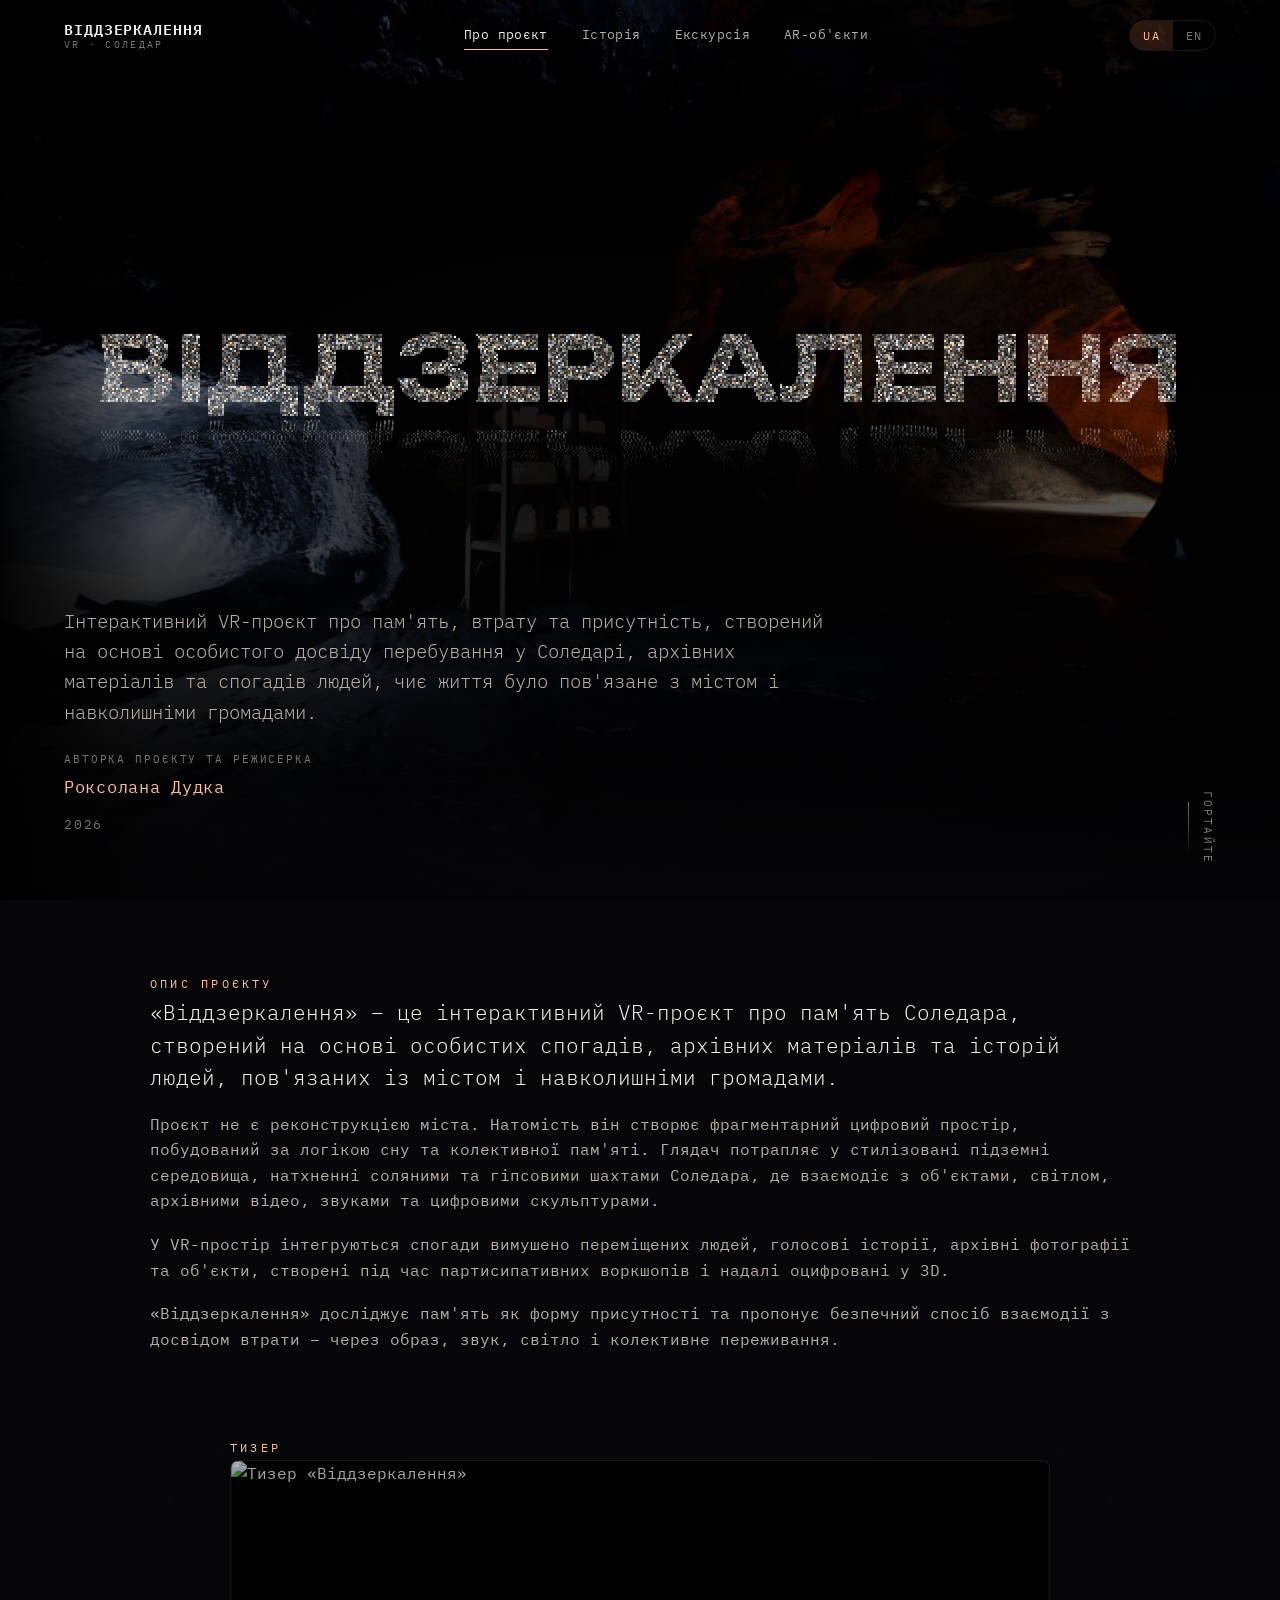
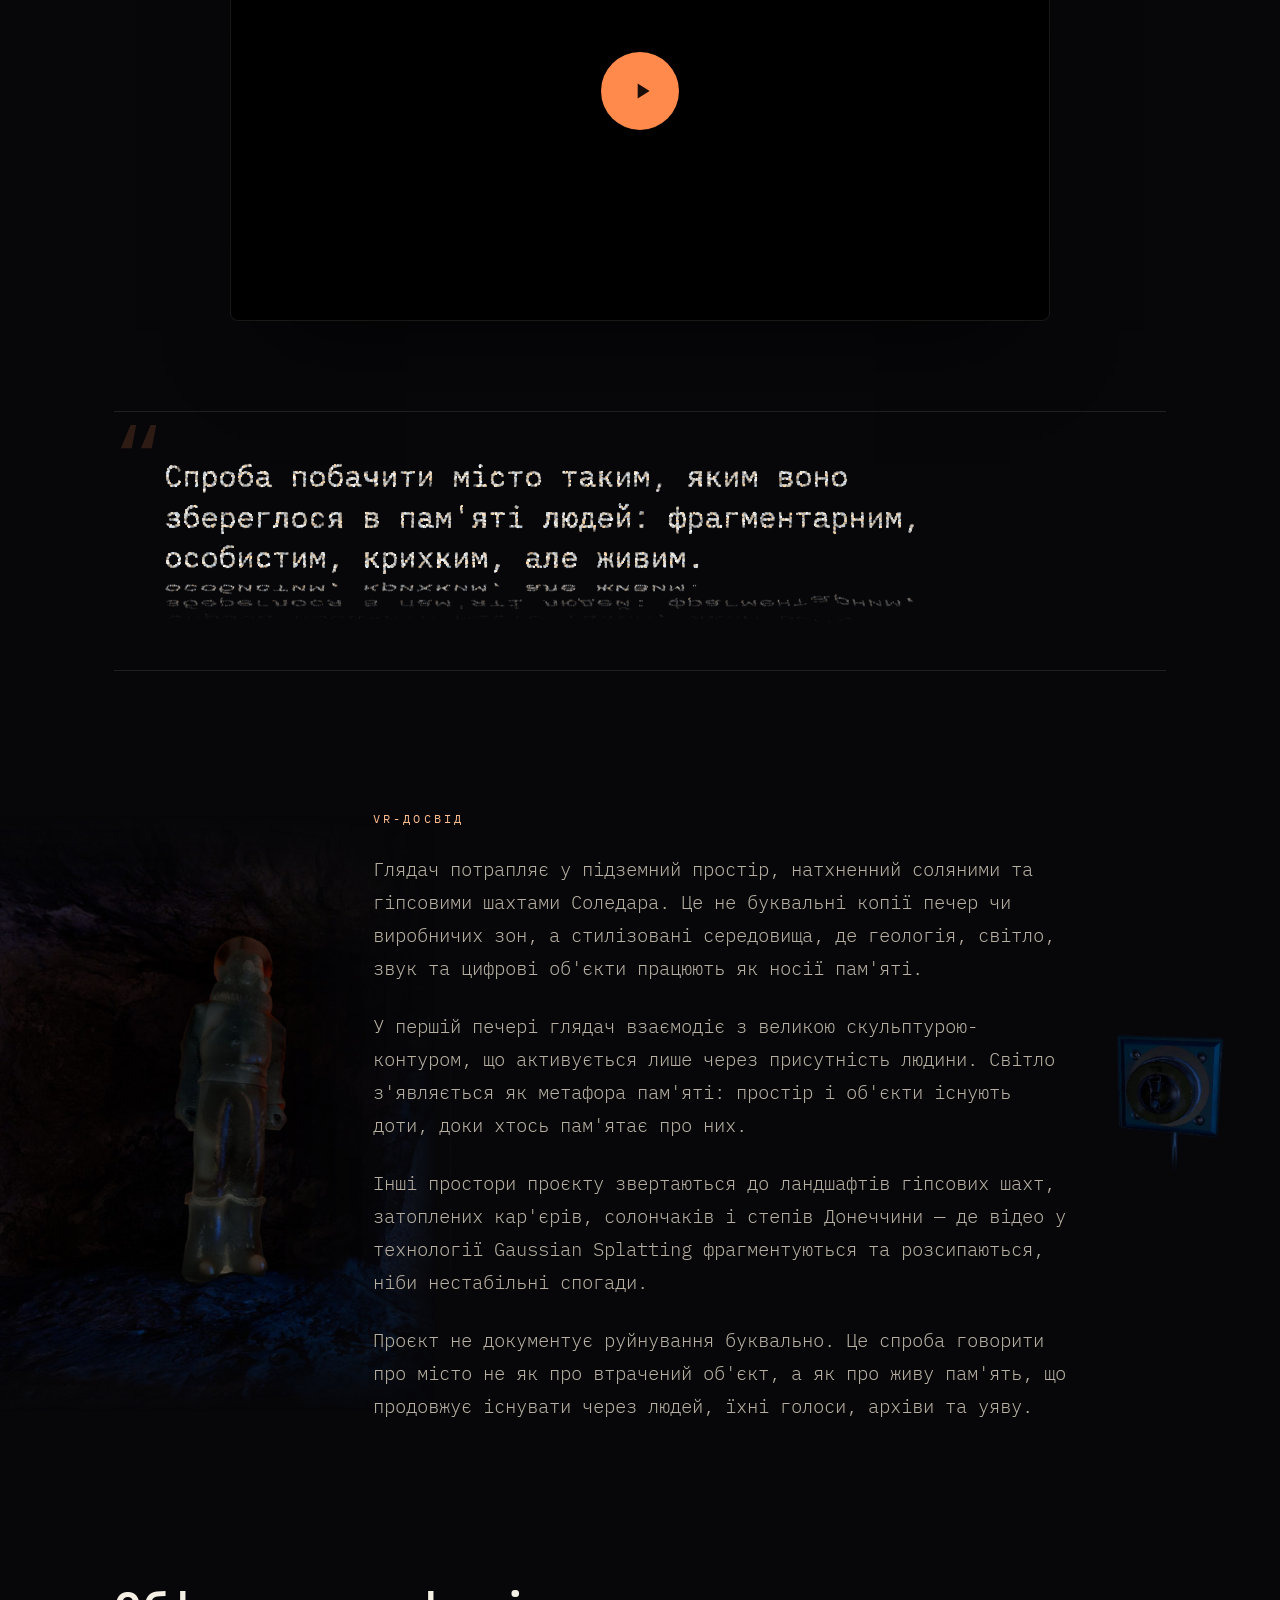
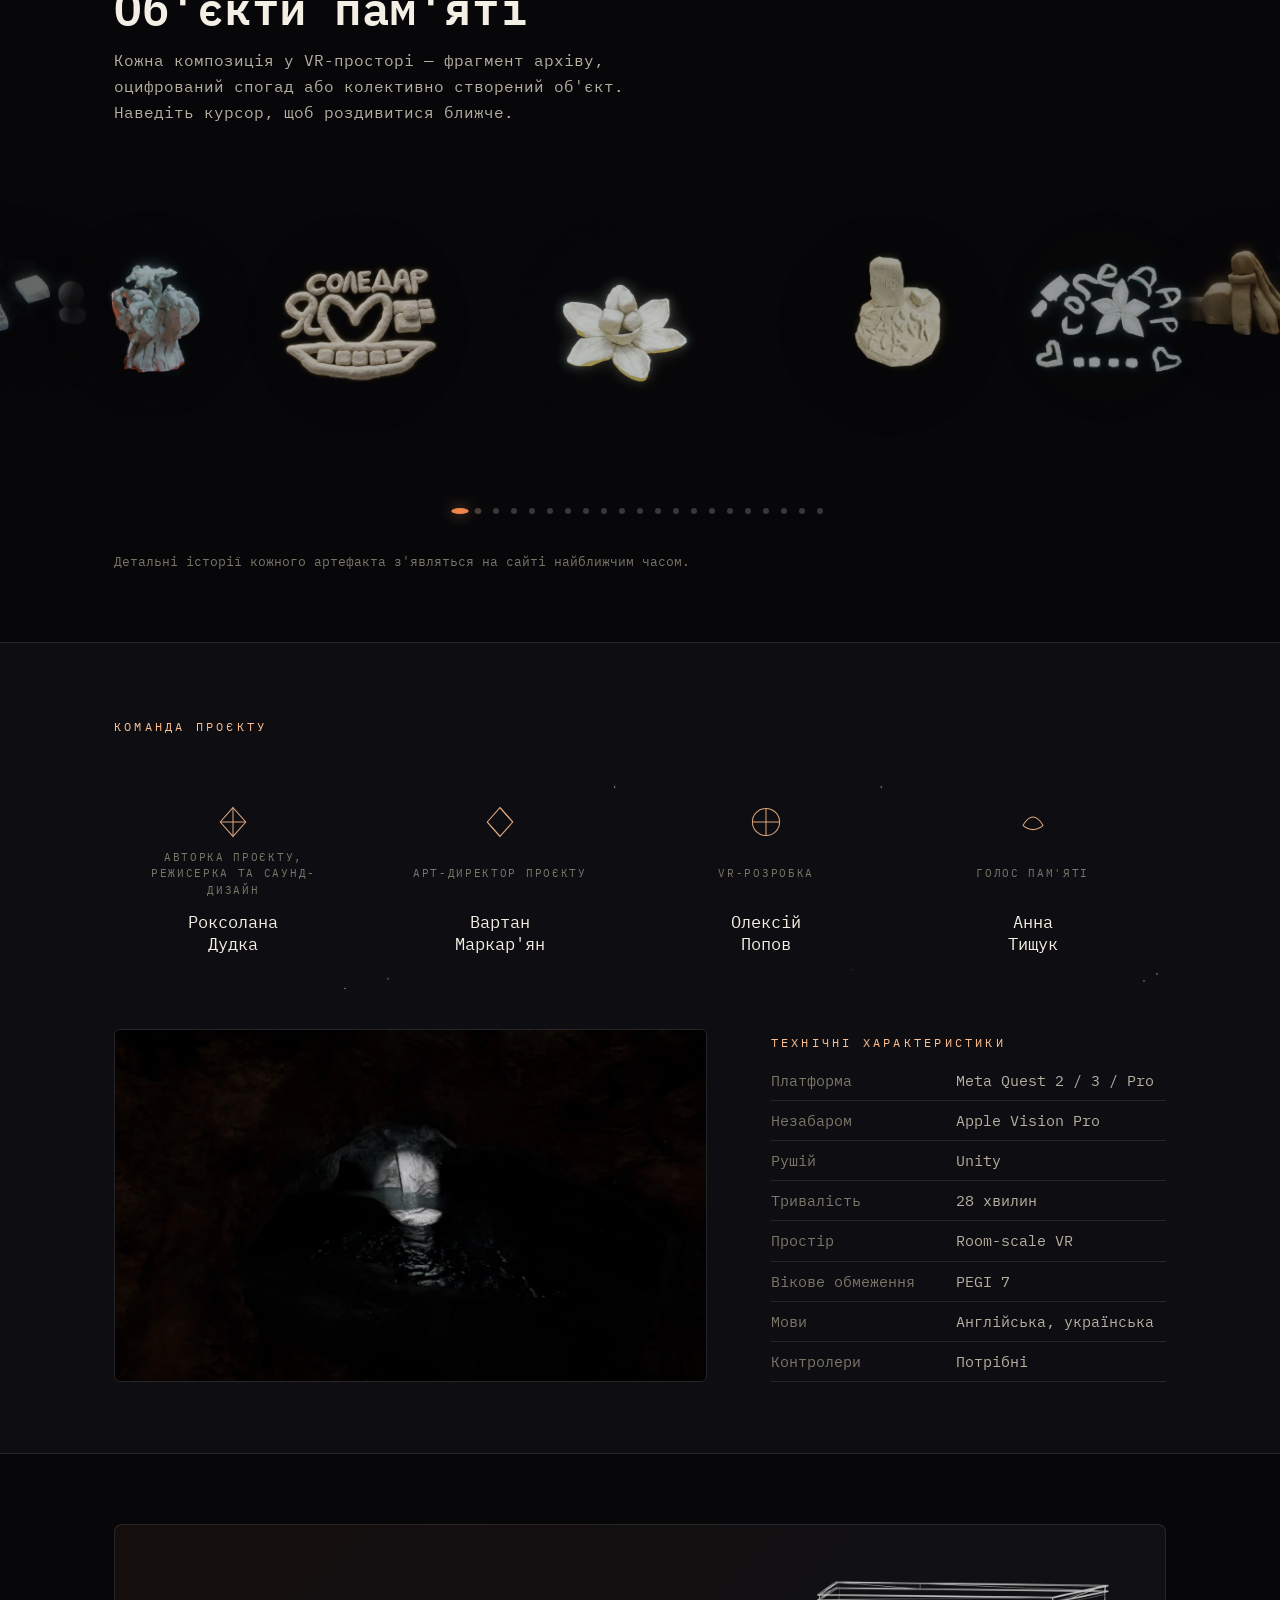
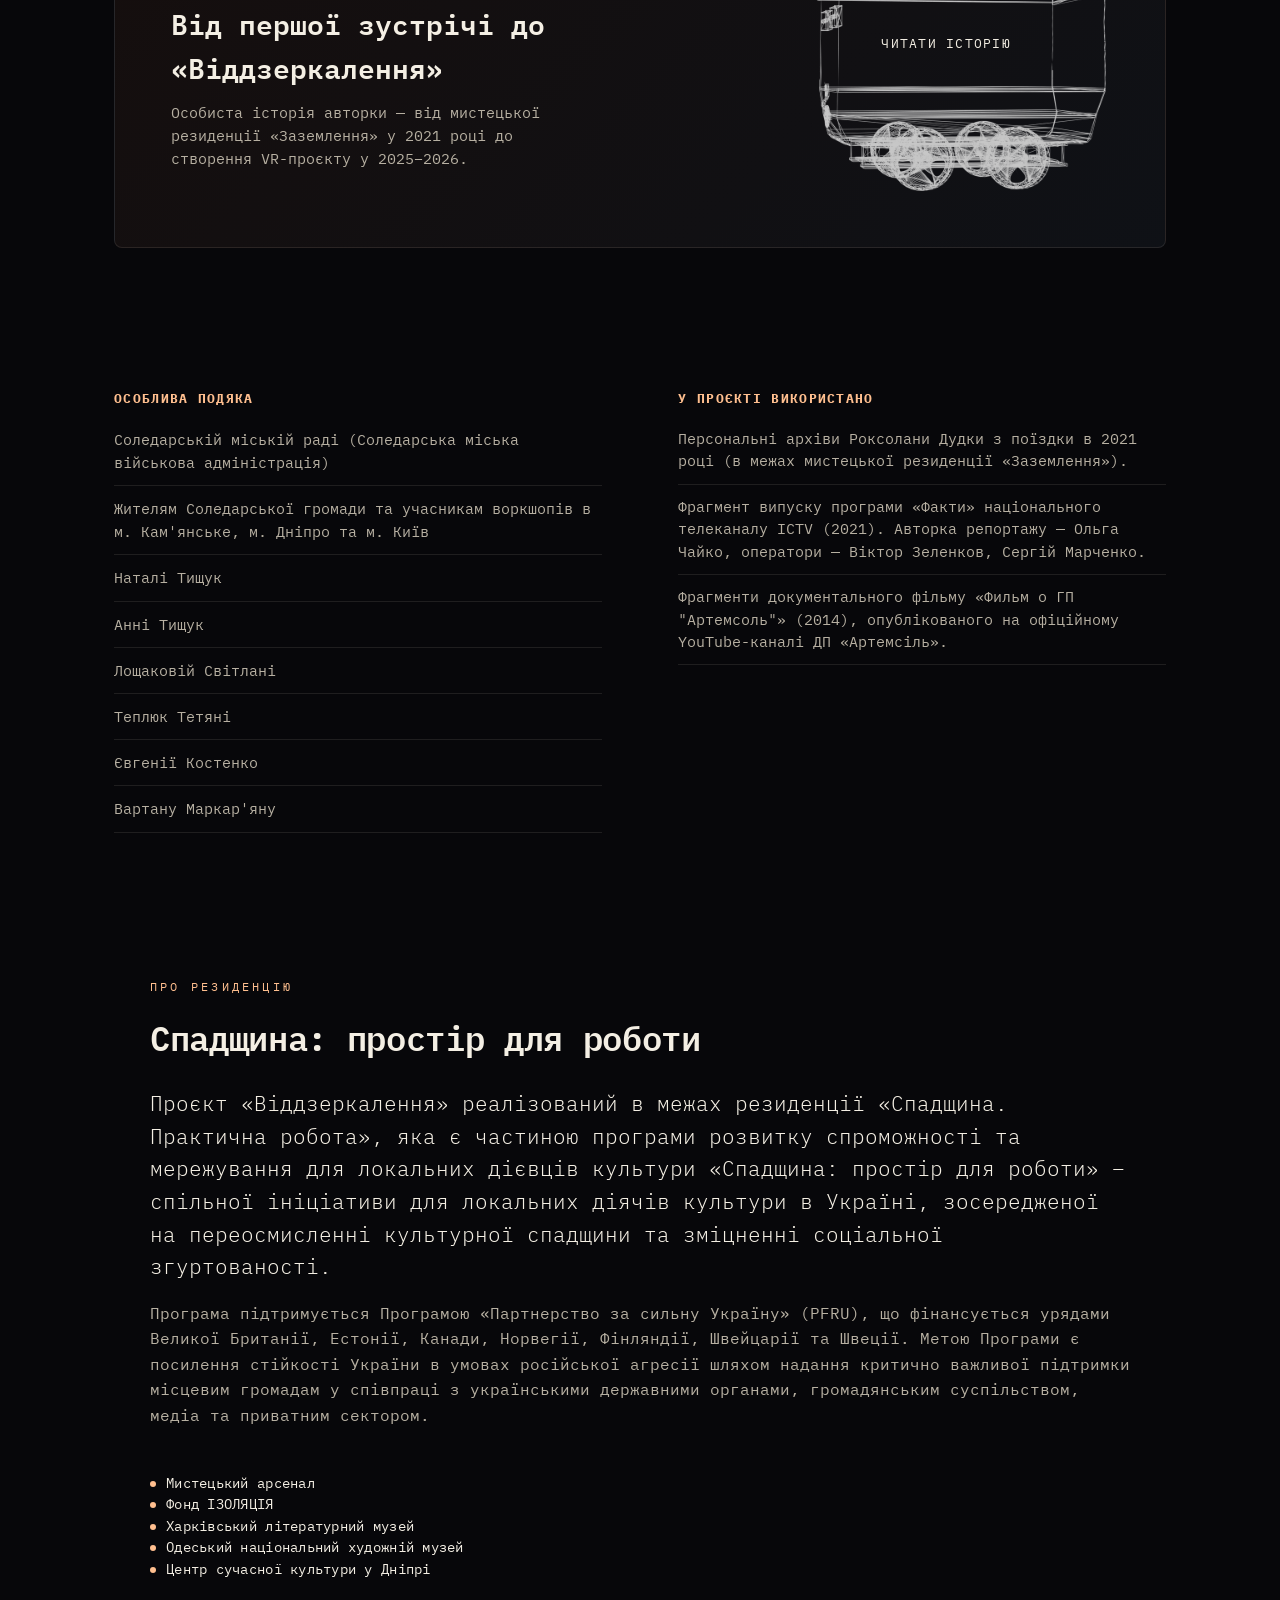
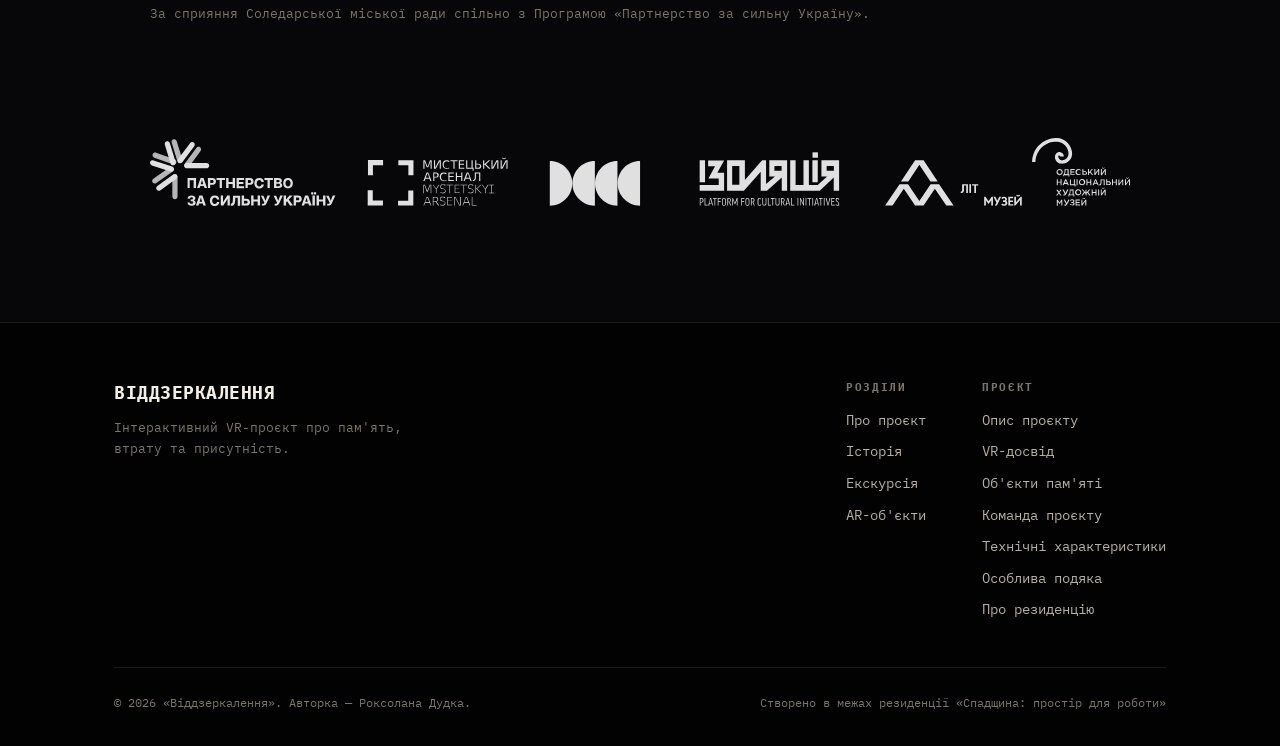
==== site/index.html @ 15967d65 "Story: two 2021 photo galleries; AR cards lose the size line - 30 photos from History_gallery, split" ====
<!DOCTYPE html>
<html lang="uk" data-active-lang="ua">
<head>
<meta charset="UTF-8" />
<meta name="viewport" content="width=device-width, initial-scale=1.0" />
<title>ВІДДЗЕРКАЛЕННЯ / REFRACTION — VR-проєкт про пам'ять Соледара</title>
<meta name="description" content="«Віддзеркалення» — інтерактивний VR-проєкт про пам'ять, втрату та присутність, створений на основі особистого досвіду перебування у Соледарі, архівних матеріалів та спогадів людей, чиє життя було пов'язане з містом." />
<link rel="icon" href="img/favicon.svg" type="image/svg+xml" />
<meta property="og:type" content="website" />
<meta property="og:site_name" content="ВІДДЗЕРКАЛЕННЯ / REFRACTION" />
<meta property="og:title" content="ВІДДЗЕРКАЛЕННЯ / REFRACTION — VR-проєкт про пам'ять Соледара" />
<meta property="og:description" content="Інтерактивний VR-проєкт про пам'ять, втрату та присутність. Створено на основі особистого досвіду перебування у Соледарі." />
<meta property="og:image" content="img/poster-ua.jpg" />
<meta name="twitter:card" content="summary_large_image" />
<link rel="stylesheet" href="css/style.css?v=68" />
</head>
<body>

<canvas id="bg-particles" aria-hidden="true"></canvas>

<!-- ================= HEADER ================= -->
<header class="site-header">
  <a href="index.html" class="brand">
    <strong data-lang="ua">ВІДДЗЕРКАЛЕННЯ</strong>
    <strong data-lang="en">REFRACTION</strong>
    <span class="sub" data-lang="ua">VR · Соледар</span>
    <span class="sub" data-lang="en">VR · Soledar</span>
  </a>

  <nav class="site-nav">
    <a href="index.html" aria-current="page"><span data-lang="ua">Про проєкт</span><span data-lang="en">About</span></a>
    <a href="istoriya.html"><span data-lang="ua">Історія</span><span data-lang="en">Story</span></a>
    <a href="ekskursiya.html"><span data-lang="ua">Екскурсія</span><span data-lang="en">Tour</span></a>
    <a href="ar-obyekty.html"><span data-lang="ua">AR-об'єкти</span><span data-lang="en">AR objects</span></a>
  </nav>

  <div class="header-tools">
    <div class="lang-toggle">
      <button type="button" data-set-lang="ua" class="is-active">UA</button>
      <button type="button" data-set-lang="en">EN</button>
    </div>
    <button class="burger" aria-label="Menu"><span></span><span></span><span></span></button>
  </div>
</header>

<div class="mobile-nav">
  <a href="index.html" aria-current="page"><span data-lang="ua">Про проєкт</span><span data-lang="en">About</span></a>
  <a href="istoriya.html"><span data-lang="ua">Історія</span><span data-lang="en">Story</span></a>
  <a href="ekskursiya.html"><span data-lang="ua">Екскурсія</span><span data-lang="en">Tour</span></a>
  <a href="ar-obyekty.html"><span data-lang="ua">AR-об'єкти</span><span data-lang="en">AR objects</span></a>
</div>

<main>

  <!-- ================= HERO ================= -->
  <section class="hero" id="hero">
    <div class="hero-bg"></div>
    <div class="hero-lamps" aria-hidden="true">
      <div class="hero-lamps-shade"></div>
      <div class="hero-lamps-glow"></div>
      <div class="hero-lamps-lit"></div>
      <div class="hero-lamps-bloom"></div>
    </div>
    <div class="hero-center">
      <div class="hero-title-wrap" id="hero-title-wrap">
        <h1 data-lang="ua">Віддзеркалення</h1>
        <h1 data-lang="en">Refraction</h1>
        <canvas class="hero-title-particles" id="hero-title-particles" aria-hidden="true"></canvas>
      </div>
    </div>
    <div class="hero-content">
      <p class="hero-tagline" data-lang="ua">Інтерактивний VR-проєкт про пам'ять, втрату та присутність, створений на основі особистого досвіду перебування у Соледарі, архівних матеріалів та спогадів людей, чиє життя було пов'язане з містом і навколишніми громадами.</p>
      <p class="hero-tagline" data-lang="en">An interactive VR project about memory, loss and presence, created from personal experience in Soledar, archival materials, and the memories of people whose lives were tied to the city and its surrounding communities.</p>
      <div class="hero-credit">
        <span class="role" data-lang="ua">Авторка проєкту та режисерка</span>
        <span class="role" data-lang="en">Creator &amp; Director</span>
        <span class="name" data-lang="ua">Роксолана Дудка</span>
        <span class="name" data-lang="en">Roksolana Dudka</span>
      </div>
      <div class="hero-year">2026</div>
    </div>
    <div class="scroll-cue">
      <span data-lang="ua">Гортайте</span><span data-lang="en">Scroll</span>
      <span class="line"></span>
    </div>
  </section>

  <!-- ================= ABOUT ================= -->
  <section class="about pad" id="about">
    <div class="container about-grid">
      <div class="about-text reveal">
        <span class="eyebrow" data-lang="ua">Опис проєкту</span>
        <span class="eyebrow" data-lang="en">About the project</span>

        <div data-lang="ua">
          <p>«Віддзеркалення» – це інтерактивний VR-проєкт про пам'ять Соледара, створений на основі особистих спогадів, архівних матеріалів та історій людей, пов'язаних із містом і навколишніми громадами.</p>
          <p>Проєкт не є реконструкцією міста. Натомість він створює фрагментарний цифровий простір, побудований за логікою сну та колективної пам'яті. Глядач потрапляє у стилізовані підземні середовища, натхненні соляними та гіпсовими шахтами Соледара, де взаємодіє з об'єктами, світлом, архівними відео, звуками та цифровими скульптурами.</p>
          <p>У VR-простір інтегруються спогади вимушено переміщених людей, голосові історії, архівні фотографії та об'єкти, створені під час партисипативних воркшопів і надалі оцифровані у 3D.</p>
          <p>«Віддзеркалення» досліджує пам'ять як форму присутності та пропонує безпечний спосіб взаємодії з досвідом втрати – через образ, звук, світло і колективне переживання.</p>
        </div>
        <div data-lang="en">
          <p>"Refraction" is an interactive VR project about the memory of Soledar, created from personal recollections, archival materials, and the stories of people connected to the city and the surrounding communities.</p>
          <p>The project is not a reconstruction of the city. Instead, it builds a fragmentary digital space structured by the logic of dreams and collective memory. Visitors enter stylised underground environments inspired by Soledar's salt and gypsum mines, where they interact with objects, light, archival footage, sound and digital sculptures.</p>
          <p>Memories of forcibly displaced people, voice stories, archival photographs, and objects created during participatory workshops and later digitised in 3D are woven into the VR space.</p>
          <p>"Refraction" explores memory as a form of presence and offers a safe way of engaging with the experience of loss — through image, sound, light, and collective feeling.</p>
        </div>
      </div>

      <div class="about-video reveal">
        <span class="eyebrow" data-lang="ua">Тизер</span>
        <span class="eyebrow" data-lang="en">Teaser</span>
        <!-- wireframe box around the teaser; its vanishing point sits below the video -->
        <div class="video-frame wf-grid wf-card" data-vp="0.5,1.5">
          <div class="video-embed" data-yt-id="gUtgxPe5Ew0">
            <img class="video-embed-thumb" src="https://img.youtube.com/vi/gUtgxPe5Ew0/maxresdefault.jpg" alt="Тизер «Віддзеркалення»" loading="lazy" />
            <button class="video-embed-play" type="button" aria-label="Play teaser video">
              <svg viewBox="0 0 24 24"><path d="M8 5v14l11-7z"/></svg>
            </button>
          </div>
        </div>
      </div>
    </div>

    <div class="container">
      <div class="quote-block reveal">
        <p data-lang="ua">Спроба побачити місто таким, яким воно збереглося в пам'яті людей: фрагментарним, особистим, крихким, але живим.</p>
        <p data-lang="en">"Refraction" explores the city through distortion rather than direct reflection — a refracted memory, shaped by loss, transformation, and the passage through physical, digital, and virtual states.</p>
      </div>
    </div>
  </section>

  <!-- ================= EXPERIENCE (interactive: switch lights the sculpture) ================= -->
  <section class="experience" id="experience">
    <div class="exp-stage">

        <div class="exp-gnome" aria-hidden="true">
          <img class="exp-gnome-off" src="img/exp/gnome-off.jpg" alt="" loading="lazy" />
          <img class="exp-gnome-on" src="img/exp/gnome-on.jpg" alt="" loading="lazy" />
        </div>

        <div class="exp-body">
          <button class="exp-switch" type="button" aria-pressed="false">
            <span class="visually-hidden" data-lang="ua">Вимикач світла</span>
            <span class="visually-hidden" data-lang="en">Light switch</span>
            <img class="exp-switch-off" src="img/exp/switch-off.webp" alt="" loading="lazy" />
            <img class="exp-switch-on" src="img/exp/switch-on.webp" alt="" loading="lazy" />
          </button>

        <div class="exp-text">
          <span class="eyebrow" data-lang="ua">VR-досвід</span>
          <span class="eyebrow" data-lang="en">The VR experience</span>
          <div data-lang="ua">
            <p>Глядач потрапляє у підземний простір, натхненний соляними та гіпсовими шахтами Соледара. Це не буквальні копії печер чи виробничих зон, а стилізовані середовища, де геологія, світло, звук та цифрові об'єкти працюють як носії пам'яті.</p>
            <p>У першій печері глядач взаємодіє з великою скульптурою-контуром, що активується лише через присутність людини. Світло з'являється як метафора пам'яті: простір і об'єкти існують доти, доки хтось пам'ятає про них.</p>
            <p>Інші простори проєкту звертаються до ландшафтів гіпсових шахт, затоплених кар'єрів, солончаків і степів Донеччини — де відео у технології Gaussian Splatting фрагментуються та розсипаються, ніби нестабільні спогади.</p>
            <p>Проєкт не документує руйнування буквально. Це спроба говорити про місто не як про втрачений об'єкт, а як про живу пам'ять, що продовжує існувати через людей, їхні голоси, архіви та уяву.</p>
          </div>
          <div data-lang="en">
            <p>The visitor enters an underground space inspired by Soledar's salt and gypsum mines. These are not literal copies of caves or industrial zones, but stylised environments where geology, light, sound and digital objects function as carriers of memory.</p>
            <p>In the first cave, the visitor interacts with a large contour sculpture that activates only through human presence. Light appears as a metaphor for memory: the space and its objects exist for as long as someone remembers them.</p>
            <p>Other spaces of the project turn to the landscapes of gypsum mines, flooded quarries, salt marshes and steppes of the Donetsk region — where video captured with Gaussian Splatting technology fragments and scatters, like unstable memories.</p>
            <p>The project does not document destruction literally. It is an attempt to speak about the city not as a lost object, but as a living memory that continues to exist through people, their voices, archives and imagination.</p>
          </div>
        </div>
        </div>

    </div>
  </section>

  <!-- ================= GALLERY / ARTIFACTS ================= -->
  <section class="gallery pad" id="artifacts">
    <div class="container">
      <div class="section-head reveal">
        <h2 data-lang="ua">Об'єкти пам'яті</h2>
        <h2 data-lang="en">Objects of memory</h2>
        <p data-lang="ua">Кожна композиція у VR-просторі — фрагмент архіву, оцифрований спогад або колективно створений об'єкт. Наведіть курсор, щоб роздивитися ближче.</p>
        <p data-lang="en">Each composition in the VR space is a fragment of the archive, a digitised memory, or an object created collectively. Hover to take a closer look.</p>
      </div>

    </div>

    <div class="orbit reveal" aria-label="Об'єкти пам'яті">
      <div class="orbit-item"><img src="img/models/01.webp" alt="Об'єкт пам'яті 1" loading="lazy" decoding="async" draggable="false" /></div>
      <div class="orbit-item"><img src="img/models/02.webp" alt="Об'єкт пам'яті 2" loading="lazy" decoding="async" draggable="false" /></div>
      <div class="orbit-item"><img src="img/models/03.webp" alt="Об'єкт пам'яті 3" loading="lazy" decoding="async" draggable="false" /></div>
      <div class="orbit-item"><img src="img/models/04.webp" alt="Об'єкт пам'яті 4" loading="lazy" decoding="async" draggable="false" /></div>
      <div class="orbit-item"><img src="img/models/05.webp" alt="Об'єкт пам'яті 5" loading="lazy" decoding="async" draggable="false" /></div>
      <div class="orbit-item"><img src="img/models/06.webp" alt="Об'єкт пам'яті 6" loading="lazy" decoding="async" draggable="false" /></div>
      <div class="orbit-item"><img src="img/models/07.webp" alt="Об'єкт пам'яті 7" loading="lazy" decoding="async" draggable="false" /></div>
      <div class="orbit-item"><img src="img/models/08.webp" alt="Об'єкт пам'яті 8" loading="lazy" decoding="async" draggable="false" /></div>
      <div class="orbit-item"><img src="img/models/09.webp" alt="Об'єкт пам'яті 9" loading="lazy" decoding="async" draggable="false" /></div>
      <div class="orbit-item"><img src="img/models/10.webp" alt="Об'єкт пам'яті 10" loading="lazy" decoding="async" draggable="false" /></div>
      <div class="orbit-item"><img src="img/models/11.webp" alt="Об'єкт пам'яті 11" loading="lazy" decoding="async" draggable="false" /></div>
      <div class="orbit-item"><img src="img/models/12.webp" alt="Об'єкт пам'яті 12" loading="lazy" decoding="async" draggable="false" /></div>
      <div class="orbit-item"><img src="img/models/13.webp?v=2" alt="Об'єкт пам'яті 13" loading="lazy" decoding="async" draggable="false" /></div>
      <div class="orbit-item"><img src="img/models/14.webp?v=3" alt="Об'єкт пам'яті 14" loading="lazy" decoding="async" draggable="false" /></div>
      <div class="orbit-item"><img src="img/models/15.webp" alt="Об'єкт пам'яті 15" loading="lazy" decoding="async" draggable="false" /></div>
      <div class="orbit-item"><img src="img/models/16.webp" alt="Об'єкт пам'яті 16" loading="lazy" decoding="async" draggable="false" /></div>
      <div class="orbit-item"><img src="img/models/17.webp" alt="Об'єкт пам'яті 17" loading="lazy" decoding="async" draggable="false" /></div>
      <div class="orbit-item"><img src="img/models/18.webp" alt="Об'єкт пам'яті 18" loading="lazy" decoding="async" draggable="false" /></div>
      <div class="orbit-item"><img src="img/models/19.webp" alt="Об'єкт пам'яті 19" loading="lazy" decoding="async" draggable="false" /></div>
      <div class="orbit-item"><img src="img/models/20.webp" alt="Об'єкт пам'яті 20" loading="lazy" decoding="async" draggable="false" /></div>
      <div class="orbit-item"><img src="img/models/21.webp?v=2" alt="Об'єкт пам'яті 21" loading="lazy" decoding="async" draggable="false" /></div>
    </div>
    <div class="orbit-dots" role="group" aria-label="Об'єкти пам'яті: 21"></div>

    <div class="container">
      <p class="gallery-note reveal">
        <span data-lang="ua">Детальні історії кожного артефакта з'являться на сайті найближчим часом.</span>
        <span data-lang="en">Detailed stories for each artifact will be added to the site soon.</span>
      </p>
    </div>
  </section>

  <!-- ================= TEAM ================= -->
  <section class="team team-group pad" id="team">
    <div class="container">
      <div class="section-head reveal">
        <span class="eyebrow" data-lang="ua">Команда проєкту</span>
        <span class="eyebrow" data-lang="en">Project team</span>
      </div>

      <div class="team-grid wf-grid reveal">
        <div class="team-card wf-card">
          <svg class="team-glyph" viewBox="0 0 40 40" fill="none" stroke="#ffbf8f" stroke-width="1.2"><path d="M20 3 L35 20 L20 37 L5 20 Z"/><path d="M20 3 L20 37 M5 20 L35 20"/></svg>
          <span class="role" data-lang="ua">Авторка проєкту, режисерка та саунд-дизайн</span>
          <span class="role" data-lang="en">Creator, Director &amp; Sound Design</span>
          <span class="name" data-lang="ua">Роксолана<br/>Дудка</span>
          <span class="name" data-lang="en">Roksolana<br/>Dudka</span>
        </div>
        <div class="team-card wf-card">
          <svg class="team-glyph" viewBox="0 0 40 40" fill="none" stroke="#ffbf8f" stroke-width="1.2"><path d="M20 3 L35 20 L20 37 L5 20 Z"/><path d="M20 3 L35 20 M20 37 L5 20"/></svg>
          <span class="role" data-lang="ua">Арт-директор проєкту</span>
          <span class="role" data-lang="en">Art Director</span>
          <span class="name" data-lang="ua">Вартан<br/>Маркар'ян</span>
          <span class="name" data-lang="en">Vartan<br/>Markarian</span>
        </div>
        <div class="team-card wf-card">
          <svg class="team-glyph" viewBox="0 0 40 40" fill="none" stroke="#ffbf8f" stroke-width="1.2"><circle cx="20" cy="20" r="16"/><path d="M20 4 v32 M4 20 h32"/></svg>
          <span class="role" data-lang="ua">VR-розробка</span>
          <span class="role" data-lang="en">VR Development</span>
          <span class="name" data-lang="ua">Олексій<br/>Попов</span>
          <span class="name" data-lang="en">Oleksii<br/>Popov</span>
        </div>
        <div class="team-card wf-card">
          <svg class="team-glyph" viewBox="0 0 40 40" fill="none" stroke="#ffbf8f" stroke-width="1.2"><path d="M8 24 Q20 4 32 24" /><path d="M8 24 Q20 34 32 24"/></svg>
          <span class="role" data-lang="ua">Голос пам'яті</span>
          <span class="role" data-lang="en">Voice of Memory</span>
          <span class="name" data-lang="ua">Анна<br/>Тищук</span>
          <span class="name" data-lang="en">Anna<br/>Tyshchuk</span>
        </div>
      </div>

      <div class="specs-layout" id="specs">
        <figure class="specs-photo reveal">
          <img src="img/specs-cave.webp" alt="Підземний простір «Віддзеркалення»: печера з водою та світлом у проході" loading="lazy" decoding="async" width="1280" height="720" />
        </figure>
        <div class="specs-col reveal">
          <span class="eyebrow" data-lang="ua">Технічні характеристики</span>
          <span class="eyebrow" data-lang="en">Technical specifications</span>
          <div class="specs-grid">
            <div class="spec">
              <span class="spec-label" data-lang="ua">Платформа</span><span class="spec-label" data-lang="en">Platform</span>
              <span class="spec-value">Meta Quest 2 / 3 / Pro</span>
            </div>
            <div class="spec">
              <span class="spec-label" data-lang="ua">Незабаром</span><span class="spec-label" data-lang="en">Coming soon</span>
              <span class="spec-value">Apple Vision Pro</span>
            </div>
            <div class="spec">
              <span class="spec-label" data-lang="ua">Рушій</span><span class="spec-label" data-lang="en">Engine</span>
              <span class="spec-value">Unity</span>
            </div>
            <div class="spec">
              <span class="spec-label" data-lang="ua">Тривалість</span><span class="spec-label" data-lang="en">Duration</span>
              <span class="spec-value" data-lang="ua">28 хвилин</span><span class="spec-value" data-lang="en">28 minutes</span>
            </div>
            <div class="spec">
              <span class="spec-label" data-lang="ua">Простір</span><span class="spec-label" data-lang="en">Space required</span>
              <span class="spec-value">Room-scale VR</span>
            </div>
            <div class="spec">
              <span class="spec-label" data-lang="ua">Вікове обмеження</span><span class="spec-label" data-lang="en">Age rating</span>
              <span class="spec-value">PEGI 7</span>
            </div>
            <div class="spec">
              <span class="spec-label" data-lang="ua">Мови</span><span class="spec-label" data-lang="en">Languages</span>
              <span class="spec-value" data-lang="ua">Англійська, українська</span><span class="spec-value" data-lang="en">English, Ukrainian</span>
            </div>
            <div class="spec">
              <span class="spec-label" data-lang="ua">Контролери</span><span class="spec-label" data-lang="en">Controllers</span>
              <span class="spec-value" data-lang="ua">Потрібні</span><span class="spec-value" data-lang="en">Required</span>
            </div>
          </div>
        </div>
      </div>
    </div>
  </section>

  <!-- ================= STORY ================= -->
  <section class="story pad">
    <div class="container">
      <div class="history-cta reveal">
        <div>
          <h3 data-lang="ua">Від першої зустрічі до «Віддзеркалення»</h3>
          <h3 data-lang="en">From a first encounter to "Refraction"</h3>
          <p data-lang="ua">Особиста історія авторки — від мистецької резиденції «Заземлення» у 2021 році до створення VR-проєкту у 2025–2026.</p>
          <p data-lang="en">The author's personal story — from the "Grounding" art residency in 2021 to the creation of this VR project in 2025–2026.</p>
        </div>
        <a class="btn-vagon" href="istoriya.html">
          <span class="btn-vagon-label">
            <span data-lang="ua">Читати історію</span>
            <span data-lang="en">Read the story</span>
          </span>
        </a>
      </div>
    </div>
  </section>


  <!-- ================= THANKS / MATERIALS ================= -->
  <section class="pad" id="thanks">
    <div class="container thanks-grid">
      <div class="thanks-col reveal">
        <h3 data-lang="ua">Особлива подяка</h3>
        <h3 data-lang="en">Special thanks</h3>
        <ul data-lang="ua">
          <li>Соледарській міській раді (Соледарська міська військова адміністрація)</li>
          <li>Жителям Соледарської громади та учасникам воркшопів в м. Кам'янське, м. Дніпро та м. Київ</li>
          <li>Наталі Тищук</li>
          <li>Анні Тищук</li>
          <li>Лощаковій Світлані</li>
          <li>Теплюк Тетяні</li>
          <li>Євгенії Костенко</li>
          <li>Вартану Маркар'яну</li>
        </ul>
        <ul data-lang="en">
          <li>Soledar City Council (Soledar City Military Administration)</li>
          <li>Residents of the Soledar Community and participants of the workshops held in Kamianske, Dnipro, and Kyiv</li>
          <li>Natalia Tyshchuk</li>
          <li>Anna Tyshchuk</li>
          <li>Svitlana Loshchakova</li>
          <li>Tetiana Tepliuk</li>
          <li>Yevheniia Hontar</li>
          <li>Vartan Markarian</li>
        </ul>
      </div>

      <div class="thanks-col reveal">
        <h3 data-lang="ua">У проєкті використано</h3>
        <h3 data-lang="en">Archival materials</h3>
        <ul class="materials-list" data-lang="ua">
          <li>Персональні архіви Роксолани Дудки з поїздки в 2021 році (в межах мистецької резиденції «Заземлення»).</li>
          <li>Фрагмент випуску програми «Факти» національного телеканалу ICTV (2021). Авторка репортажу — Ольга Чайко, оператори — Віктор Зеленков, Сергій Марченко.</li>
          <li>Фрагменти документального фільму «Фильм о ГП "Артемсоль"» (2014), опублікованого на офіційному YouTube-каналі ДП «Артемсіль».</li>
        </ul>
        <ul class="materials-list" data-lang="en">
          <li>Personal archival materials documented by Roksolana Dudka during a research trip to Soledar in 2021, as part of the "Grounding" art residency.</li>
          <li>Excerpts from the ICTV national television news programme "Facts" (2021). Report by Olga Chaiko; camera by Viktor Zelenkov and Serhii Marchenko.</li>
          <li>Excerpts from the documentary "Film about the State Enterprise Artemsil" (2014), published on the official YouTube channel of the State Enterprise Artemsil.</li>
        </ul>
      </div>
    </div>
  </section>

  <!-- ================= CREDITS / PROGRAM ================= -->
  <section class="credits pad" id="credits">
    <div class="container">
      <div class="about-text credits-copy reveal">
        <span class="eyebrow" data-lang="ua">Про резиденцію</span>
        <span class="eyebrow" data-lang="en">About the residency</span>
        <h2 class="credits-title" data-lang="ua">Спадщина: простір для роботи</h2>
        <h2 class="credits-title" data-lang="en">Heritage: Space for Work</h2>

        <div data-lang="ua">
          <p>Проєкт «Віддзеркалення» реалізований в межах резиденції «Спадщина. Практична робота», яка є частиною програми розвитку спроможності та мережування для локальних дієвців культури «Спадщина: простір для роботи» – спільної ініціативи для локальних діячів культури в Україні, зосередженої на переосмисленні культурної спадщини та зміцненні соціальної згуртованості.</p>
          <p>Програма підтримується Програмою «Партнерство за сильну Україну» (PFRU), що фінансується урядами Великої Британії, Естонії, Канади, Норвегії, Фінляндії, Швейцарії та Швеції. Метою Програми є посилення стійкості України в умовах російської агресії шляхом надання критично важливої підтримки місцевим громадам у співпраці з українськими державними органами, громадянським суспільством, медіа та приватним сектором.</p>
        </div>
        <div data-lang="en">
          <p>The VR experience "Refraction" was created as part of the "Heritage. Practical Work" Residency, within the capacity-building and networking programme "Heritage: Space for Work" — a collaborative initiative supporting local cultural practitioners in Ukraine through the reinterpretation of cultural heritage and the strengthening of social cohesion.</p>
          <p>The programme is supported by the Partnership Fund for a Resilient Ukraine (PFRU), funded by the governments of the United Kingdom, Estonia, Canada, Norway, Finland, Switzerland, and Sweden. PFRU strengthens Ukraine's resilience in the context of russia's ongoing aggression by providing critical support to local communities in partnership with Ukrainian public institutions, civil society, media organisations, and the private sector.</p>
        </div>

        <ul class="implemented" data-lang="ua">
          <li>Мистецький арсенал</li>
          <li>Фонд ІЗОЛЯЦІЯ</li>
          <li>Харківський літературний музей</li>
          <li>Одеський національний художній музей</li>
          <li>Центр сучасної культури у Дніпрі</li>
        </ul>
        <ul class="implemented" data-lang="en">
          <li>Mystetskyi Arsenal</li>
          <li>IZOLYATSIA Foundation</li>
          <li>Kharkiv Literary Museum</li>
          <li>Odesa National Fine Arts Museum</li>
          <li>Center for Contemporary Culture in Dnipro</li>
        </ul>

        <p class="support-line" data-lang="ua">За сприяння Соледарської міської ради спільно з Програмою «Партнерство за сильну Україну».</p>
        <p class="support-line" data-lang="en">With the support of the Soledar City Council, in partnership with the Partnership Fund for a Resilient Ukraine (PFRU).</p>

        <div class="logo-strip">
          <img src="img/logo-block.svg" alt="Партнери проєкту" />
        </div>
      </div>
    </div>
  </section>

</main>

<!-- ================= FOOTER ================= -->
<footer class="site-footer">
  <div class="container">
    <div class="footer-top">
      <div class="footer-brand">
        <strong data-lang="ua">ВІДДЗЕРКАЛЕННЯ</strong>
        <strong data-lang="en">REFRACTION</strong>
        <p data-lang="ua">Інтерактивний VR-проєкт про пам'ять, втрату та присутність.</p>
        <p data-lang="en">An interactive VR project about memory, loss and presence.</p>
      </div>
      <div class="footer-links">
        <div>
          <h4 data-lang="ua">Розділи</h4>
          <h4 data-lang="en">Sections</h4>
          <a href="index.html"><span data-lang="ua">Про проєкт</span><span data-lang="en">About</span></a>
          <a href="istoriya.html"><span data-lang="ua">Історія</span><span data-lang="en">Story</span></a>
          <a href="ekskursiya.html"><span data-lang="ua">Екскурсія</span><span data-lang="en">Tour</span></a>
          <a href="ar-obyekty.html"><span data-lang="ua">AR-об'єкти</span><span data-lang="en">AR objects</span></a>
        </div>
        <div>
          <h4 data-lang="ua">Проєкт</h4>
          <h4 data-lang="en">Project</h4>
          <a href="#about"><span data-lang="ua">Опис проєкту</span><span data-lang="en">About the project</span></a>
          <a href="#experience"><span data-lang="ua">VR-досвід</span><span data-lang="en">The VR experience</span></a>
          <a href="#artifacts"><span data-lang="ua">Об'єкти пам'яті</span><span data-lang="en">Objects of memory</span></a>
          <a href="#team"><span data-lang="ua">Команда проєкту</span><span data-lang="en">Project team</span></a>
          <a href="#specs"><span data-lang="ua">Технічні характеристики</span><span data-lang="en">Technical specifications</span></a>
          <a href="#thanks"><span data-lang="ua">Особлива подяка</span><span data-lang="en">Special thanks</span></a>
          <a href="#credits"><span data-lang="ua">Про резиденцію</span><span data-lang="en">About the residency</span></a>
        </div>
      </div>
    </div>
    <div class="footer-bottom">
      <span data-lang="ua">© 2026 «Віддзеркалення». Авторка — Роксолана Дудка.</span>
      <span data-lang="en">© 2026 "Refraction". Author — Roksolana Dudka.</span>
      <span data-lang="ua">Створено в межах резиденції «Спадщина: простір для роботи»</span>
      <span data-lang="en">Created within the "Heritage: Space for Work" residency</span>
    </div>
  </div>
</footer>

<script src="js/main.js?v=46"></script>
</body>
</html>
---- site/css/style.css ----
/* ===========================================================
   REFRACTION / ВІДДЗЕРКАЛЕННЯ — site stylesheet
   =========================================================== */

@import url('https://fonts.googleapis.com/css2?family=Unbounded:wght@700&family=IBM+Plex+Mono:ital,wght@0,300;0,400;0,500;0,600;0,700;1,400&display=swap');

:root{
  --bg:            #07070a;
  --bg-deep:       #020203;
  --panel:         #0e0e12;
  --panel-line:    rgba(243,237,226,0.10);
  --ink:           #f4efe4;
  --ink-dim:       #b7b0a2;
  --ink-faint:     #7c7669;

  --amber:         #ff8a4c;
  --amber-soft:    #ffbf8f;
  --amber-dim:     rgba(255,138,76,0.16);

  --ice:           #a9d8ff;
  --ice-soft:      #dff0ff;
  --ice-dim:       rgba(169,216,255,0.14);

  --gold:          #e2c58a;

  --font-display:  'IBM Plex Mono', ui-monospace, monospace;
  --font-body:     'IBM Plex Mono', ui-monospace, monospace;
  --font-title:    'Unbounded', sans-serif; /* only the animated particle title in the hero */

  --container:     1180px;
  --gutter:        clamp(20px, 5vw, 64px);

  --ease:          cubic-bezier(.16,.84,.44,1);
}

*, *::before, *::after{ box-sizing:border-box; }

html{
  scroll-behavior:smooth;
  background:var(--bg);
}

body{
  margin:0;
  background:var(--bg);
  color:var(--ink);
  font-family:var(--font-body);
  font-weight:400;
  line-height:1.6;
  -webkit-font-smoothing:antialiased;
  overflow-x:hidden;
}

@media (prefers-reduced-motion: reduce){
  html{ scroll-behavior:auto; }
  *{ animation-duration:0.01ms !important; animation-iteration-count:1 !important; transition-duration:0.01ms !important; }
}

img{ max-width:100%; display:block; }
a{ color:inherit; text-decoration:none; }
ul{ margin:0; padding:0; list-style:none; }
h1,h2,h3,h4,p{ margin:0; }
button{ font-family:inherit; }

::selection{ background:var(--amber); color:#1a0f08; }

/* ---------- scrollbar (webkit) ---------- */
::-webkit-scrollbar{ width:10px; }
::-webkit-scrollbar-track{ background:var(--bg-deep); }
::-webkit-scrollbar-thumb{ background:#2a271f; border-radius:6px; }

/* ---------- helpers ---------- */
.container{
  max-width:var(--container);
  margin:0 auto;
  padding:0 var(--gutter);
}
.eyebrow{
  display:inline-flex;
  align-items:center;
  gap:.6em;
  font-family:var(--font-display);
  font-size:11.5px;
  letter-spacing:.28em;
  text-transform:uppercase;
  color:var(--amber-soft);
}
.eyebrow::before{
  content:'';
  width:22px; height:1px;
  background:var(--amber-soft);
  opacity:.8;
}
.section-head{
  max-width:720px;
  margin-bottom:clamp(28px,5vw,56px);
}
.section-head h2{
  font-family:var(--font-display);
  font-weight:600;
  font-size:clamp(28px,4.2vw,46px);
  line-height:1.12;
  margin-top:.5em;
  letter-spacing:-.01em;
}
.section-head p{
  margin-top:16px;
  color:var(--ink-dim);
  font-size:16px;
  max-width:56ch;
}
section{ position:relative; }
.pad{ padding:clamp(48px,5.5vw,84px) 0; }

/* fade-up reveal */
.reveal{
  opacity:0;
  transform:translateY(28px);
  transition:opacity .9s var(--ease), transform .9s var(--ease);
}
.reveal.is-in{ opacity:1; transform:none; }
.reveal-stagger > *{ transition-delay:calc(var(--i,0) * 90ms); }

/* ---------- language toggling ---------- */
[data-lang]{ display:none; }
html[data-active-lang="ua"] [data-lang="ua"]{ display:revert; }
html[data-active-lang="en"] [data-lang="en"]{ display:revert; }
html[data-active-lang="ua"] span[data-lang="ua"],
html[data-active-lang="en"] span[data-lang="en"]{ display:inline; }
/* the other language stays hidden even when a component sets its own display (grid, flex...) */
html[data-active-lang="ua"] [data-lang="en"],
html[data-active-lang="en"] [data-lang="ua"]{ display:none !important; }

/* ambient canvases */
#bg-grain{
  position:fixed; inset:0; z-index:2;
  pointer-events:none;
  opacity:.05;
  mix-blend-mode:overlay;
}
#bg-particles{
  position:fixed; inset:0; z-index:0;
  pointer-events:none;
}

/* ===========================================================
   HEADER
   =========================================================== */
.site-header{
  position:fixed; top:0; left:0; right:0; z-index:100;
  display:flex; align-items:center; justify-content:space-between;
  padding:20px var(--gutter);
  transition:background .4s var(--ease), padding .4s var(--ease), border-color .4s var(--ease);
  border-bottom:1px solid transparent;
}
.site-header.is-scrolled{
  background:rgba(5,5,7,0.82);
  backdrop-filter:blur(10px);
  padding-top:14px; padding-bottom:14px;
  border-bottom-color:var(--panel-line);
}
.brand{
  display:flex; flex-direction:column; line-height:1;
  font-family:var(--font-display);
  letter-spacing:.02em;
}
.brand-ua, .brand-en{ display:block; }
.brand strong{
  font-size:15px; font-weight:600; letter-spacing:.06em;
}
.brand span.sub{
  font-size:9.5px; letter-spacing:.24em; color:var(--ink-faint);
  text-transform:uppercase; margin-top:3px;
}

.site-nav{
  display:flex; align-items:center; gap:34px;
}
.site-nav a{
  font-size:13px; letter-spacing:.03em; color:var(--ink-dim);
  position:relative; padding:4px 0;
  transition:color .3s;
}
.site-nav a:hover{ color:var(--ink); }
.site-nav a::after{
  content:''; position:absolute; left:0; right:100%; bottom:0; height:1px;
  background:var(--amber-soft);
  transition:right .35s var(--ease);
}
.site-nav a:hover::after{ right:0; }
.site-nav a[aria-current="page"]{ color:var(--ink); }
.site-nav a[aria-current="page"]::after{ right:0; }
.mobile-nav a[aria-current="page"]{ color:var(--amber-soft); }

.header-tools{ display:flex; align-items:center; gap:18px; }

.lang-toggle{
  display:flex; border:1px solid var(--panel-line); border-radius:20px; overflow:hidden;
}
.lang-toggle button{
  background:none; border:none; color:var(--ink-faint);
  font-size:11.5px; letter-spacing:.1em; padding:7px 13px; cursor:pointer;
  transition:color .3s, background .3s;
}
.lang-toggle button.is-active{ background:var(--amber-dim); color:var(--amber-soft); }

.burger{
  display:none; flex-direction:column; gap:5px; background:none; border:none; cursor:pointer; padding:6px;
}
.burger span{ width:22px; height:1px; background:var(--ink); display:block; }

/* mobile nav overlay */
.mobile-nav{
  position:fixed; inset:0; z-index:99;
  background:rgba(4,4,6,.97);
  display:flex; flex-direction:column; align-items:flex-start; justify-content:center;
  gap:26px; padding:0 34px;
  opacity:0; pointer-events:none;
  transition:opacity .4s var(--ease);
}
.mobile-nav.is-open{ opacity:1; pointer-events:auto; }
.mobile-nav a{
  font-family:var(--font-display); font-size:26px; color:var(--ink);
}

/* ===========================================================
   HERO
   =========================================================== */
.hero{
  --hero-title-size:clamp(30px, 7vw, 96px);
  height:100svh; min-height:620px;
  position:relative;
  display:grid; grid-template-rows:1fr auto 1fr;
  overflow:hidden;
}
.hero-center{
  grid-row:2;
  position:relative; top:-75px; z-index:2;
  display:flex; justify-content:center;
  padding:0 var(--gutter);
}
.hero-center::before{
  content:''; position:absolute; left:50%; top:50%; z-index:-1;
  width:min(1200px, 130vw); height:clamp(220px, 34vw, 420px);
  transform:translate(-50%,-50%);
  background:radial-gradient(ellipse at center, rgba(2,2,3,.78) 0%, rgba(2,2,3,.42) 42%, transparent 72%);
  opacity:calc(1 - var(--lamp, 0) * .45);
  pointer-events:none;
}
.hero-bg{
  position:absolute; inset:0; z-index:0;
  background:url('../img/bg/cave-hero.jpg') center 50% / cover no-repeat;
  animation:hero-drift 26s ease-in-out infinite alternate;
}
/* right side: the same photo at higher exposure, revealed through a soft mask,
   so the lit rock gets brighter while shadows keep their depth */
.hero-bg::after{
  content:''; position:absolute; inset:0; pointer-events:none;
  background:inherit;
  animation:none;
  filter:brightness(1.75) saturate(1.25) contrast(1.05);
  -webkit-mask-image:radial-gradient(ellipse 52% 68% at 80% 42%, #000 0%, rgba(0,0,0,.65) 40%, transparent 74%);
          mask-image:radial-gradient(ellipse 52% 68% at 80% 42%, #000 0%, rgba(0,0,0,.65) 40%, transparent 74%);
}
/* Shelf lamps in the photo light up while the cursor moves over the title.
   --lamp (0..1) and the lamp position/size (--lamp-x/y/rx/ry, px) are set in JS.
   The layer drifts with the photo so the light stays on the lamps. */
.hero-lamps{
  position:absolute; inset:0; z-index:1; pointer-events:none;
  animation:hero-drift 26s ease-in-out infinite alternate;
}
.hero-lamps > div{ position:absolute; inset:0; }
.hero-lamps-shade{
  /* at rest the shelf area sits in darkness */
  background:radial-gradient(ellipse calc(var(--lamp-rx,0px) * 2.2) calc(var(--lamp-ry,0px) * 1.9) at var(--lamp-x,50%) var(--lamp-y,50%), rgba(0,0,0,.7) 0%, rgba(0,0,0,.35) 50%, transparent 100%);
  opacity:calc(1 - var(--lamp, 0));
}
.hero-lamps-glow{
  /* warm light spilling onto the cave around the shelf */
  background:radial-gradient(ellipse calc(var(--lamp-rx,0px) * 3.2) calc(var(--lamp-ry,0px) * 2.4) at var(--lamp-x,50%) var(--lamp-y,50%), rgba(255,196,140,.28) 0%, rgba(255,160,100,.1) 40%, transparent 72%);
  mix-blend-mode:screen;
  opacity:var(--lamp, 0);
}
.hero-lamps-lit,
.hero-lamps-bloom{
  background:url('../img/bg/cave-hero.jpg') center 50% / cover no-repeat;
  -webkit-mask-image:radial-gradient(ellipse var(--lamp-rx,0px) var(--lamp-ry,0px) at var(--lamp-x,50%) var(--lamp-y,50%), #000 0%, rgba(0,0,0,.6) 45%, transparent 100%);
          mask-image:radial-gradient(ellipse var(--lamp-rx,0px) var(--lamp-ry,0px) at var(--lamp-x,50%) var(--lamp-y,50%), #000 0%, rgba(0,0,0,.6) 45%, transparent 100%);
}
.hero-lamps-lit{
  /* saturate before brightening so each lamp keeps its own colour instead of clipping to white */
  filter:saturate(2) brightness(1.5);
  opacity:var(--lamp, 0);
}
.hero-lamps-bloom{
  /* soft coloured halo around each lamp */
  filter:blur(7px) saturate(2.2) brightness(1.6);
  mix-blend-mode:screen;
  opacity:calc(var(--lamp, 0) * .45);
}
@keyframes hero-drift{
  from{ transform:scale(1.04) translate3d(0,0,0); }
  to{ transform:scale(1.10) translate3d(-1%,-1%,0); }
}
.hero::before{
  content:''; position:absolute; inset:0; z-index:1;
  background:
    linear-gradient(180deg, rgba(3,3,4,.15) 0%, rgba(3,3,4,.05) 24%, rgba(3,3,4,.5) 48%, rgba(2,2,3,.82) 66%, rgba(2,2,3,.96) 85%, var(--bg) 100%);
}
.hero::after{
  content:''; position:absolute; inset:0; z-index:1; pointer-events:none;
  /* light vignette: corners and edges softly fall off, centre stays open */
  background:
    /* left edge: starts at 90% black and fades out over ~150px */
    linear-gradient(90deg, rgba(0,0,0,.9) 0, rgba(0,0,0,.55) 55px, rgba(0,0,0,.2) 110px, transparent 150px),
    /* vignette centred right of middle, so the right side stays open and bright */
    radial-gradient(ellipse 85% 80% at 62% 42%, transparent 50%, rgba(0,0,0,.28) 78%, rgba(0,0,0,.55) 100%);
}
.hero-content{
  grid-row:3; align-self:end;
  position:relative; z-index:2;
  /* leaves room for the mirrored reflection drawn under the title */
  padding:calc(var(--hero-title-size) * .45 + 32px) var(--gutter) clamp(40px,5vw,72px);
}
.hero-title-wrap{
  position:relative;
  cursor:default;
  width:fit-content;
  max-width:100%;
  margin-left:auto;
  margin-right:auto;
}
.hero-title-particles{
  position:absolute; left:0; top:0;
  pointer-events:none;
  opacity:1;
}
.hero h1{
  font-family:var(--font-title); font-weight:700;
  font-size:var(--hero-title-size);
  line-height:1.02; letter-spacing:-.005em;
  text-transform:uppercase;
  text-align:center;
  white-space:nowrap;
  color:transparent;
  opacity:0;
}
@media (prefers-reduced-motion: reduce){
  .hero-title-particles{ display:none; }
  .hero h1{ opacity:1; color:#f4efe4; }
}
.hero-tagline{
  max-width:760px;
  font-size:clamp(15px,1.6vw,19px); color:var(--ink-dim); font-weight:300;
}
.hero-credit{
  margin-top:24px;
  display:flex; flex-direction:column; align-items:flex-start; /* role above name, whatever display the language toggle gives them */
  font-family:var(--font-display); font-size:12px; letter-spacing:.06em;
}
.hero-credit .role{
  color:var(--ink-faint); letter-spacing:.18em; text-transform:uppercase; font-size:10.5px; margin-bottom:6px;
}
.hero-credit .name{ font-size:17px; color:var(--amber-soft); }
.hero-year{
  margin-top:14px;
  font-family:var(--font-display); font-size:13px; letter-spacing:.14em; color:var(--ink-faint);
}

.scroll-cue{
  position:absolute; right:var(--gutter); bottom:36px; z-index:2;
  display:flex; flex-direction:column; align-items:center; gap:10px;
  color:var(--ink-faint); font-size:10.5px; letter-spacing:.2em; text-transform:uppercase;
  writing-mode:vertical-rl;
}
.scroll-cue .line{
  width:1px; height:52px; background:linear-gradient(var(--ink-faint), transparent);
  writing-mode:horizontal-tb;
  position:relative; overflow:hidden;
}
.scroll-cue .line::after{
  content:''; position:absolute; left:0; top:-100%; width:100%; height:100%;
  background:linear-gradient(var(--amber-soft), transparent);
  animation:cue-fall 2.6s ease-in-out infinite;
}
@keyframes cue-fall{
  0%{ top:-100%; } 60%{ top:100%; } 100%{ top:100%; }
}

/* ===========================================================
   ABOUT
   =========================================================== */
.about{ background:var(--bg); overflow-x:clip; } /* the quote's particle canvas reaches past the column */
.about-grid{
  display:grid; grid-template-columns:1fr; gap:clamp(30px,6vw,64px);
  align-items:start;
}
.about-text{ width:100%; max-width:980px; margin-left:auto; margin-right:auto; }
.about-video{ width:100%; max-width:820px; margin-left:auto; margin-right:auto; }
.about-text p{
  color:var(--ink-dim); font-size:16px; margin-bottom:18px;
}
.about-text p:first-of-type{
  color:var(--ink); font-size:clamp(17px,1.9vw,21px); font-weight:300; line-height:1.55;
}

.about-video .eyebrow{ margin-bottom:16px; }

.quote-block{
  margin-top:clamp(50px,8vw,90px);
  padding:clamp(28px,4vw,46px) clamp(24px,4vw,56px);
  border-top:1px solid var(--panel-line); border-bottom:1px solid var(--panel-line);
  position:relative;
}
.quote-block::before{
  content:'\201C';
  position:absolute; left:0; top:2px;
  font-family:var(--font-display); font-size:84px; color:var(--amber-dim); line-height:1;
}
.quote-block p{
  font-family:var(--font-display); font-weight:300;
  font-size:clamp(19px,2.6vw,30px); line-height:1.35; color:var(--ink);
  max-width:820px;
}
/* the quote is redrawn as dust particles (same engine as the hero title), with its reflection below */
.quote-particles{ position:absolute; left:0; top:0; pointer-events:none; }
.quote-block.pt-on{ padding-bottom:calc(clamp(28px,4vw,46px) + 44px); }
.quote-block.pt-on p{ color:transparent; }

/* ===========================================================
   VIDEO EMBED (used inside About)
   =========================================================== */
/* the wireframe box sits behind the video, so only its outer lines show */
.video-frame .video-embed{ z-index:1; }
.video-embed{
  position:relative; width:100%; aspect-ratio:16/9;
  border-radius:8px; overflow:hidden; cursor:pointer;
  border:1px solid var(--panel-line); background:#000;
  box-shadow:0 50px 90px -40px rgba(0,0,0,.75);
}
.video-embed-thumb{
  position:absolute; inset:0; width:100%; height:100%; object-fit:cover;
  filter:brightness(.7) saturate(1.05);
  transition:filter .4s, transform .6s var(--ease);
}
.video-embed:hover .video-embed-thumb{ filter:brightness(.6) saturate(1.1); transform:scale(1.02); }
.video-embed-play{
  position:absolute; inset:0; margin:auto; width:78px; height:78px; border-radius:50%;
  background:var(--amber); border:none; cursor:pointer;
  display:flex; align-items:center; justify-content:center;
  transition:transform .3s var(--ease), background .3s;
  box-shadow:0 0 0 0 rgba(255,138,76,.5);
  animation:play-pulse 2.6s ease-in-out infinite;
}
.video-embed:hover .video-embed-play{ transform:scale(1.08); background:var(--amber-soft); }
.video-embed-play svg{ width:26px; height:26px; fill:#1a0f08; margin-left:4px; }
@keyframes play-pulse{
  0%, 100%{ box-shadow:0 0 0 0 rgba(255,138,76,.35); }
  50%{ box-shadow:0 0 0 18px rgba(255,138,76,0); }
}
.video-embed iframe{
  position:absolute; inset:0; width:100%; height:100%; border:0;
}

/* ===========================================================
   EXPERIENCE — interactive: the switch lights up the sculpture
   =========================================================== */
.visually-hidden{
  position:absolute !important; width:1px; height:1px; padding:0; margin:-1px;
  overflow:hidden; clip:rect(0 0 0 0); white-space:nowrap; border:0;
}
.experience{ background:var(--bg); overflow:hidden; }
.exp-stage{
  --exp-gap:clamp(30px,5vw,64px);
  --exp-content:calc(min(100vw, var(--container)) - 2 * var(--gutter));
  /* same text position as the old two-column layout, moved 100px to the left */
  --exp-text-left:calc(max(0px, (100vw - var(--container)) / 2) + var(--gutter) + .45 * (var(--exp-content) - var(--exp-gap)) + var(--exp-gap) - 100px);
  --exp-text-w:calc(.55 * (var(--exp-content) - var(--exp-gap)));
  position:relative;
  min-height:clamp(560px, 80vh, 860px);
  padding:clamp(44px,5vw,80px) 0;
}
/* warm spill into the section once the light is on */
.exp-stage::before{
  content:''; position:absolute; inset:0; pointer-events:none;
  background:radial-gradient(ellipse 45% 60% at 20% 55%, rgba(255,140,70,.10), transparent 70%);
  opacity:0; transition:opacity 1.2s ease;
}
.experience.is-on .exp-stage::before{ opacity:1; }

.exp-gnome{
  position:absolute; left:0; top:0; bottom:0;
  width:calc(var(--exp-text-left) + 40px);
  /* left side runs off the screen edge; right, top and bottom melt into the background */
  -webkit-mask-image:
    linear-gradient(to right, #000 58%, transparent 97%),
    linear-gradient(to bottom, transparent 0, #000 16%, #000 84%, transparent 100%);
  -webkit-mask-composite:source-in;
          mask-image:
    linear-gradient(to right, #000 58%, transparent 97%),
    linear-gradient(to bottom, transparent 0, #000 16%, #000 84%, transparent 100%);
          mask-composite:intersect;
}
.exp-gnome img{
  position:absolute; inset:0; width:100%; height:100%;
  object-fit:cover; object-position:50% 48%;
}
.exp-gnome-on{ opacity:0; transition:opacity .6s ease; }
.experience.is-on .exp-gnome-on{ opacity:1; animation:gnome-flicker .9s ease-out; }
@keyframes gnome-flicker{
  0%{ opacity:0; } 8%{ opacity:.7; } 14%{ opacity:.12; } 22%{ opacity:.85; }
  30%{ opacity:.35; } 45%{ opacity:1; } 100%{ opacity:1; }
}

.exp-body{
  position:relative; z-index:1;
  display:flex; flex-direction:column;
  padding-left:var(--exp-text-left);
  padding-right:var(--gutter);
}
.exp-switch{
  --sw-w:clamp(120px, 11vw, 170px);
  --sw-h:calc(var(--sw-w) * 532 / 408);
  /* desktop: sits to the right of the first two lines of the text,
     moved 200px from the screen edge towards the text but never closer than 48px to it */
  position:absolute;
  left:max(var(--exp-text-left) + var(--exp-text-w) + 48px, 100% - var(--gutter) - var(--sw-w) - 200px);
  top:calc(var(--exp-line2) - var(--sw-h) * .37 + 200px); /* .37 = centre of the plate within the cut-out image; +200px lowers it on desktop */
  width:var(--sw-w); height:var(--sw-h);
  padding:0; border:0; background:none; cursor:pointer;
  -webkit-tap-highlight-color:transparent;
  --sw-flip:-1; /* mirrored horizontally */
  transform:scaleX(var(--sw-flip));
  transition:transform .25s var(--ease);
  animation:sw-pulse 2.4s ease-in-out infinite;
}
/* the image is cut out along the plate contour, so drop-shadow glows around the switch itself */
@keyframes sw-pulse{
  0%, 100%{ filter:drop-shadow(0 0 0 rgba(255,184,120,0)) brightness(1); }
  50%{ filter:drop-shadow(0 0 3px rgba(255,214,170,.28)) drop-shadow(0 0 16px rgba(255,160,90,.22)) brightness(1.12); }
}
.exp-switch img{ position:absolute; inset:0; width:100%; height:100%; object-fit:contain; }
.exp-switch-on{ opacity:0; transition:opacity .25s ease; }
.experience.is-on .exp-switch-on{ opacity:1; }
/* game-style sweep of light across the plate, clipped to its shape */
.exp-switch::after{
  content:''; position:absolute; inset:0; pointer-events:none;
  background:linear-gradient(115deg, transparent 43%, rgba(255,230,200,.26) 47.5%, rgba(255,255,255,.62) 50%, rgba(255,230,200,.26) 52.5%, transparent 57%) no-repeat;
  background-size:260% 100%;
  background-position:130% 0;
  -webkit-mask:url('../img/exp/switch-off.webp') center / contain no-repeat;
          mask:url('../img/exp/switch-off.webp') center / contain no-repeat;
  mix-blend-mode:screen;
  animation:sw-shine 3.2s ease-in-out infinite;
}
@keyframes sw-shine{
  0%{ background-position:130% 0; }
  38%, 100%{ background-position:-30% 0; }
}
.exp-switch:hover{ transform:scale(calc(var(--sw-flip) * 1.04), 1.04); }
.exp-switch:active{ transform:scale(calc(var(--sw-flip) * .96), .96); }
.exp-switch:focus-visible{ outline:2px solid rgba(255,191,143,.7); outline-offset:6px; border-radius:6px; }
/* once the light is on the hint calms down to a steady warm glow */
.experience.is-on .exp-switch{ animation:none; filter:drop-shadow(0 0 10px rgba(255,150,80,.35)); }
.experience.is-on .exp-switch::after{ animation:none; opacity:0; }
@media (prefers-reduced-motion: reduce){
  .exp-switch, .exp-switch::after{ animation:none; }
}
/* 15–17" laptop screens: gnome photo and switch 20% smaller */
@media (min-width: 981px) and (max-width: 1680px){
  .exp-gnome{ transform:scale(.8); transform-origin:0 50%; }
  .exp-switch{ --sw-w:calc(clamp(120px, 11vw, 170px) * .8); }
  /* text 150px wider, grown to the left (the right side is taken by the switch) */
  .exp-body{ padding-left:calc(var(--exp-text-left) - 150px); }
  .exp-body .exp-text{ max-width:calc(var(--exp-text-w) + 150px); }
}
/* monitors larger than 17": text 75px wider (to the right), switch 50px further right */
@media (min-width: 1681px){
  .exp-body .exp-text{ max-width:calc(var(--exp-text-w) + 75px); }
  .exp-switch{ left:max(var(--exp-text-left) + var(--exp-text-w) + 75px + 48px, 100% - var(--gutter) - var(--sw-w) - 150px); }
}

.exp-text{
  /* vertical centre between the 1st and 2nd line of the first paragraph (eyebrow + gap + one line) */
  max-width:var(--exp-text-w);
}
.exp-body{ --exp-line2:calc(26px + 22px + clamp(16px,1.7vw,19px) * 1.75); }
.exp-text p{
  font-size:clamp(16px,1.7vw,19px); line-height:1.75; color:var(--ink-dim);
  font-weight:300; margin-top:24px;
}
.exp-text .eyebrow{ margin-bottom:6px; }
.exp-text > div > p:first-child{ margin-top:22px; }

/* ===========================================================
   GALLERY / ARTIFACTS
   =========================================================== */
.gallery{ background:var(--bg); }
/* objects of memory: images travel right-to-left around a large, flat-viewed circle.
   Size/radius come from JS (--orbit-s, --orbit-h); every item is positioned per frame. */
.orbit{
  --orbit-s:220px;
  position:relative;
  height:var(--orbit-h, 440px);
  margin-top:clamp(8px, 2vw, 24px);
  z-index:2;
  /* clip only the sides, so an enlarged image may spill over the text above and below;
     items fade out on their own as they turn towards the edges */
  overflow:hidden;
  overflow-x:clip; overflow-y:visible;
  touch-action:pan-y;
}
.orbit-item{
  position:absolute; left:50%; top:50%;
  width:var(--orbit-s); height:var(--orbit-s);
  margin:calc(var(--orbit-s) / -2) 0 0 calc(var(--orbit-s) / -2);
  will-change:transform, opacity;
  cursor:zoom-in;
  -webkit-tap-highlight-color:transparent;
}
.orbit-item img{
  width:100%; height:100%; object-fit:contain;
  pointer-events:none; user-select:none;
  /* the renders sit on near-black; fade the square edges into the section */
  -webkit-mask-image:radial-gradient(closest-side, #000 78%, transparent 100%);
          mask-image:radial-gradient(closest-side, #000 78%, transparent 100%);
  transition:filter .5s var(--ease);
}
.orbit-item.is-active img{ filter:brightness(1.1) saturate(1.05); }
/* one dot per object: the highlight glides along with the ring; press and sweep along the row to spin through */
.orbit-dots{
  --pitch:18px;
  position:relative; z-index:3;
  display:flex; justify-content:center;
  width:max-content; margin:clamp(14px, 2vw, 24px) auto 0;
  touch-action:none; cursor:grab;
}
.orbit-dot{
  --k:0;
  position:relative;
  width:var(--pitch); height:28px;
  padding:0; border:0; background:none; cursor:inherit;
  -webkit-tap-highlight-color:transparent;
}
.orbit-dot::before, .orbit-dot::after{
  content:''; position:absolute; left:50%; top:50%;
  width:6px; height:6px; margin:-3px 0 0 -3px; border-radius:3px;
  transform:scaleX(calc(1 + var(--k) * 2));
}
.orbit-dot::before{ background:rgba(236,228,218,.22); }
.orbit-dot::after{
  background:var(--amber);
  opacity:var(--k);
  box-shadow:0 0 8px rgba(255,170,100,.55);
}
.orbit-dots.is-dragging, .orbit-dots.is-dragging .orbit-dot{ cursor:grabbing; }
.orbit-dot:focus-visible{ outline:none; }
.orbit-dot:focus-visible::before{ box-shadow:0 0 0 2px rgba(255,191,143,.7); }
@media (max-width: 420px){ .orbit-dots{ --pitch:15px; } }

.gallery-note{
  margin-top:26px; font-size:12.5px; color:var(--ink-faint);
}


/* ===========================================================
   TEAM
   =========================================================== */
.team{ background:var(--panel); border-top:1px solid var(--panel-line); border-bottom:1px solid var(--panel-line); }
.team-grid{
  display:grid; grid-template-columns:repeat(4,1fr);
  gap:clamp(34px, 3.4vw, 48px);
  padding:28px 22px 12px 8px;           /* room for the wireframe boxes that reach past each card */
}
.team-card{
  padding:34px 24px; text-align:center;
  display:flex; flex-direction:column; gap:18px; min-height:220px;
  align-items:center; justify-content:center;
}
/* icon, role and name sit on rows shared by every card in the row, so they line up across the cards */
@supports (grid-template-rows:subgrid){
  .team-card{
    display:grid; grid-row:span 3; grid-template-rows:subgrid; row-gap:14px;
    justify-items:center; align-items:center;
  }
  .team-card .name{ align-self:start; }
}
.team-card{
  position:relative;
}
.team-glyph{ width:34px; height:34px; opacity:.85; }
.team-card .role{
  font-size:10.5px; letter-spacing:.16em; text-transform:uppercase; color:var(--ink-faint);
}
.team-card .name{
  font-family:var(--font-display); font-size:19px; line-height:1.3; margin-top:6px; color:var(--ink);
}
/* hand-drawn wireframe box around each card (built in JS): cold white lines, like the VR scene */
.wf-card{ position:relative; }
.wf-card .wf{
  position:absolute; left:-28px; top:-28px; pointer-events:none; overflow:visible;
  filter:drop-shadow(0 0 2px rgba(170,205,255,.45));
  transition:filter .5s ease;
}
.wf line{
  fill:none; stroke-linecap:round;
  stroke-dasharray:1; stroke-dashoffset:1;   /* drawn in once the grid is revealed */
}
.wf .wf-front{ stroke:rgba(225,236,255,.78); stroke-width:1.3; }
.wf .wf-thin{ stroke:rgba(225,236,255,.4); stroke-width:.8; }
.wf .wf-back{ stroke:rgba(200,218,255,.38); stroke-width:1; }
.wf .wf-inner{ stroke:rgba(225,236,255,.28); stroke-width:1; }
.wf .wf-ray{ stroke:rgba(200,218,255,.2); stroke-width:1; }
.wf-grid.wf-play .wf line{ animation:wf-draw .9s var(--ease) forwards; animation-delay:var(--d); }
.wf-grid.wf-play .wf .wf-dash{ animation-name:wf-draw-dash; }
@keyframes wf-draw{ to{ stroke-dashoffset:0; } }
@keyframes wf-draw-dash{ 0%{ stroke-dasharray:.012 .018; stroke-dashoffset:1; opacity:0; } 100%{ stroke-dasharray:.012 .018; stroke-dashoffset:0; opacity:1; } }
.wf-grid.wf-now .wf line{ animation:none; stroke-dashoffset:0; }
.wf-grid.wf-now .wf .wf-dash{ stroke-dasharray:.012 .018; opacity:1; }
.wf-card:hover .wf{ filter:drop-shadow(0 0 3px rgba(170,205,255,.8)) brightness(1.35); }
@media (prefers-reduced-motion: reduce){
  .wf-grid .wf line{ animation:none !important; stroke-dashoffset:0; }
  .wf-grid .wf .wf-dash{ stroke-dasharray:.012 .018; }
}

/* ===========================================================
   SPECIFICATIONS
   =========================================================== */
.specs{ background:var(--bg); }
/* team + specs read as one group and, on a laptop, fit on one screen together */
.team-group .section-head{ margin-bottom:clamp(14px, 2vw, 24px); }
.team-group .team-grid{ padding-top:24px; padding-bottom:8px; }
.team-group .team-card{ min-height:0; padding:18px 16px; gap:10px; }
.team-group .team-card .name{ font-size:17px; margin-top:2px; }
.team-group .specs-layout{ margin-top:clamp(32px, 4vw, 48px); }
.team-group .spec{ padding:8px 0; }
.team-group .spec:first-child{ padding-top:0; }
.story{ background:var(--bg); }
.story .history-cta{ margin-top:0; }

/* photo on the left, a narrow column of specs on the right (photo first on phones);
   the rows use the same type as the "Special thanks" list */
.specs-layout{
  display:grid; grid-template-columns:minmax(0, 1.5fr) minmax(0, 1fr);
  gap:clamp(28px, 5vw, 72px); align-items:stretch;
}
.specs-photo{ margin:0; min-height:280px; border-radius:6px; overflow:hidden; border:1px solid var(--panel-line); }
.specs-photo img{ width:100%; height:100%; object-fit:cover; display:block; }
/* (the language toggle makes the eyebrow inline, so the gap lives on the list) */
.specs-grid{ display:flex; flex-direction:column; margin-top:14px; }
.spec{
  display:grid; grid-template-columns:minmax(0, .9fr) minmax(0, 1.1fr); gap:14px; align-items:baseline;
  padding:11px 0; border-bottom:1px solid var(--panel-line);
}
.spec:first-child{ padding-top:0; }
.spec .spec-label{ font-size:14.5px; color:var(--ink-faint); }
.spec .spec-value{ font-size:14.5px; color:var(--ink-dim); }
@media (max-width: 860px){ .specs-layout{ grid-template-columns:1fr; } .specs-photo{ min-height:0; aspect-ratio:16/9; } }

/* ===========================================================
   THANKS / MATERIALS
   =========================================================== */
.thanks-grid{
  display:grid; grid-template-columns:1fr 1fr; gap:clamp(30px,6vw,80px);
}
.thanks-col h3{
  font-family:var(--font-display); font-size:13px; letter-spacing:.1em; text-transform:uppercase;
  color:var(--amber-soft); margin-bottom:18px;
}
.thanks-col ul li{
  padding:11px 0; border-bottom:1px solid var(--panel-line);
  font-size:14.5px; color:var(--ink-dim);
}
.thanks-col ul li:first-child{ padding-top:0; }
.materials-list li{
  padding:14px 0; border-bottom:1px solid var(--panel-line);
  font-size:14px; color:var(--ink-dim); line-height:1.55;
}

/* ===========================================================
   CREDITS / PROGRAM
   =========================================================== */
.credits{ background:var(--bg); }
/* the residency text uses the same column and paragraph styles as the project description (.about-text) */
.credits-title{
  font-family:var(--font-display); font-weight:600;
  font-size:clamp(24px,3vw,34px); line-height:1.15; letter-spacing:-.01em;
  margin:.55em 0 .9em;
}
.implemented{
  margin-top:44px; display:grid; grid-template-columns:repeat(auto-fit,minmax(150px,1fr)); gap:14px 30px;
}
.implemented li{
  font-family:var(--font-display); font-size:13.5px; color:var(--ink); letter-spacing:.02em;
  padding-left:16px; position:relative;
}
.implemented li::before{
  content:''; position:absolute; left:0; top:8px; width:6px; height:6px; background:var(--amber-soft); border-radius:50%;
}
.support-line,
.credits-copy p.support-line{
  margin-top:22px; font-size:12.5px; font-weight:400; line-height:1.6; color:var(--ink-faint);
}
.logo-strip{
  /* about the same distance as between two sections, and the same again below the logos
     (0.5 x section padding here + the section's own bottom padding = 1.5 x, like above) */
  margin-top:calc(1.5 * clamp(48px,5.5vw,84px));
  padding:10px 0 calc(10px + .5 * clamp(48px,5.5vw,84px));   /* padding, not margin: a trailing margin would collapse */
}
/* the partner logos are dark artwork: turn them white so they sit straight on the site background */
.logo-strip img{ width:100%; height:auto; display:block; filter:brightness(0) invert(1); opacity:.88; }

.history-cta{
  margin-top:56px; padding:clamp(30px,5vw,56px); border:1px solid var(--panel-line); border-radius:8px;
  display:flex; align-items:center; justify-content:space-between; gap:24px; flex-wrap:wrap;
  background:linear-gradient(135deg, rgba(255,138,76,.06), rgba(169,216,255,.05));
}
.history-cta h3{ font-family:var(--font-display); font-size:clamp(20px,2.6vw,28px); font-weight:600; max-width:22ch; }
.history-cta p{ color:var(--ink-dim); margin-top:10px; max-width:44ch; font-size:14.5px; }
/* phones: the plaque stacks and everything is centred, the cart button included */
@media (max-width: 760px){
  .history-cta{ flex-direction:column; align-items:center; text-align:center; }
  .history-cta h3, .history-cta p{ margin-left:auto; margin-right:auto; }
}
/* "Read the story" button drawn as the wireframe mine cart; the label sits in the cart's empty side panel */
.btn-vagon{
  position:relative; display:block; flex:none;
  width:clamp(230px, 24vw, 300px); aspect-ratio:1426 / 999;
  background:url('../img/vagon.webp') center / contain no-repeat;
  color:var(--ink);
  transition:transform .5s var(--ease), filter .4s ease;
}
.btn-vagon-label{
  /* the panel's position inside the image */
  position:absolute; left:19.8%; top:14.2%; width:51.9%; height:30.4%;
  display:flex; align-items:center; justify-content:center; text-align:center;
  padding:0 6px;
  font-family:var(--font-display); font-size:12.5px; letter-spacing:.1em; text-transform:uppercase; line-height:1.3;
  transition:color .4s ease;
}
.btn-vagon:hover{ transform:translateX(8px); filter:drop-shadow(0 0 6px rgba(255,170,100,.45)) brightness(1.15); }
.btn-vagon:hover .btn-vagon-label{ color:var(--amber-soft); }
.btn-vagon:active{ transform:translateX(4px) scale(.98); }
.btn-vagon:focus-visible{ outline:2px solid rgba(255,191,143,.7); outline-offset:6px; border-radius:6px; }
.btn{
  display:inline-flex; align-items:center; gap:12px;
  padding:14px 26px; border:1px solid var(--ink); border-radius:40px;
  font-size:13px; letter-spacing:.04em; white-space:nowrap;
  transition:background .3s, color .3s, border-color .3s;
}
.btn:hover{ background:var(--amber); border-color:var(--amber); color:#1a0f08; }
.btn svg{ width:14px; height:14px; }

/* ===========================================================
   FOOTER
   =========================================================== */
.site-footer{
  border-top:1px solid var(--panel-line); padding:56px 0 34px;
  background:var(--bg-deep);
}
.footer-top{
  display:flex; justify-content:space-between; gap:40px; flex-wrap:wrap;
  padding-bottom:36px; margin-bottom:26px; border-bottom:1px solid var(--panel-line);
}
.footer-brand strong{ font-family:var(--font-display); font-size:18px; letter-spacing:.03em; }
.footer-brand p{ margin-top:10px; color:var(--ink-faint); font-size:13px; max-width:36ch; }
.footer-links{ display:flex; gap:56px; flex-wrap:wrap; }
.footer-links h4{
  font-size:10.5px; letter-spacing:.16em; text-transform:uppercase; color:var(--ink-faint); margin-bottom:14px;
}
.footer-links a, .footer-links span{
  display:block; font-size:13.5px; color:var(--ink-dim); margin-bottom:10px;
}
.footer-links a:hover{ color:var(--amber-soft); }
.footer-bottom{
  display:flex; justify-content:space-between; align-items:center; flex-wrap:wrap; gap:12px;
  font-size:11.5px; color:var(--ink-faint);
}

/* ===========================================================
   HISTORY PAGE
   =========================================================== */
.history-hero{
  padding:clamp(150px,20vw,220px) 0 60px;
  background:radial-gradient(ellipse at 20% 0%, rgba(255,138,76,.10), transparent 55%), var(--bg);
  border-bottom:1px solid var(--panel-line);
}
.history-hero h1{
  font-family:var(--font-display); font-weight:600; font-size:clamp(32px,6vw,64px); line-height:1.08; max-width:16ch;
}
.history-hero p.lead{
  margin-top:20px; color:var(--ink-dim); font-size:17px; max-width:60ch; font-weight:300;
}
.history-body{
  max-width:760px; margin:0 auto; padding:clamp(50px,8vw,90px) var(--gutter);
}
.history-body p{
  font-size:17px; line-height:1.85; color:var(--ink-dim); margin-bottom:26px;
}
.history-body p:first-of-type::first-letter{
  font-family:var(--font-display); font-size:3.4em; float:left; line-height:.85; padding:.05em .08em 0 0; color:var(--amber-soft);
}
/* story photo galleries: a film strip wider than the text column, scrolled sideways, click to enlarge */
.sgal{
  position:relative; left:50%; transform:translateX(-50%);
  width:min(1100px, calc(100vw - 2 * var(--gutter)));
  margin:48px 0;
}
.sgal.reveal.is-in{ transform:translateX(-50%); }
.sgal-head{ display:flex; align-items:baseline; justify-content:space-between; gap:16px; margin-bottom:16px; }
.sgal-count{ font-size:12px; letter-spacing:.08em; color:var(--ink-faint); }
.sgal-track{
  display:flex; gap:10px; overflow-x:auto; scroll-snap-type:x proximity; scroll-behavior:smooth;
  padding-bottom:10px; scrollbar-width:thin; scrollbar-color:rgba(255,191,143,.35) transparent;
}
.sgal-item{
  flex:none; height:clamp(180px, 22vw, 260px); padding:0; border:1px solid var(--panel-line); border-radius:4px;
  overflow:hidden; background:var(--panel); cursor:zoom-in; scroll-snap-align:start;
}
.sgal-item img{ height:100%; width:auto; display:block; filter:brightness(.92); transition:filter .4s ease, transform .7s var(--ease); }
.sgal-item:hover img, .sgal-item:focus-visible img{ filter:brightness(1.05); transform:scale(1.03); }
.sgal-item:focus-visible{ outline:2px solid rgba(255,191,143,.7); outline-offset:2px; }
.sgal-nav{ display:flex; justify-content:flex-end; gap:10px; margin-top:8px; }
.sgal-nav button, .sbox button{
  width:42px; height:42px; border-radius:50%; display:flex; align-items:center; justify-content:center; cursor:pointer;
  background:rgba(10,10,12,.7); border:1px solid var(--panel-line); color:var(--ink); transition:border-color .3s;
}
.sgal-nav button:hover, .sbox button:hover{ border-color:var(--amber-soft); }
.sgal-nav svg, .sbox svg{ width:18px; height:18px; }

.sbox{
  position:fixed; inset:0; z-index:300; background:rgba(3,3,5,.95);
  display:flex; align-items:center; justify-content:center; padding:56px 64px;
  opacity:0; transition:opacity .3s ease;
}
.sbox[hidden]{ display:none; }
.sbox.is-open{ opacity:1; }
.sbox img{ max-width:100%; max-height:100%; object-fit:contain; border-radius:4px; }
.sbox .sbox-close{ position:absolute; top:14px; right:14px; }
.sbox .sbox-prev{ position:absolute; left:12px; top:50%; transform:translateY(-50%); }
.sbox .sbox-next{ position:absolute; right:12px; top:50%; transform:translateY(-50%); }
.sbox-count{ position:absolute; bottom:16px; left:50%; transform:translateX(-50%); font-family:var(--font-display); font-size:11px; letter-spacing:.2em; color:var(--amber-soft); }
@media (max-width: 640px){ .sbox{ padding:56px 12px; } .sbox .sbox-prev, .sbox .sbox-next{ top:auto; bottom:6px; transform:none; } }

.history-figure{
  margin:48px 0; border-radius:6px; overflow:hidden; border:1px solid var(--panel-line);
}
.history-figure img{ width:100%; }
.history-figure figcaption{
  padding:12px 16px; font-size:12px; color:var(--ink-faint); border-top:1px solid var(--panel-line);
}
.history-signature{
  margin-top:40px; padding-top:24px; border-top:1px solid var(--panel-line);
  font-family:var(--font-display); font-size:15px; color:var(--amber-soft);
}

/* ===========================================================
   TOUR PAGE: square photo + its text, two objects per row; enlarged viewer
   =========================================================== */
.tour{ padding-top:clamp(20px, 3vw, 40px); }
.tour-grid{
  display:grid; grid-template-columns:repeat(2, 1fr);
  gap:clamp(34px, 4vw, 56px) clamp(28px, 4vw, 56px);
}
.tour-item{
  display:grid; grid-template-columns:minmax(0, 1fr) minmax(0, 1fr); gap:clamp(16px, 2vw, 26px);
  align-items:start;
}
.tour-photo{
  display:block; width:100%; aspect-ratio:1; padding:0; border:1px solid var(--panel-line); border-radius:4px;
  overflow:hidden; background:var(--panel); cursor:zoom-in;
}
.tour-photo img{
  width:100%; height:100%; object-fit:cover; display:block;
  filter:brightness(.9); transition:transform .7s var(--ease), filter .4s ease;
}
.tour-photo:hover img, .tour-photo:focus-visible img{ transform:scale(1.05); filter:brightness(1.05); }
.tour-photo:focus-visible{ outline:2px solid rgba(255,191,143,.7); outline-offset:3px; }
.tour-text{ display:flex; flex-direction:column; gap:10px; padding-top:4px; }
.tour-n{ font-family:var(--font-display); font-size:11px; letter-spacing:.2em; color:var(--amber-soft); }
.tour-text h3{ font-family:var(--font-display); font-weight:500; font-size:clamp(16px, 1.5vw, 19px); color:var(--ink); line-height:1.3; }
.tour-text p{ font-size:14px; line-height:1.65; color:var(--ink-dim); }
.tour-text p + p, .tour-box-text p + p{ margin-top:10px; }
/* in the list only the start of the story shows; the viewer has all of it */
.tour-text .tour-desc{
  max-height:calc(14px * 1.65 * 8); overflow:hidden;
  -webkit-mask-image:linear-gradient(to bottom, #000 62%, transparent);
          mask-image:linear-gradient(to bottom, #000 62%, transparent);
}
.tour-more{
  align-self:flex-start; padding:4px 0; border:0; background:none; cursor:pointer;
  font-family:var(--font-display); font-size:11.5px; letter-spacing:.14em; text-transform:uppercase;
  color:var(--amber-soft); border-bottom:1px solid rgba(255,191,143,.35);
  transition:color .3s, border-color .3s;
}
.tour-more:hover{ color:var(--ink); border-color:var(--ink); }
@media (max-width: 1100px){ .tour-grid{ grid-template-columns:1fr; } }
@media (max-width: 560px){ .tour-item{ grid-template-columns:1fr; } }   /* photo, then its text below */

.tour-box{
  position:fixed; inset:0; z-index:300;
  background:rgba(3,3,5,.95);
  display:flex; align-items:center; justify-content:center;
  padding:clamp(56px, 6vw, 80px) clamp(16px, 4vw, 56px) clamp(24px, 4vw, 56px);
  opacity:0; transition:opacity .3s ease;
}
.tour-box[hidden]{ display:none; }
.tour-box.is-open{ opacity:1; }
.tour-box-inner{
  width:100%; max-width:1380px; max-height:100%;
  display:grid; grid-template-columns:minmax(0, 1fr) clamp(240px, 24vw, 340px); gap:clamp(20px, 3vw, 44px);
  align-items:center;
}
.tour-box-media{ position:relative; }
.tour-box-media img{ width:100%; max-height:calc(100vh - 150px); object-fit:contain; display:block; border-radius:4px; }
.tour-box-text{ display:flex; flex-direction:column; gap:12px; max-height:calc(100vh - 150px); overflow:auto; }
.tour-box-text h3{ font-family:var(--font-display); font-weight:500; font-size:clamp(20px, 2vw, 26px); color:var(--ink); }
.tour-box-text p{ font-size:15px; line-height:1.7; color:var(--ink-dim); }
.tour-box-count{ font-family:var(--font-display); font-size:11px; letter-spacing:.2em; color:var(--amber-soft); }
.tour-box-close, .tour-box-prev, .tour-box-next{
  position:absolute; width:46px; height:46px; border-radius:50%;
  display:flex; align-items:center; justify-content:center; cursor:pointer;
  background:rgba(10,10,12,.7); border:1px solid var(--panel-line); color:var(--ink);
  transition:border-color .3s, background .3s;
}
.tour-box-close:hover, .tour-box-prev:hover, .tour-box-next:hover{ border-color:var(--amber-soft); background:rgba(20,16,14,.85); }
.tour-box-close svg, .tour-box-prev svg, .tour-box-next svg{ width:18px; height:18px; }
.tour-box-close{ top:14px; right:14px; }
.tour-box-prev{ left:12px; top:50%; transform:translateY(-50%); }
.tour-box-next{ right:12px; top:50%; transform:translateY(-50%); }
@media (max-width: 760px){
  /* phones: photo on top, its text underneath */
  .tour-box{ align-items:flex-start; overflow:auto; }
  .tour-box-inner{ grid-template-columns:1fr; }
  .tour-box-media img{ max-height:none; }
  .tour-box-text{ max-height:none; overflow:visible; }
  .tour-box-prev, .tour-box-next{ width:40px; height:40px; }
}

/* ===========================================================
   AR OBJECTS PAGE
   =========================================================== */
.ar{ padding-top:clamp(20px, 3vw, 40px); }
.ar-howto{
  padding:clamp(22px, 3vw, 34px); border:1px solid var(--panel-line); border-radius:8px;
  background:linear-gradient(135deg, rgba(255,138,76,.05), rgba(169,216,255,.04));
  margin-bottom:clamp(40px, 6vw, 72px);
}
.ar-steps{ list-style:none; padding:0; counter-reset:step; margin-top:18px; display:grid; gap:12px; }
.ar-steps li{ counter-increment:step; display:flex; gap:14px; align-items:baseline; font-size:15px; color:var(--ink); line-height:1.55; }
.ar-steps li::before{
  content:counter(step, decimal-leading-zero); flex:none;
  font-family:var(--font-display); font-size:11px; letter-spacing:.14em; color:var(--amber-soft);
}
.ar-req{ margin-top:18px; font-size:12.5px; color:var(--ink-faint); line-height:1.6; }

.ar-list{ display:grid; gap:clamp(44px, 6vw, 80px); }
.ar-item{
  display:grid; grid-template-columns:minmax(0, 1.15fr) minmax(0, 1fr); gap:clamp(24px, 4vw, 56px);
  align-items:center; scroll-margin-top:90px;
}
.ar-stage{
  border:1px solid var(--panel-line); border-radius:8px; overflow:hidden;
  background:radial-gradient(ellipse 60% 55% at 50% 58%, rgba(255,150,80,.12), transparent 70%), var(--panel);
}
.ar-viewer{
  display:block; width:100%; height:clamp(320px, 42vw, 520px);
  background:transparent; --poster-color:transparent; --progress-bar-color:var(--amber-soft);
}
.ar-info{ display:flex; flex-direction:column; align-items:flex-start; gap:12px; }
.ar-n{ font-family:var(--font-display); font-size:11px; letter-spacing:.2em; color:var(--amber-soft); }
.ar-info h2{ font-family:var(--font-display); font-weight:600; font-size:clamp(26px, 3.2vw, 38px); line-height:1.1; }
.ar-size{ font-size:12.5px; letter-spacing:.08em; text-transform:uppercase; color:var(--ink-faint); }
.ar-info > p{ color:var(--ink-dim); font-size:15px; line-height:1.65; max-width:46ch; }
.ar-open{
  margin-top:10px; display:inline-flex; align-items:center; gap:12px;
  padding:16px 26px; border:0; border-radius:999px; cursor:pointer;
  background:var(--amber); color:#1a0f08;
  font-family:var(--font-display); font-size:14px; font-weight:600; letter-spacing:.08em; text-transform:uppercase;
  box-shadow:0 10px 30px -10px rgba(255,138,76,.6);
  transition:transform .25s var(--ease), background .3s;
}
.ar-open svg{ width:22px; height:22px; }
.ar-open:active{ transform:scale(.97); }
.ar-item.is-target .ar-open{ animation:ar-call 1.6s ease-in-out 3; }
@keyframes ar-call{ 0%, 100%{ box-shadow:0 0 0 0 rgba(255,138,76,.55); } 50%{ box-shadow:0 0 0 16px rgba(255,138,76,0); } }
.ar-unsupported{ font-size:13px; color:var(--ink-faint); }
.ar-qr{ margin-top:10px; display:flex; align-items:center; gap:18px; }
.ar-qr-code{ flex:none; width:136px; height:136px; padding:8px; background:#f4efe4; border-radius:8px; }
.ar-qr-code svg{ display:block; width:100%; height:100%; }
.ar-qr p{ font-size:13px; color:var(--ink-dim); line-height:1.6; max-width:24ch; }
/* computers get the QR code, phones and tablets the AR button */
@media (hover: hover) and (pointer: fine){
  .ar-open, .ar-steps-phone, .ar-unsupported{ display:none !important; }
}
@media (hover: none), (pointer: coarse){
  .ar-qr, .ar-steps-desktop{ display:none !important; }
}
@media (max-width: 860px){
  .ar-item{ grid-template-columns:1fr; }
  .ar-open{ align-self:stretch; justify-content:center; }
}

/* ===========================================================
   RESPONSIVE
   =========================================================== */
@media (max-width: 980px){
  .site-nav{ display:none; }
  .burger{ display:flex; }
  .team-grid{ grid-template-columns:repeat(2,1fr); }
  .thanks-grid{ grid-template-columns:1fr; }
  /* stacked: sculpture on top across the full width, then switch and text */
  .exp-stage{ min-height:0; padding:0 0 clamp(60px,10vw,100px); }
  .exp-gnome{
    position:relative; width:100%; height:min(78vh, 620px);
    -webkit-mask-image:linear-gradient(to bottom, transparent 0, #000 12%, #000 72%, transparent 100%);
            mask-image:linear-gradient(to bottom, transparent 0, #000 12%, #000 72%, transparent 100%);
  }
  .exp-body{ padding-left:var(--gutter); margin-top:calc(-1 * clamp(60px, 16vw, 120px)); }
  .exp-switch{ position:relative; left:auto; top:auto; align-self:flex-end; margin-bottom:clamp(16px, 4vw, 28px); }
  .exp-text{ max-width:none; }
}

@media (max-width: 560px){
  .hero{ --hero-title-size:7vw; }
  .team-grid{ grid-template-columns:1fr; }
}
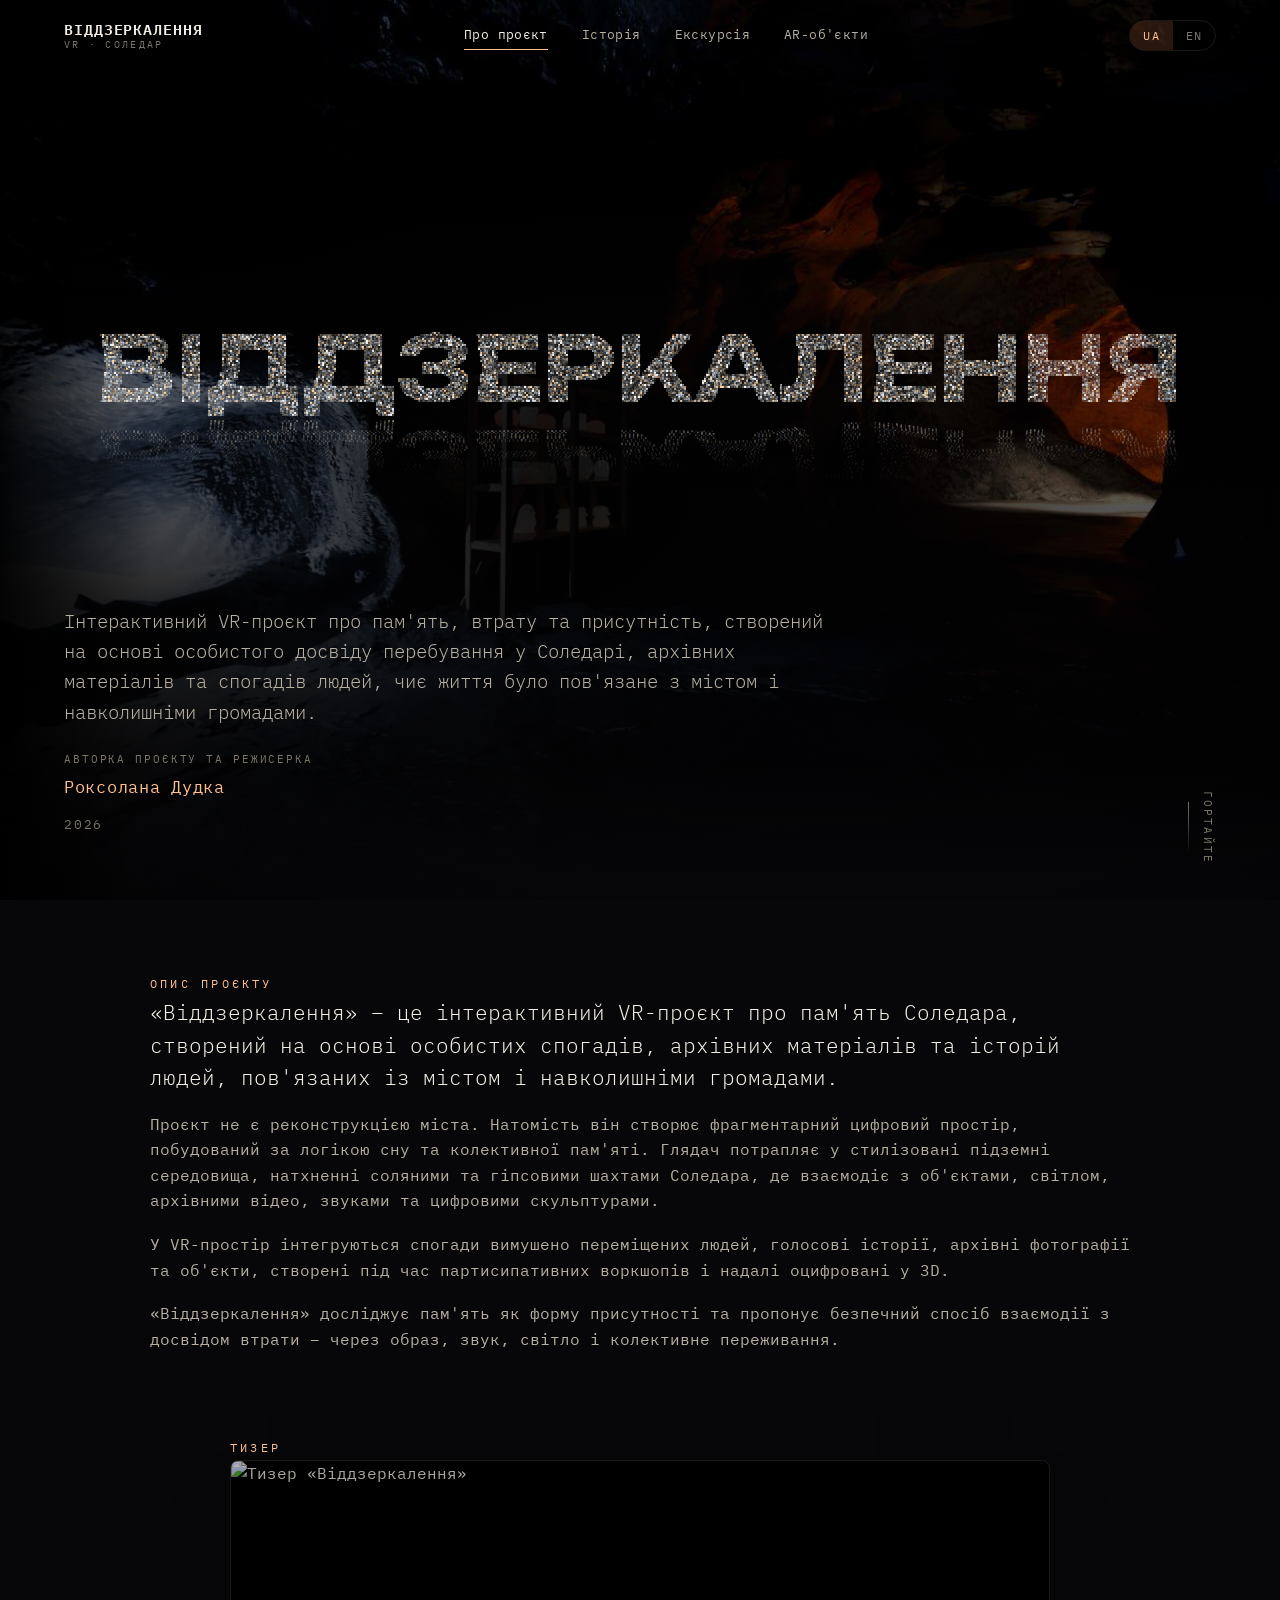
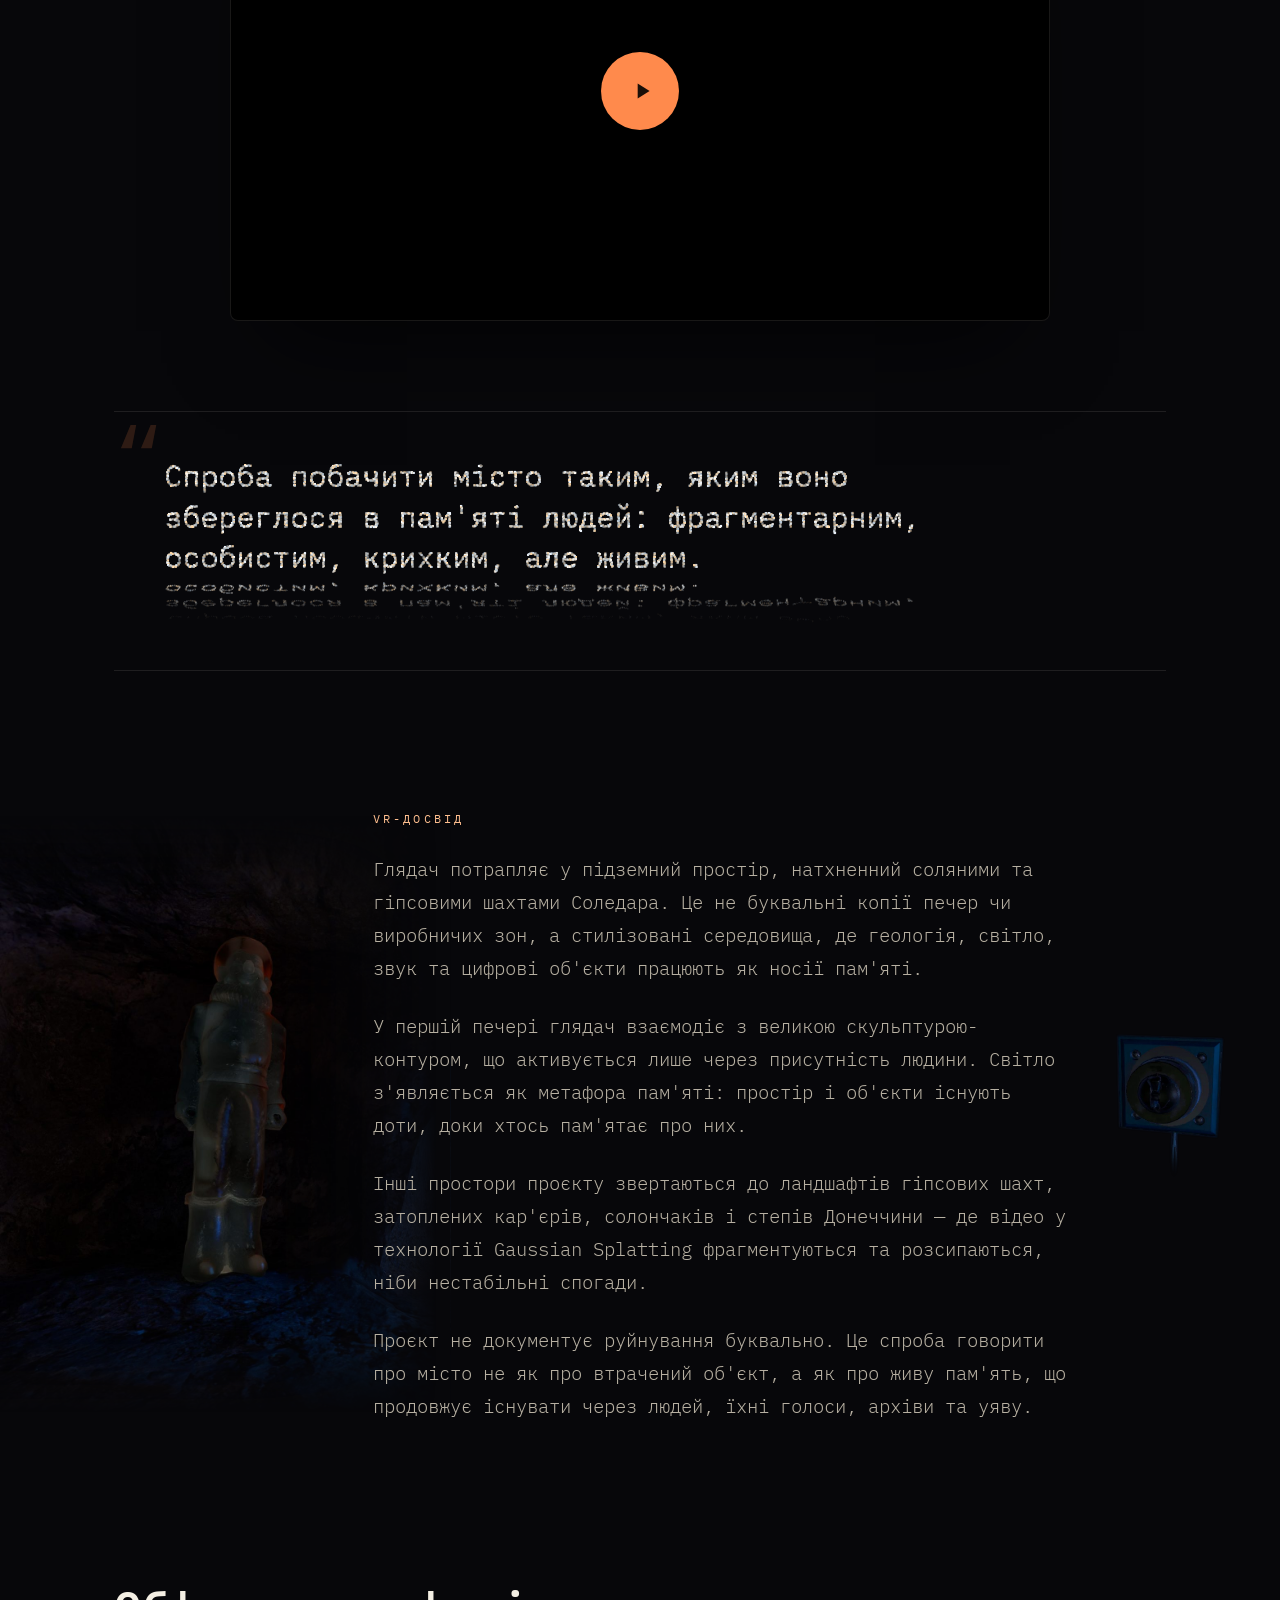
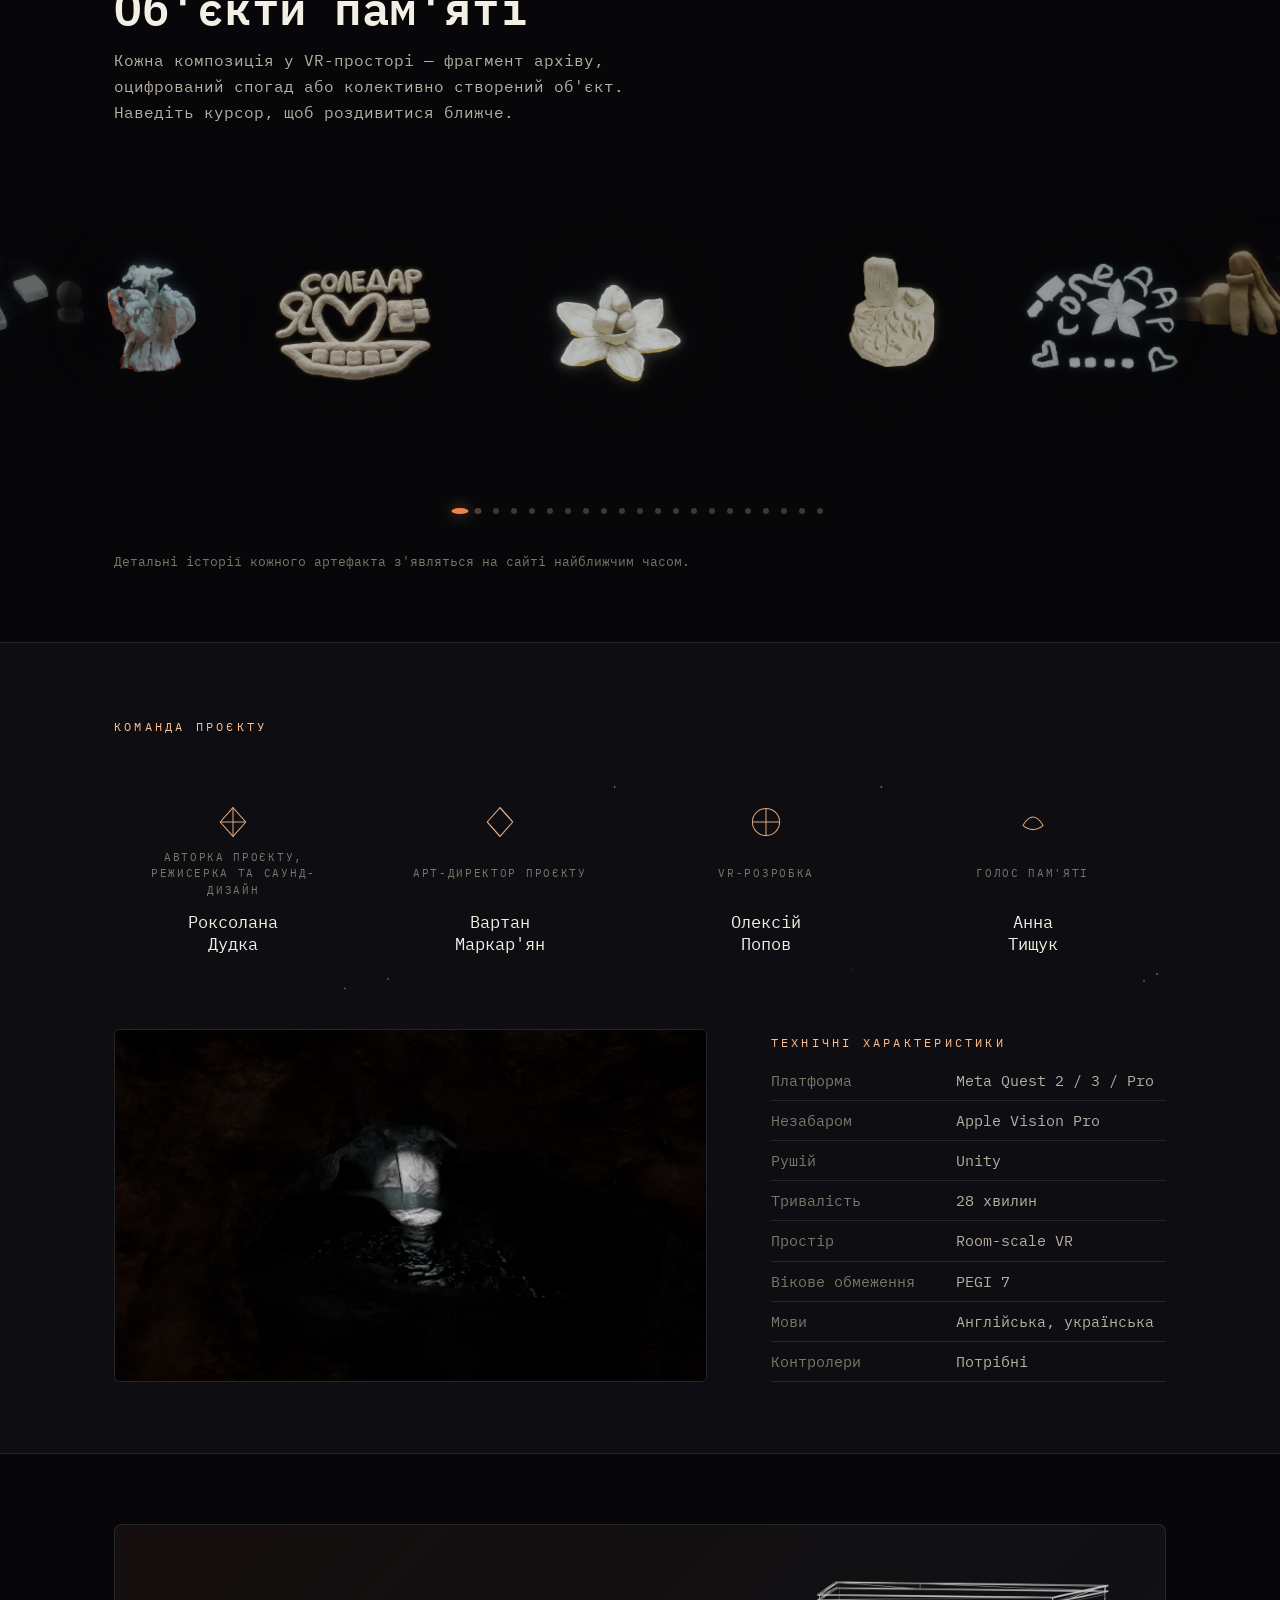
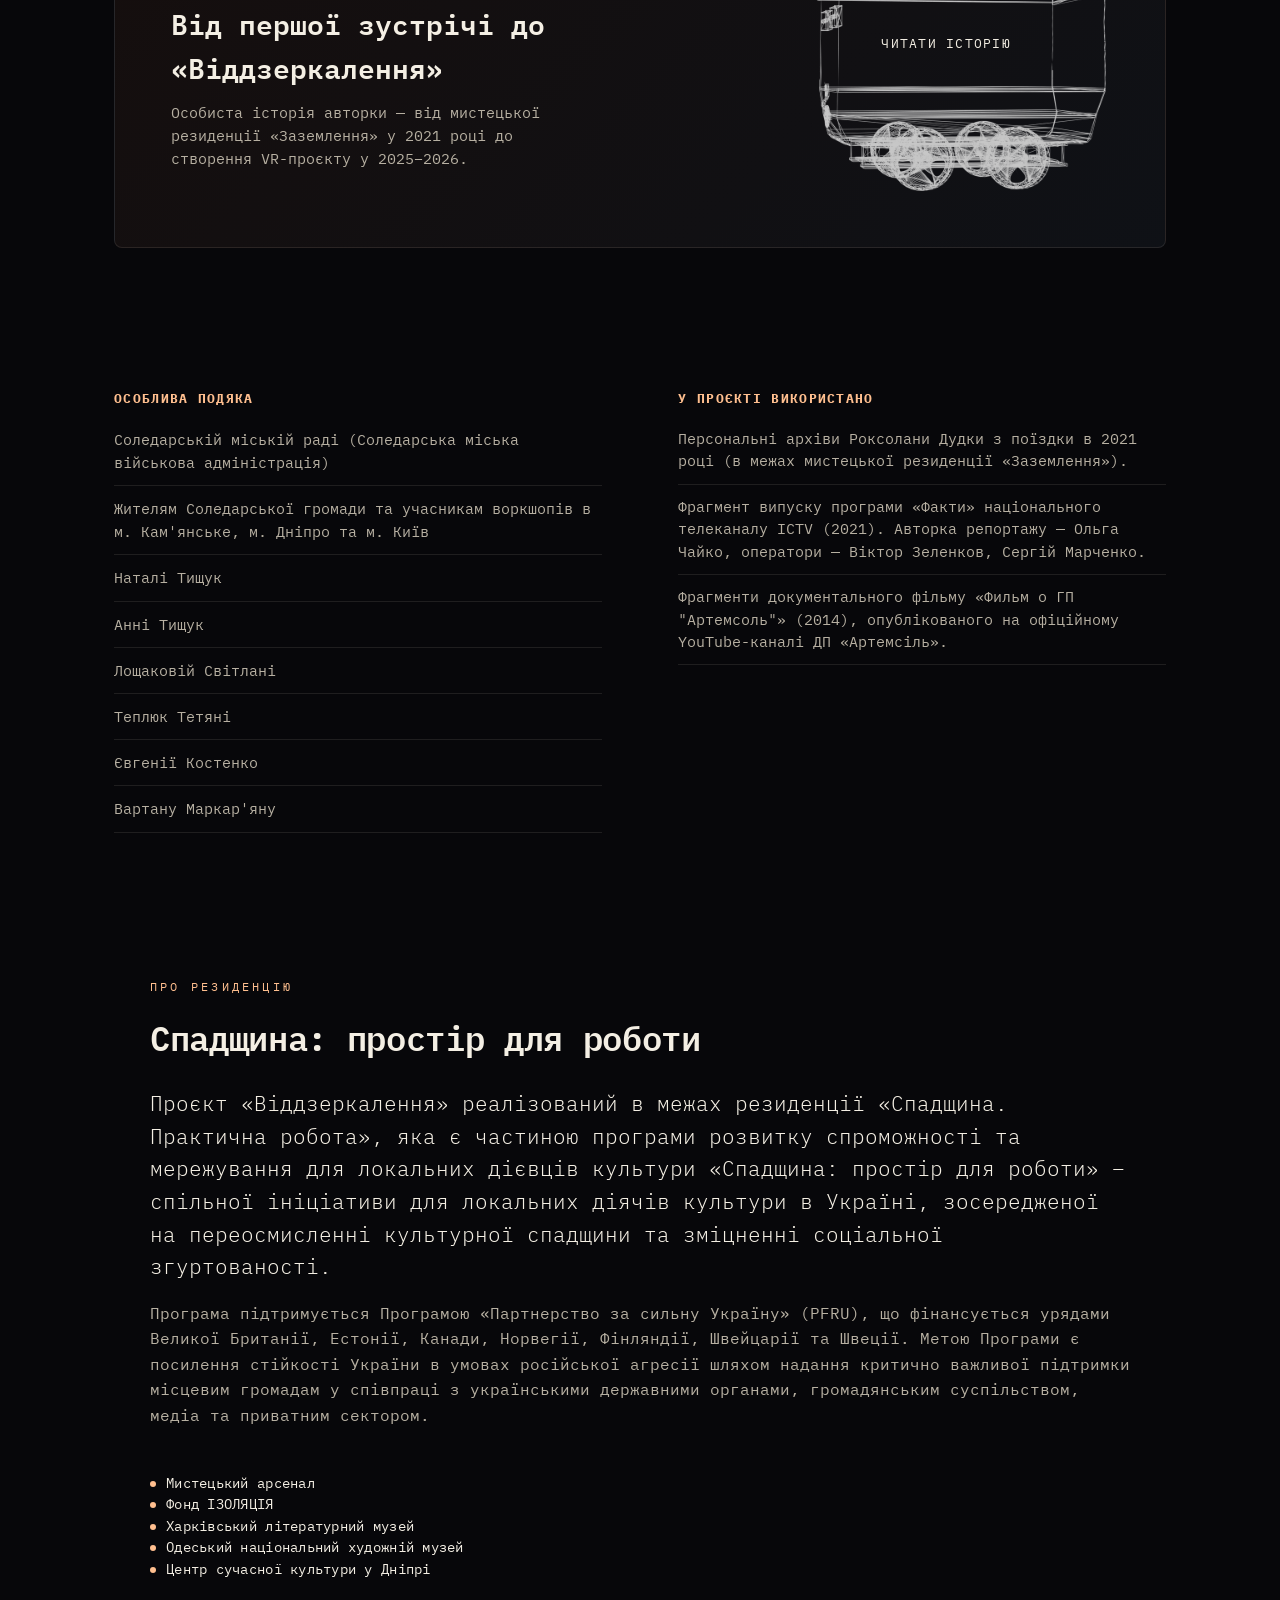
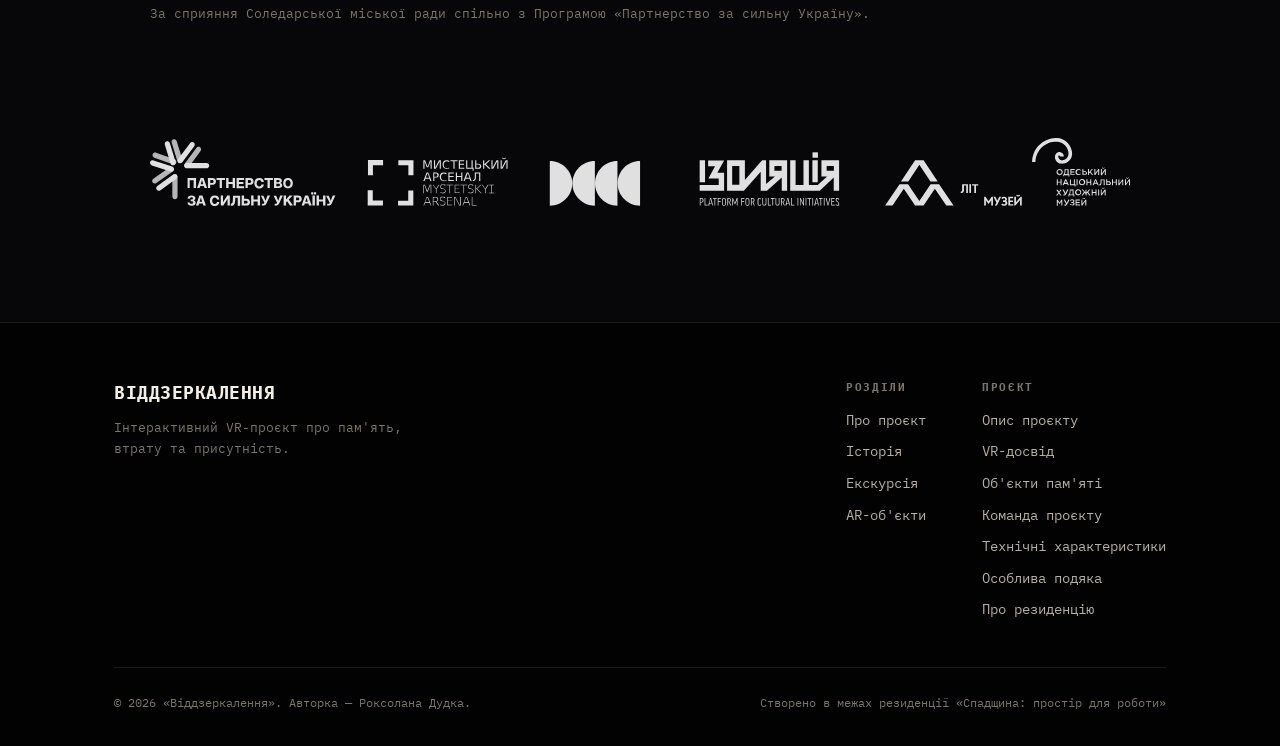
==== commit 156c0eaa: "Story: drop the placeholder renders, magazine layout on computers The two VR placeholder figures are" ====
--- a/site/index.html
+++ b/site/index.html
@@ -12,7 +12,7 @@
 <meta property="og:description" content="Інтерактивний VR-проєкт про пам'ять, втрату та присутність. Створено на основі особистого досвіду перебування у Соледарі." />
 <meta property="og:image" content="img/poster-ua.jpg" />
 <meta name="twitter:card" content="summary_large_image" />
-<link rel="stylesheet" href="css/style.css?v=68" />
+<link rel="stylesheet" href="css/style.css?v=70" />
 </head>
 <body>
 
--- a/site/css/style.css
+++ b/site/css/style.css
@@ -942,6 +942,44 @@
 .sbox-count{ position:absolute; bottom:16px; left:50%; transform:translateX(-50%); font-family:var(--font-display); font-size:11px; letter-spacing:.2em; color:var(--amber-soft); }
 @media (max-width: 640px){ .sbox{ padding:56px 12px; } .sbox .sbox-prev, .sbox .sbox-next{ top:auto; bottom:6px; transform:none; } }
 
+/* story chapters: on phones exactly the plain column as before; on computers a magazine layout */
+.h-rail, .h-pull{ display:none; }
+@media (min-width: 981px){
+  .history-body{ max-width:1100px; }
+  .h-chapter{
+    display:grid; grid-template-columns:200px minmax(0, 1fr); gap:56px;
+    margin:64px 0;
+  }
+  .h-chapter:first-child{ margin-top:8px; }
+  /* year rail in the margin, staying beside the text while it scrolls */
+  .h-rail{
+    display:flex; flex-direction:column; gap:12px; align-self:start;
+    position:sticky; top:110px;
+    padding-top:16px; border-top:1px solid rgba(255,191,143,.45);
+  }
+  .h-year{ font-family:var(--font-display); font-size:30px; font-weight:600; line-height:1.15; color:var(--ink); }
+  .h-rail-cap{ font-size:11.5px; letter-spacing:.16em; text-transform:uppercase; color:var(--amber-soft); line-height:1.6; }
+  /* two columns with a hairline between them */
+  .h-cols .h-text > div{ columns:2; column-gap:56px; column-rule:1px solid var(--panel-line); }
+  .h-cols .h-text p{ font-size:16px; line-height:1.85; }
+  /* only the opening chapter keeps the drop cap */
+  .history-body .h-chapter ~ .h-chapter p:first-of-type::first-letter,
+  .history-body .h-pull p::first-letter{
+    font-family:inherit; font-size:inherit; float:none; line-height:inherit; padding:0; color:inherit;
+  }
+  /* the closing thought, set large */
+  .h-finale .h-text p{ font-size:clamp(22px, 2vw, 27px); line-height:1.55; font-weight:300; color:var(--ink); margin-bottom:0; }
+  /* pull quote between chapters */
+  .h-pull{
+    display:block; margin:72px 0 72px 256px; padding:6px 0 6px 32px;
+    border-left:2px solid var(--amber-soft);
+  }
+  .h-pull p{
+    font-family:var(--font-display); font-size:clamp(24px, 2.4vw, 32px); line-height:1.35; color:var(--amber-soft); max-width:24ch;
+  }
+  .history-body .history-signature, .history-body .history-signature + div{ margin-left:256px; }
+}
+
 .history-figure{
   margin:48px 0; border-radius:6px; overflow:hidden; border:1px solid var(--panel-line);
 }
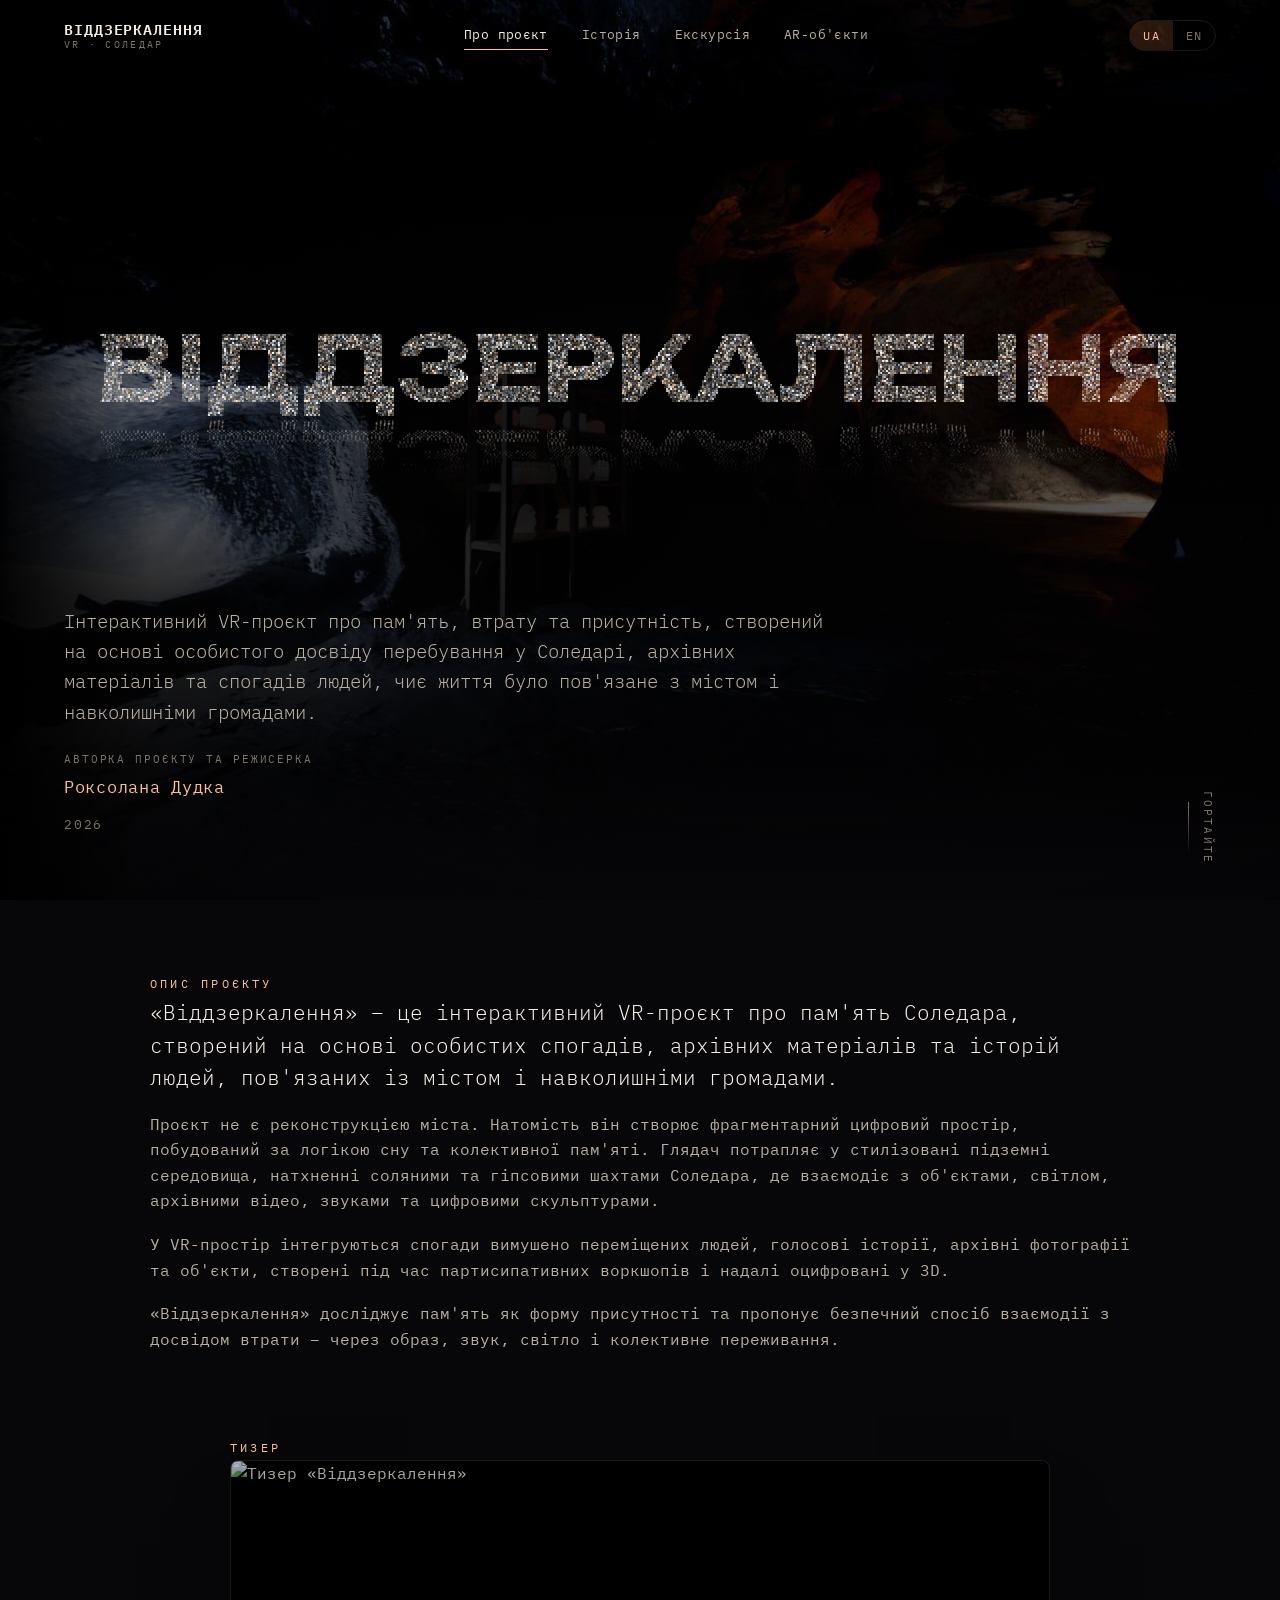
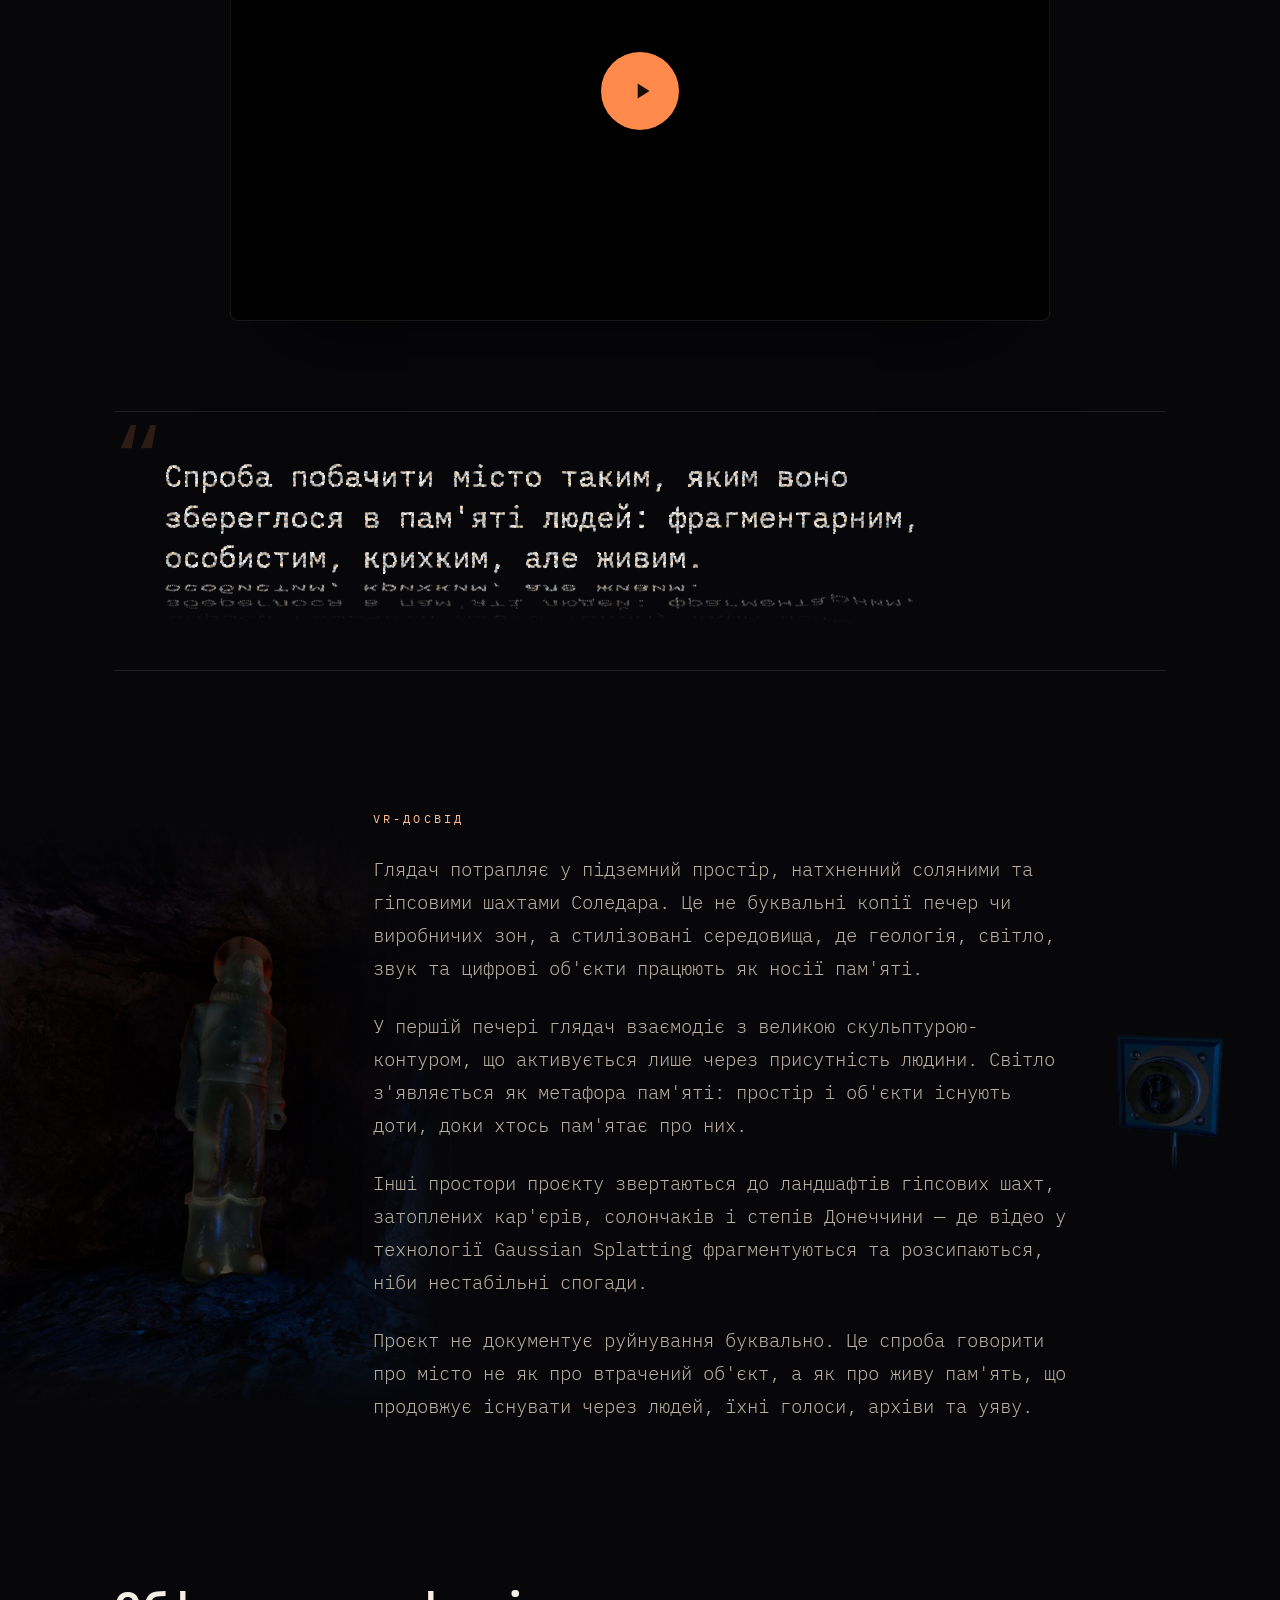
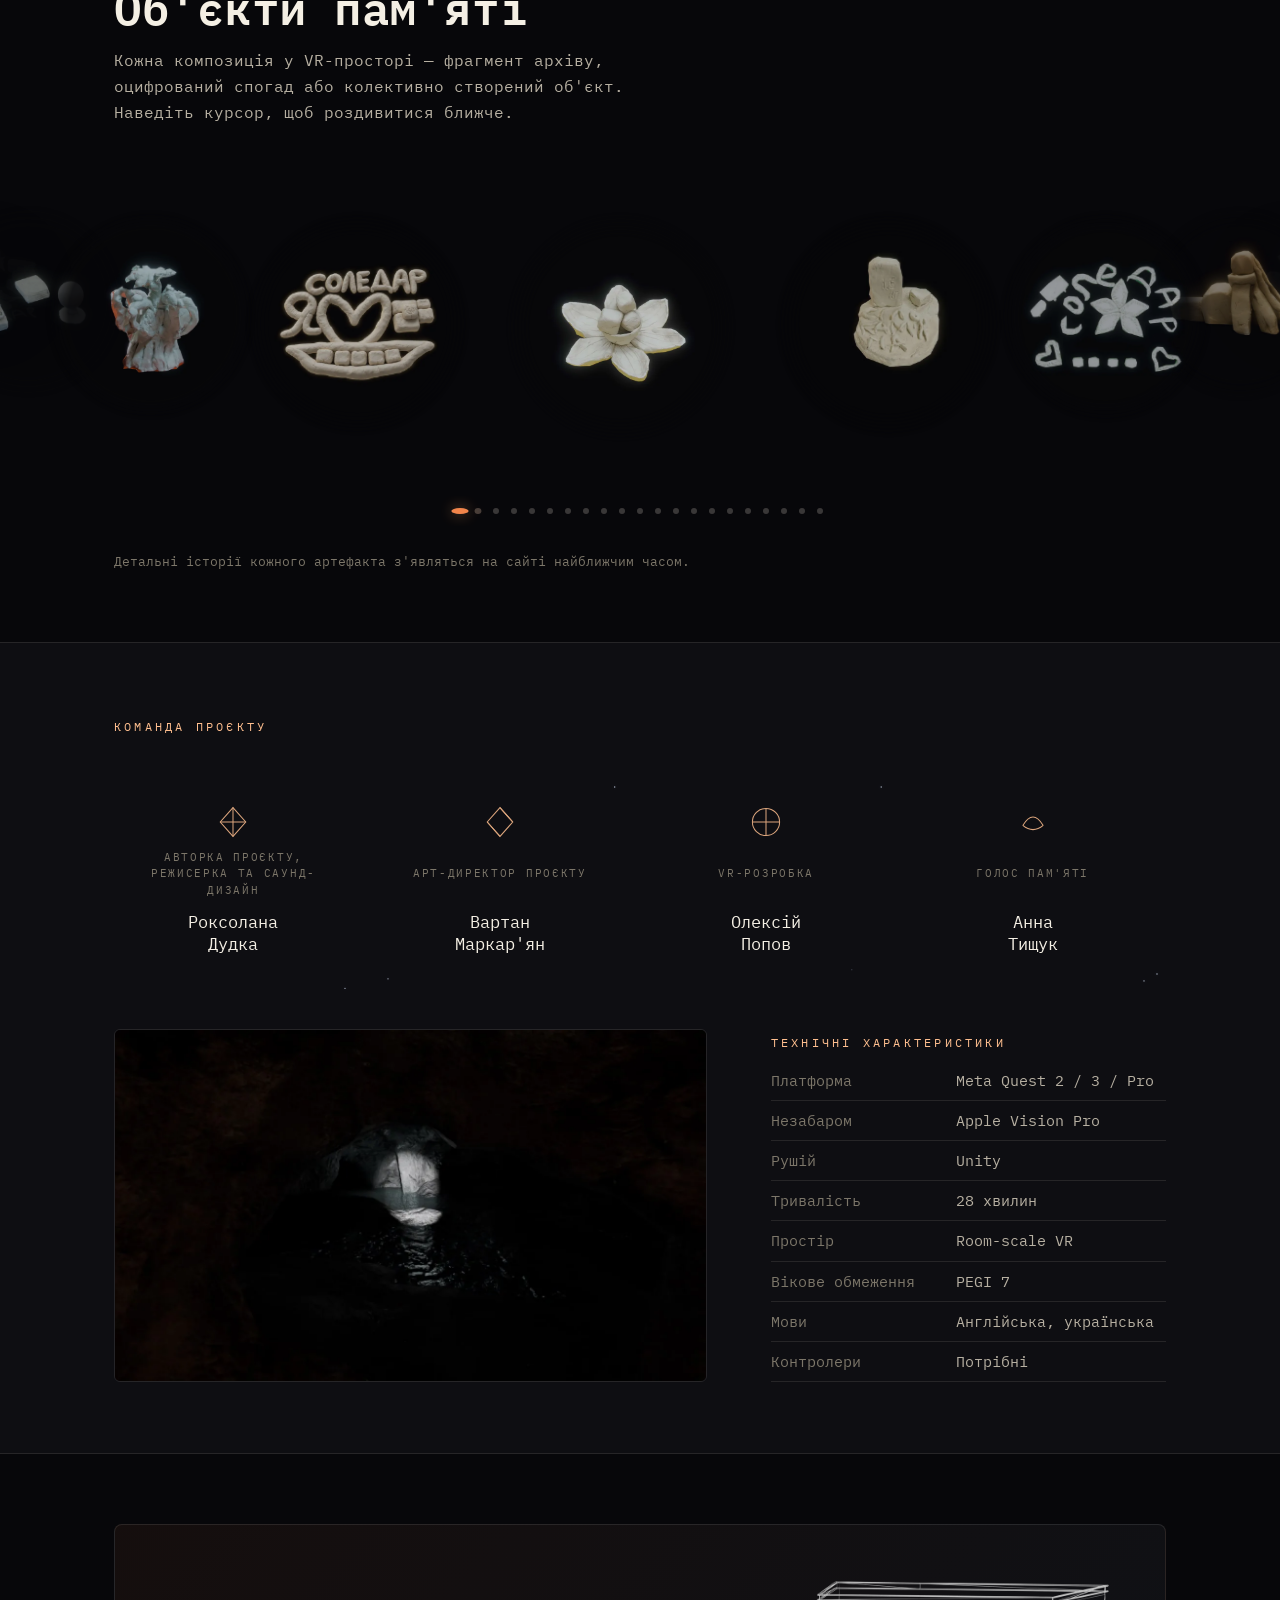
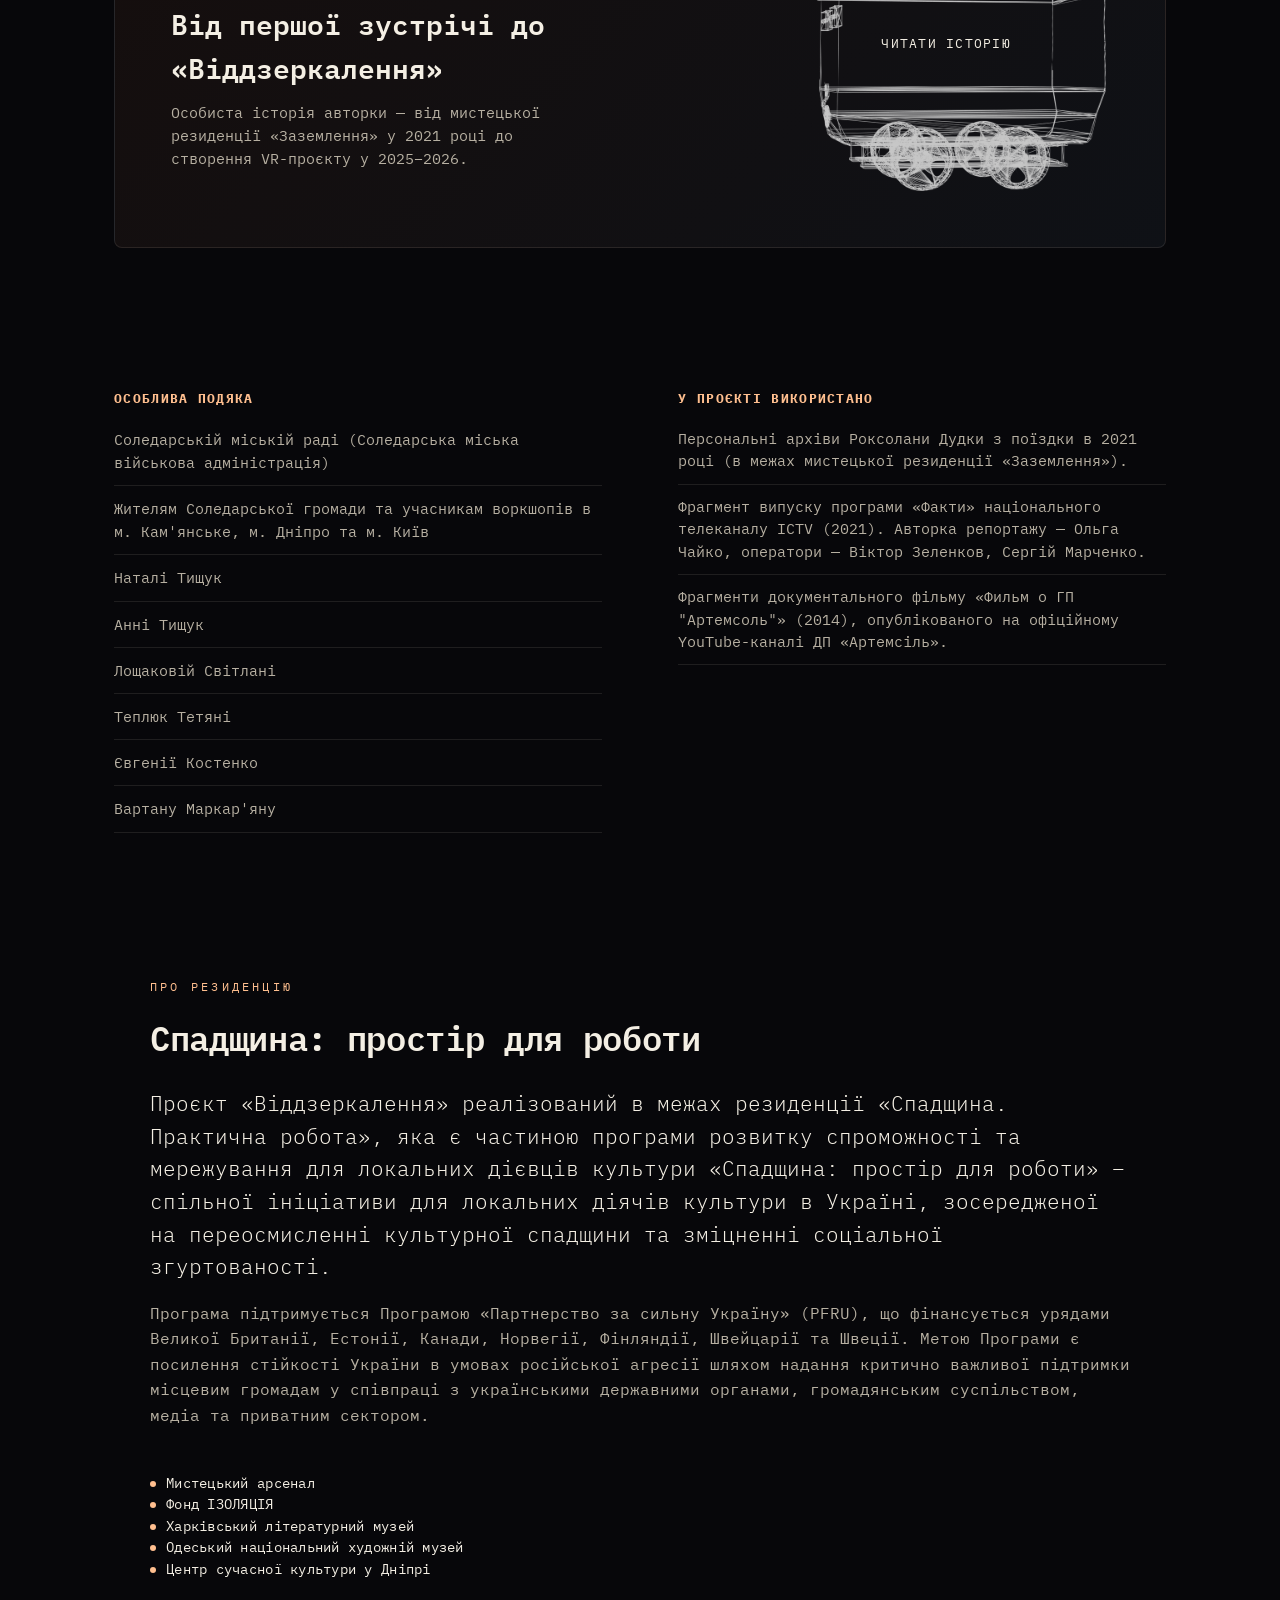
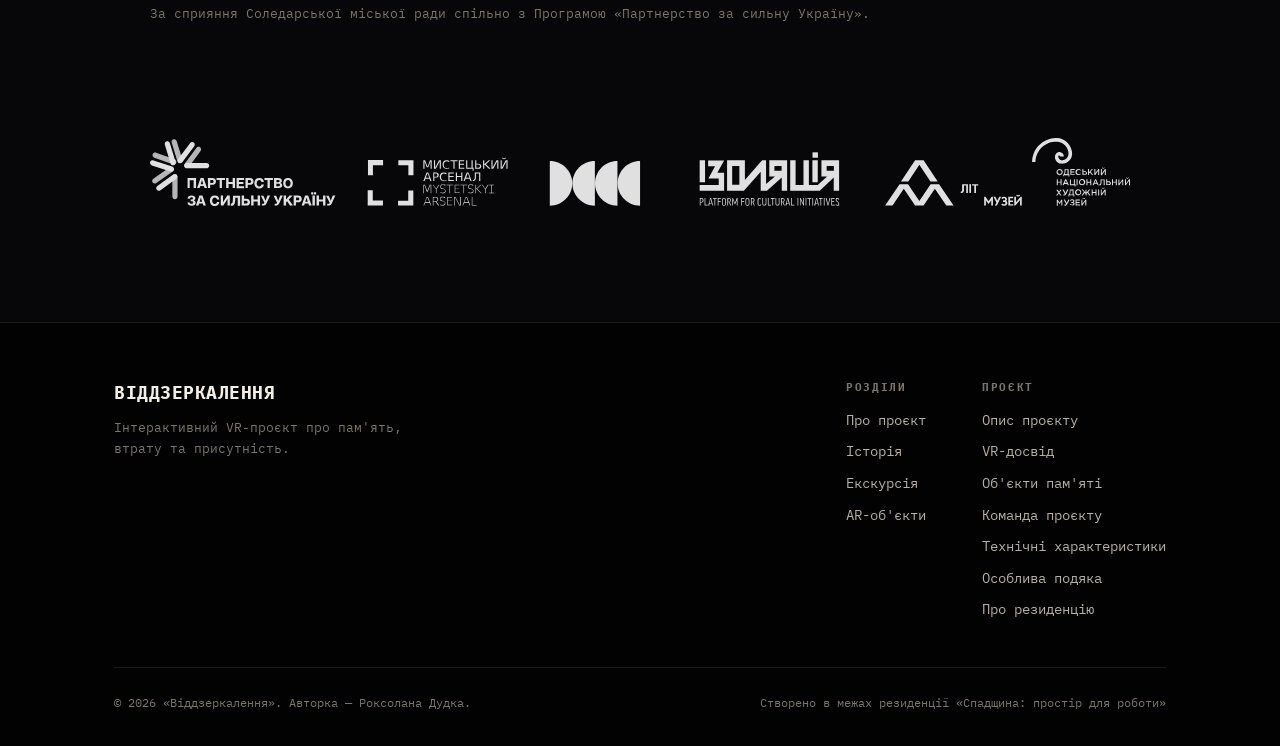
==== commit afdc5c46: "Story title: two even lines instead of four ragged ones Co-Authored-By: Claude Opus 5.5 <noreply@ant" ====
--- a/site/index.html
+++ b/site/index.html
@@ -12,7 +12,7 @@
 <meta property="og:description" content="Інтерактивний VR-проєкт про пам'ять, втрату та присутність. Створено на основі особистого досвіду перебування у Соледарі." />
 <meta property="og:image" content="img/poster-ua.jpg" />
 <meta name="twitter:card" content="summary_large_image" />
-<link rel="stylesheet" href="css/style.css?v=70" />
+<link rel="stylesheet" href="css/style.css?v=71" />
 </head>
 <body>
 
--- a/site/css/style.css
+++ b/site/css/style.css
@@ -886,7 +886,9 @@
   border-bottom:1px solid var(--panel-line);
 }
 .history-hero h1{
-  font-family:var(--font-display); font-weight:600; font-size:clamp(32px,6vw,64px); line-height:1.08; max-width:16ch;
+  /* two even lines: "Від першої зустрічі / до «Віддзеркалення»", small enough that neither line breaks again */
+  font-family:var(--font-display); font-weight:600; font-size:clamp(24px, 5.4vw, 60px); line-height:1.12;
+  max-width:none; text-wrap:balance; margin-top:.35em;
 }
 .history-hero p.lead{
   margin-top:20px; color:var(--ink-dim); font-size:17px; max-width:60ch; font-weight:300;
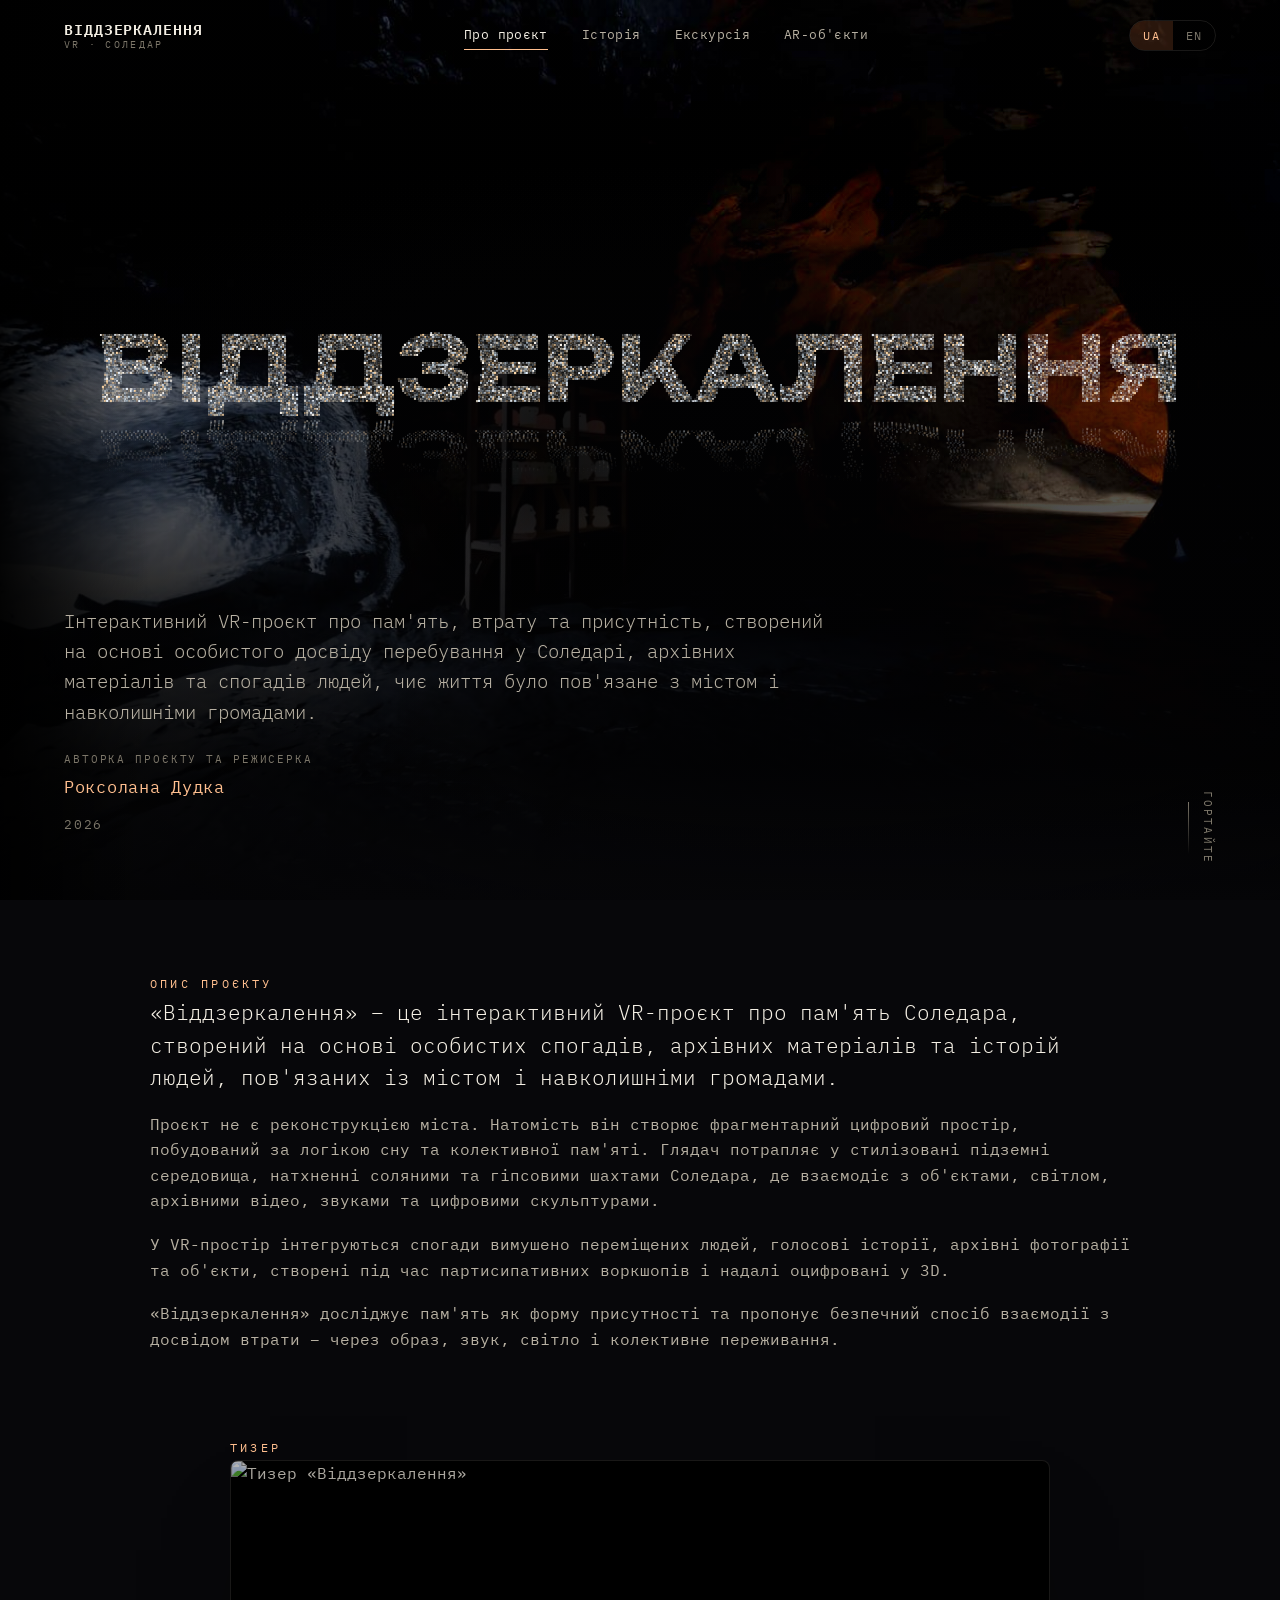
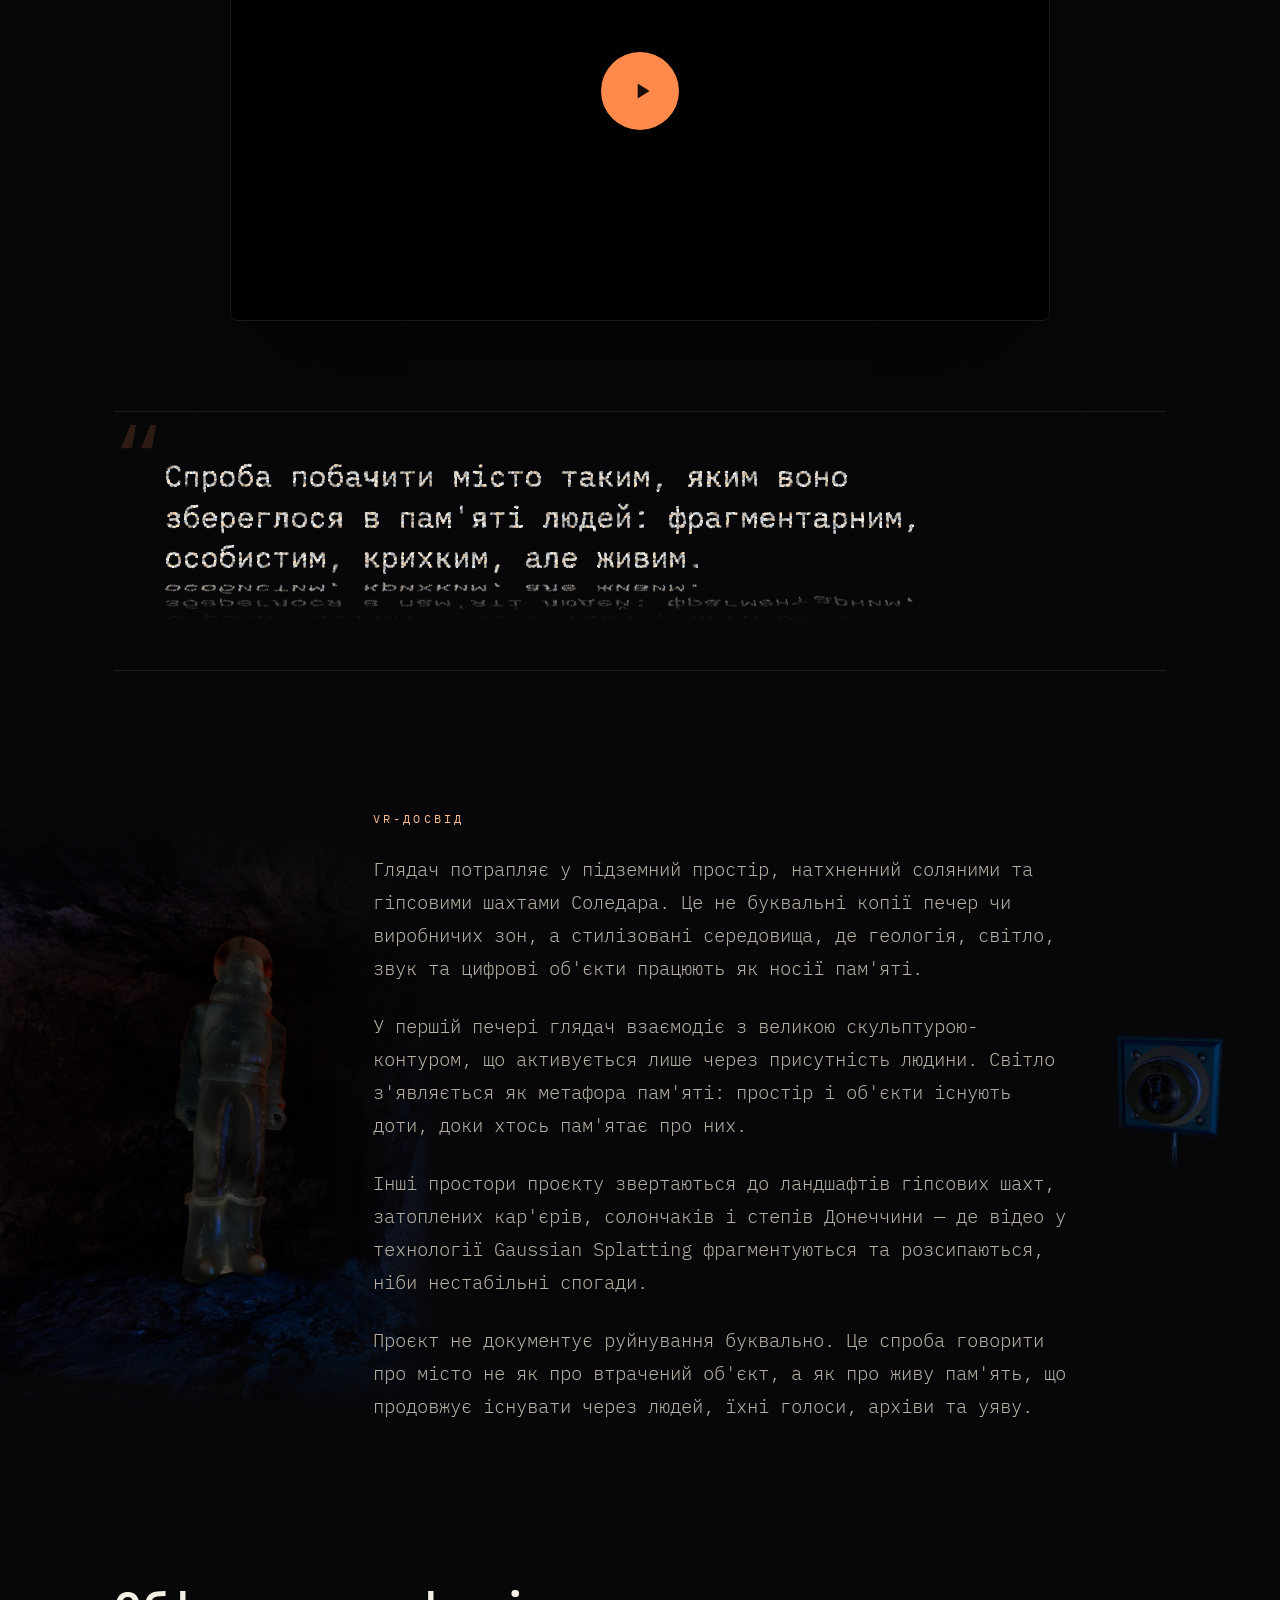
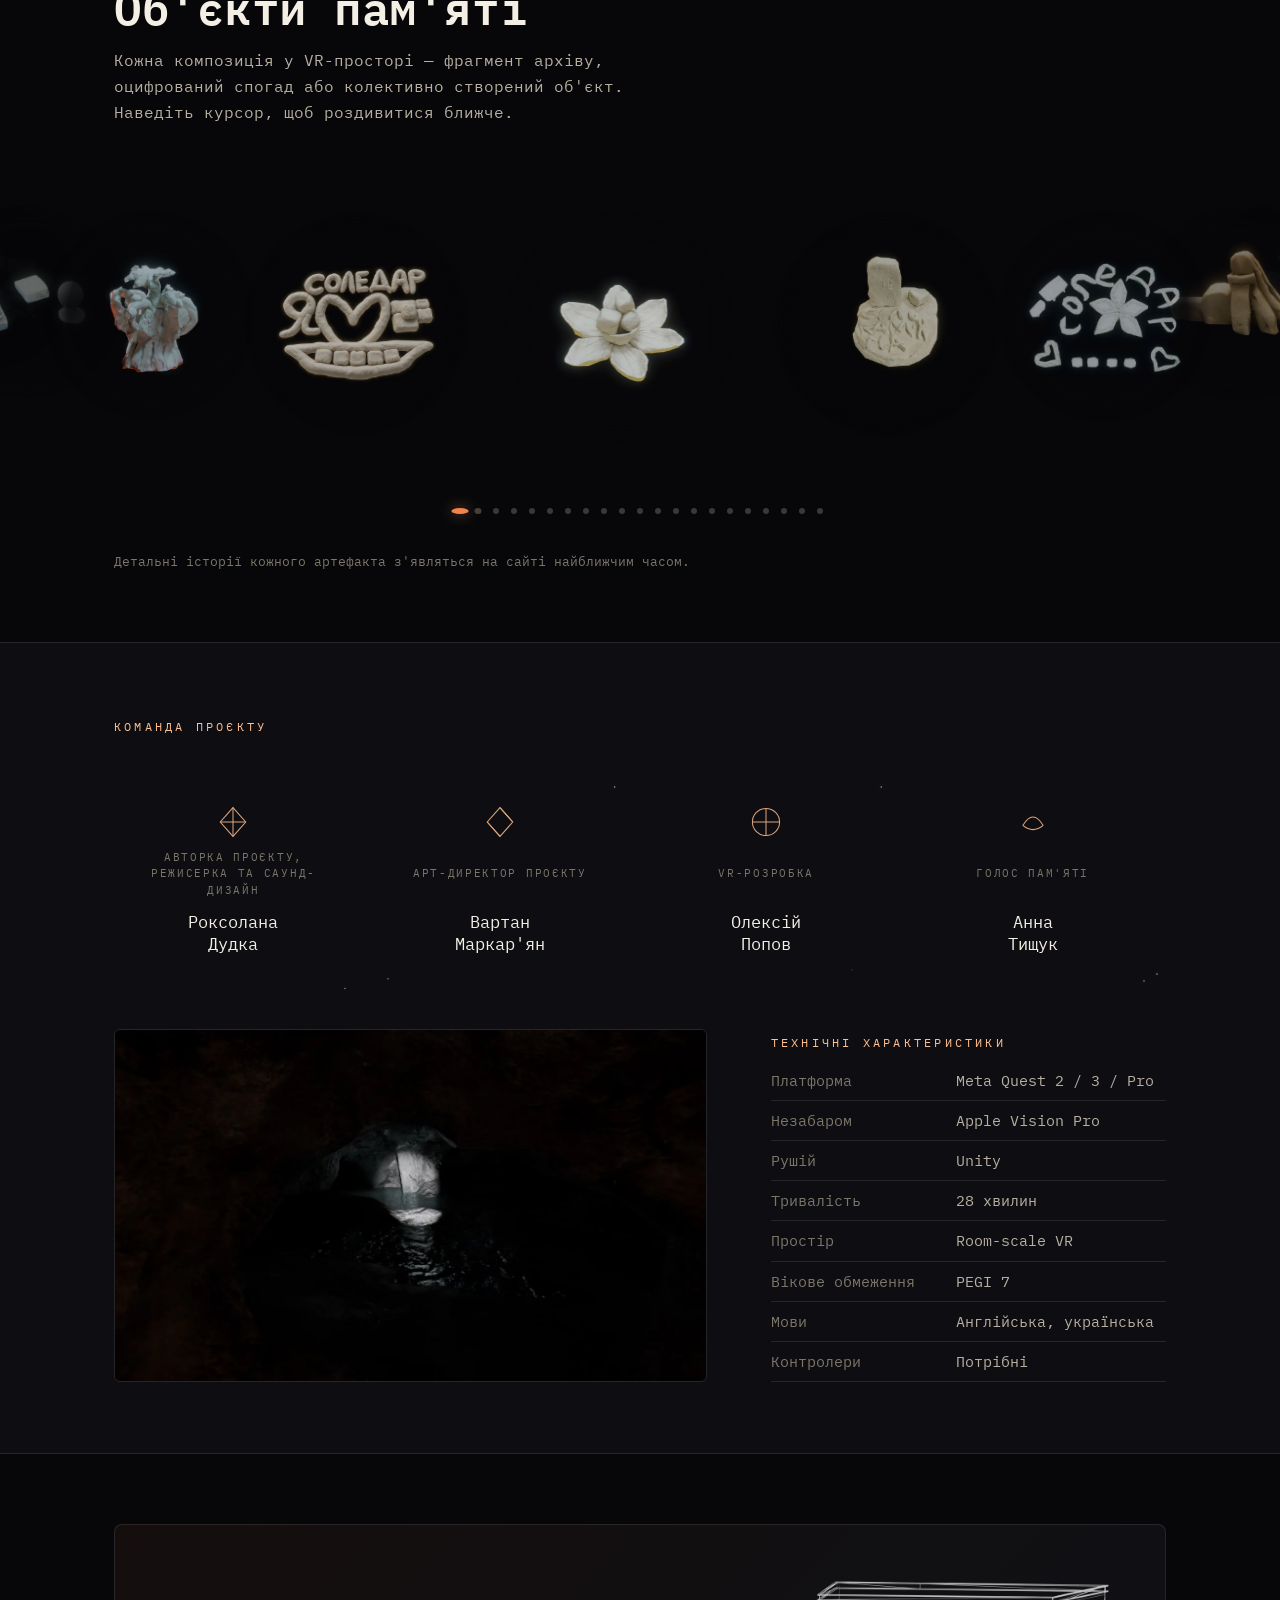
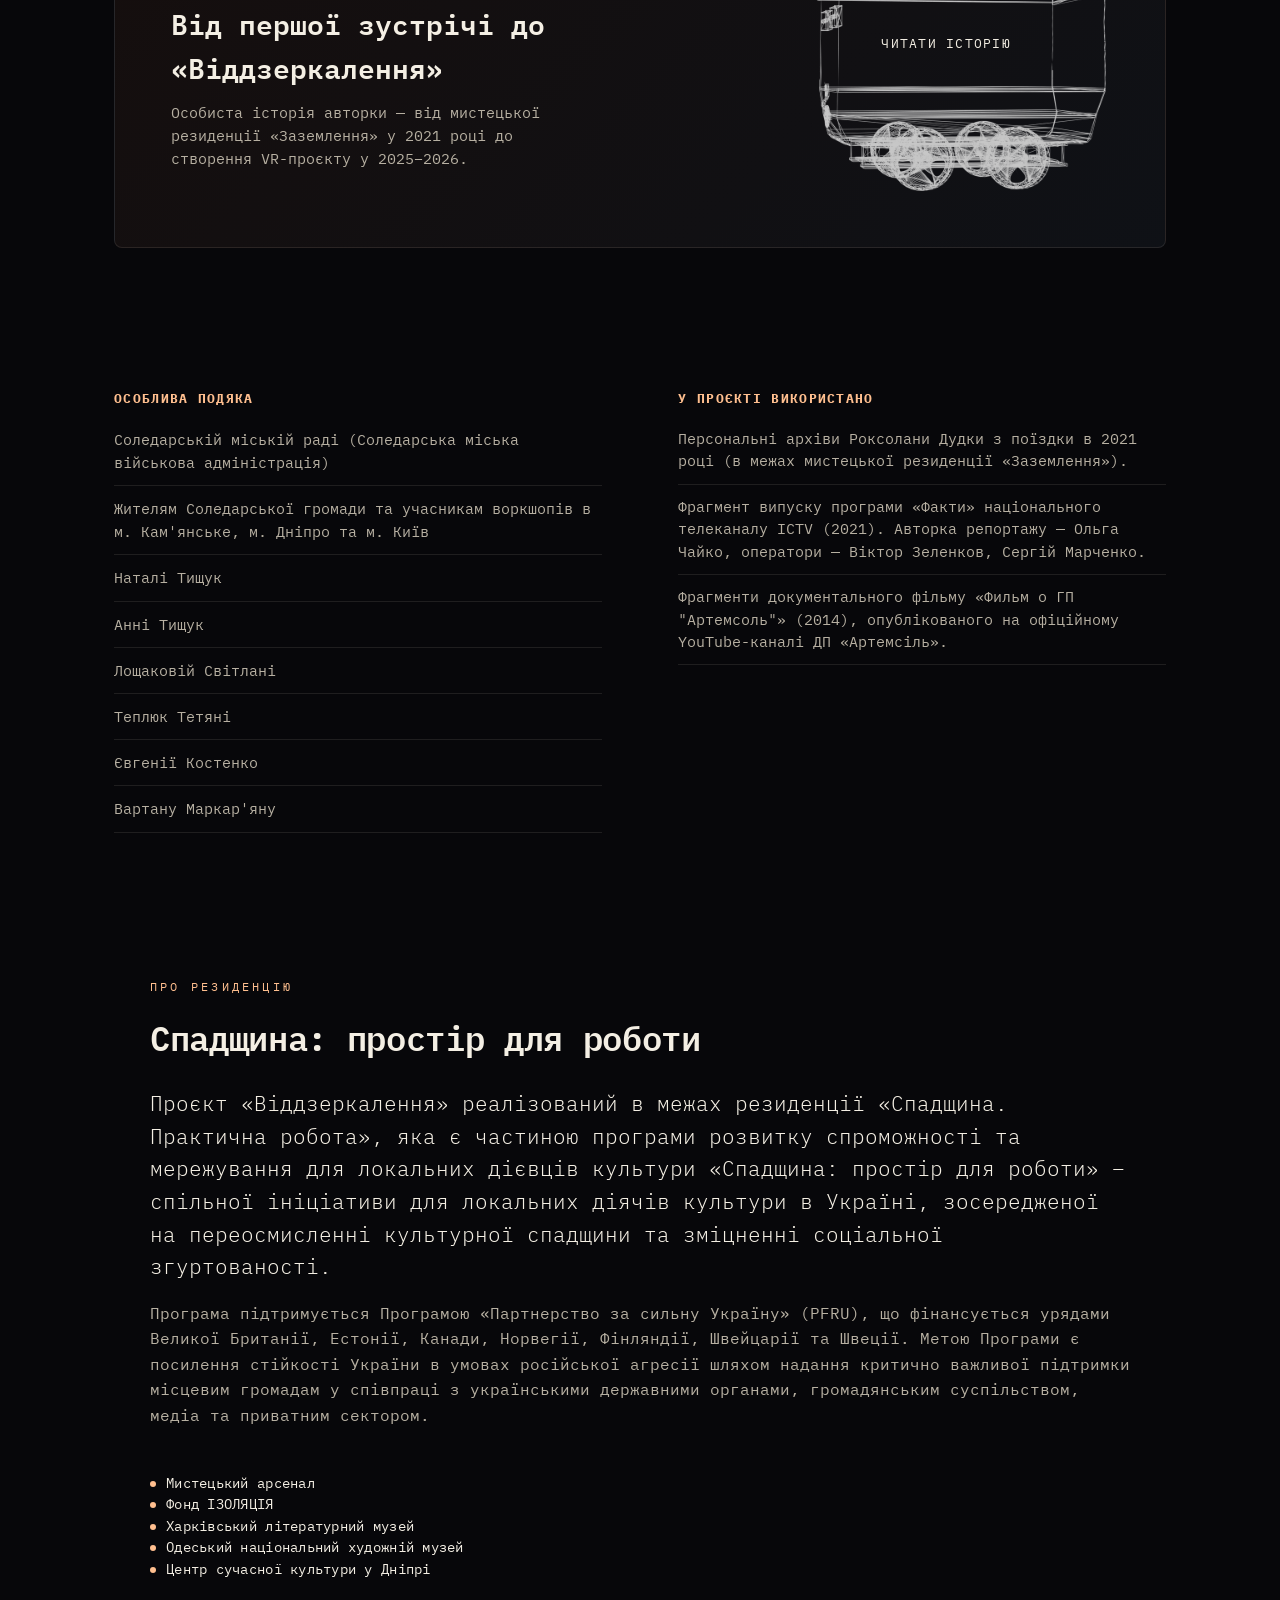
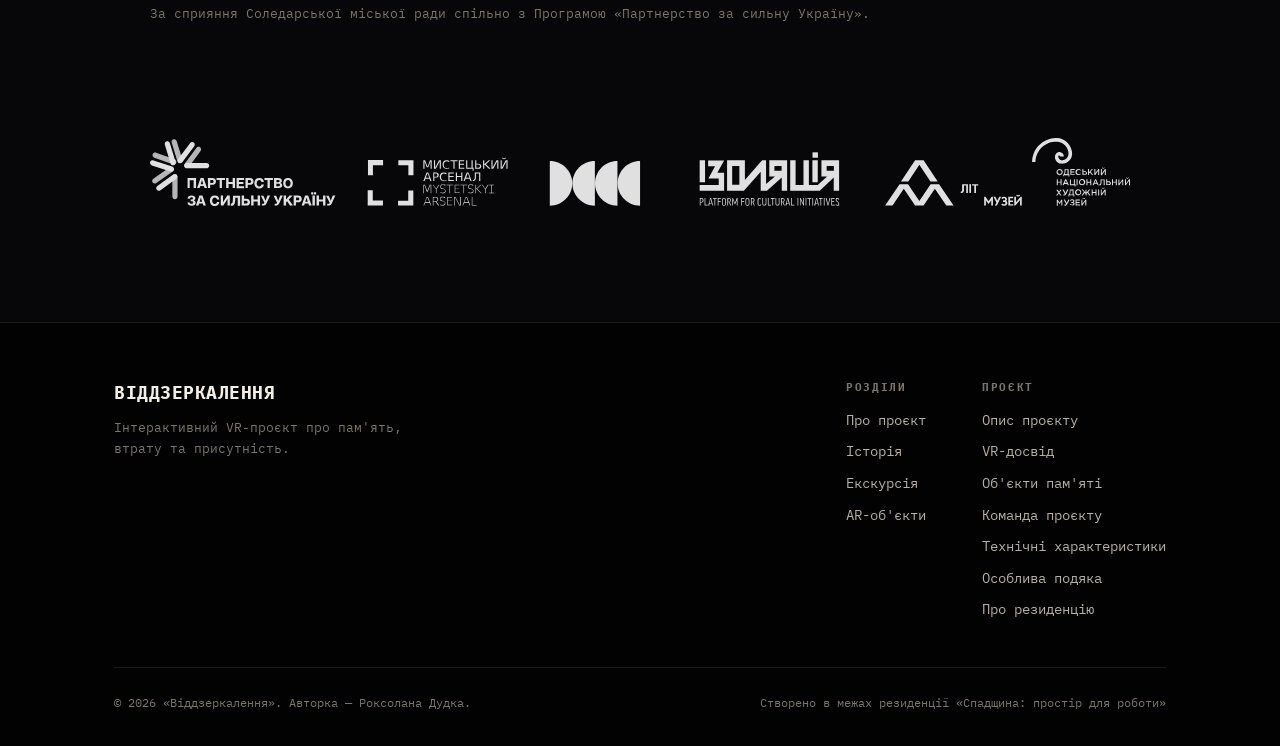
==== commit 8eb5df69: "SEO: descriptions, share previews, structured data, robots.txt tools/seo.py writes the <head> block " ====
--- a/site/index.html
+++ b/site/index.html
@@ -4,14 +4,96 @@
 <meta charset="UTF-8" />
 <meta name="viewport" content="width=device-width, initial-scale=1.0" />
 <title>ВІДДЗЕРКАЛЕННЯ / REFRACTION — VR-проєкт про пам'ять Соледара</title>
-<meta name="description" content="«Віддзеркалення» — інтерактивний VR-проєкт про пам'ять, втрату та присутність, створений на основі особистого досвіду перебування у Соледарі, архівних матеріалів та спогадів людей, чиє життя було пов'язане з містом." />
+<!-- seo -->
+<meta name="description" content="«Віддзеркалення» (REFRACTION) — VR-проєкт Роксолани Дудки про пам'ять Соледара: підземні соляні шахти, архіви та спогади людей. Meta Quest, 28 хвилин." />
+<meta name="robots" content="index, follow, max-image-preview:large" />
+<meta name="author" content="Роксолана Дудка" />
+<meta name="theme-color" content="#07070a" />
 <link rel="icon" href="img/favicon.svg" type="image/svg+xml" />
 <meta property="og:type" content="website" />
 <meta property="og:site_name" content="ВІДДЗЕРКАЛЕННЯ / REFRACTION" />
 <meta property="og:title" content="ВІДДЗЕРКАЛЕННЯ / REFRACTION — VR-проєкт про пам'ять Соледара" />
-<meta property="og:description" content="Інтерактивний VR-проєкт про пам'ять, втрату та присутність. Створено на основі особистого досвіду перебування у Соледарі." />
-<meta property="og:image" content="img/poster-ua.jpg" />
+<meta property="og:description" content="«Віддзеркалення» (REFRACTION) — VR-проєкт Роксолани Дудки про пам'ять Соледара: підземні соляні шахти, архіви та спогади людей. Meta Quest, 28 хвилин." />
+<meta property="og:locale" content="uk_UA" />
+<meta property="og:locale:alternate" content="en_GB" />
+<meta property="og:image" content="img/og-ua.jpg" />
+<meta property="og:image:width" content="1200" />
+<meta property="og:image:height" content="630" />
+<meta property="og:image:alt" content="ВІДДЗЕРКАЛЕННЯ — VR-проєкт про пам'ять Соледара" />
 <meta name="twitter:card" content="summary_large_image" />
+<meta name="twitter:title" content="ВІДДЗЕРКАЛЕННЯ / REFRACTION — VR-проєкт про пам'ять Соледара" />
+<meta name="twitter:description" content="«Віддзеркалення» (REFRACTION) — VR-проєкт Роксолани Дудки про пам'ять Соледара: підземні соляні шахти, архіви та спогади людей. Meta Quest, 28 хвилин." />
+<meta name="twitter:image" content="img/og-ua.jpg" />
+<script type="application/ld+json">
+{
+ "@context": "https://schema.org",
+ "@graph": [
+  {
+   "@type": "WebSite",
+   "name": "ВІДДЗЕРКАЛЕННЯ / REFRACTION",
+   "inLanguage": [
+    "uk",
+    "en"
+   ]
+  },
+  {
+   "@type": "CreativeWork",
+   "name": "Віддзеркалення",
+   "alternateName": "Refraction",
+   "description": "«Віддзеркалення» (REFRACTION) — VR-проєкт Роксолани Дудки про пам'ять Соледара: підземні соляні шахти, архіви та спогади людей. Meta Quest, 28 хвилин.",
+   "genre": "VR experience",
+   "inLanguage": [
+    "uk",
+    "en"
+   ],
+   "creator": {
+    "@type": "Person",
+    "name": "Роксолана Дудка",
+    "alternateName": "Roksolana Dudka"
+   },
+   "dateCreated": "2025",
+   "timeRequired": "PT28M",
+   "image": "img/og-ua.jpg",
+   "about": {
+    "@type": "Place",
+    "name": "Соледар",
+    "alternateName": "Soledar",
+    "address": {
+     "@type": "PostalAddress",
+     "addressRegion": "Донецька область",
+     "addressCountry": "UA"
+    }
+   },
+   "keywords": "Соледар, VR, віртуальна реальність, пам'ять, соляні шахти, Артемсіль, Soledar, virtual reality, memory",
+   "contributor": [
+    {
+     "@type": "Person",
+     "name": "Вартан Маркар'ян",
+     "alternateName": "Vartan Markarian",
+     "jobTitle": "Арт-директор"
+    },
+    {
+     "@type": "Person",
+     "name": "Олексій Попов",
+     "alternateName": "Oleksii Popov",
+     "jobTitle": "VR-розробка"
+    },
+    {
+     "@type": "Person",
+     "name": "Анна Тищук",
+     "alternateName": "Anna Tyshchuk",
+     "jobTitle": "Голос пам'яті"
+    }
+   ],
+   "funder": {
+    "@type": "Organization",
+    "name": "Partnership Fund for a Resilient Ukraine (PFRU)"
+   }
+  }
+ ]
+}
+</script>
+<!-- /seo -->
 <link rel="stylesheet" href="css/style.css?v=71" />
 </head>
 <body>
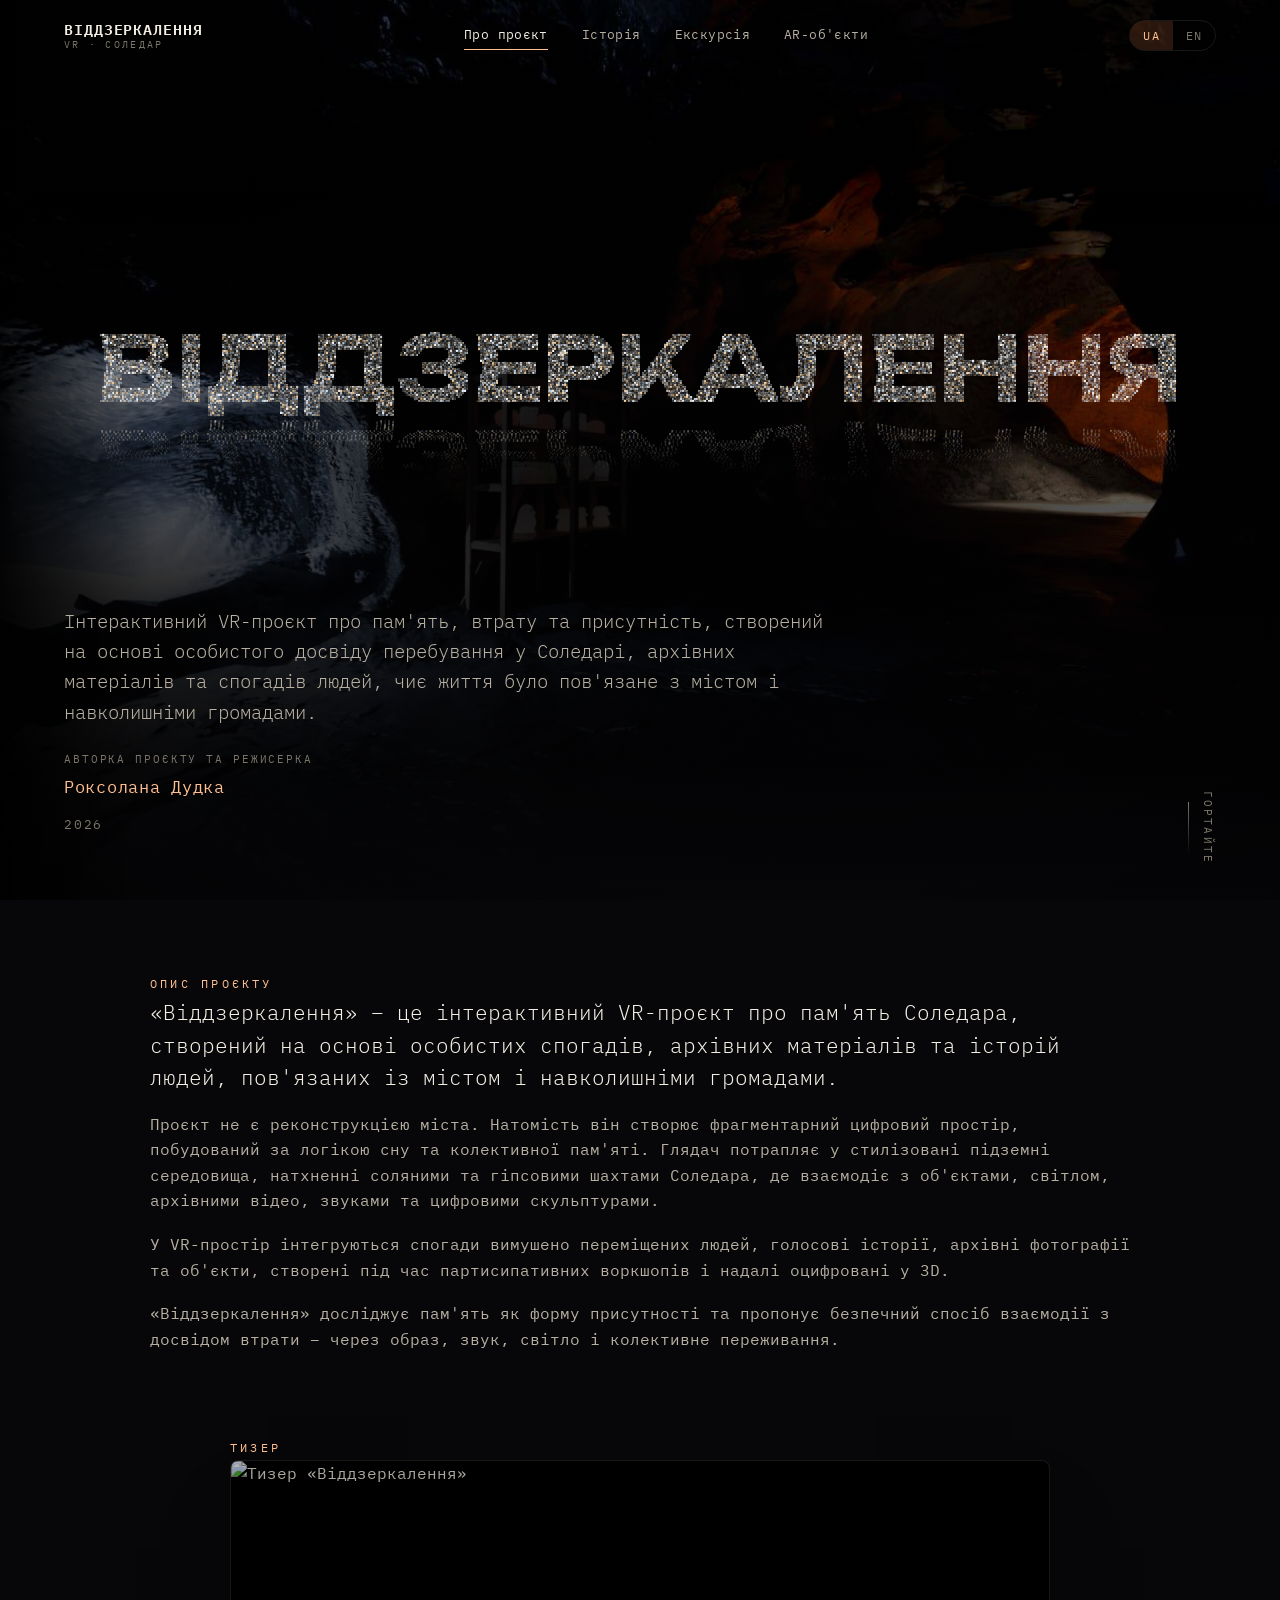
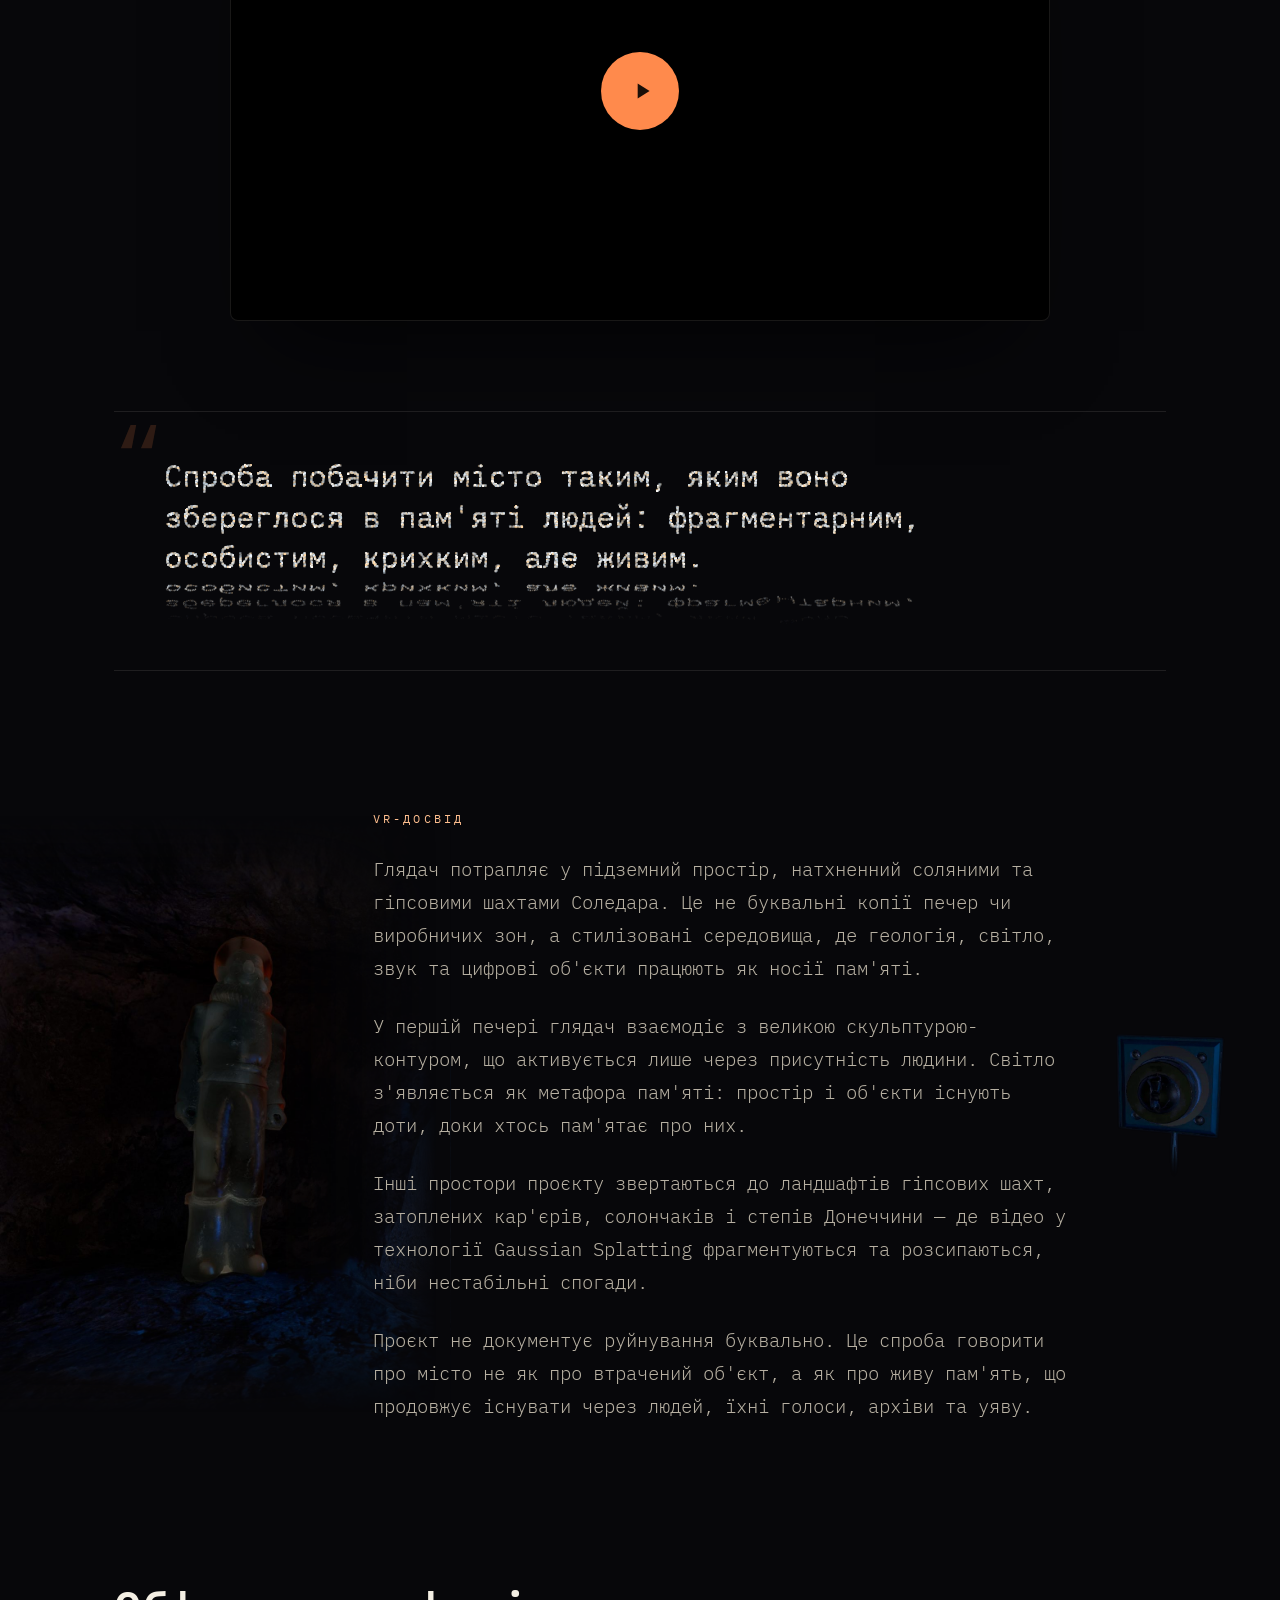
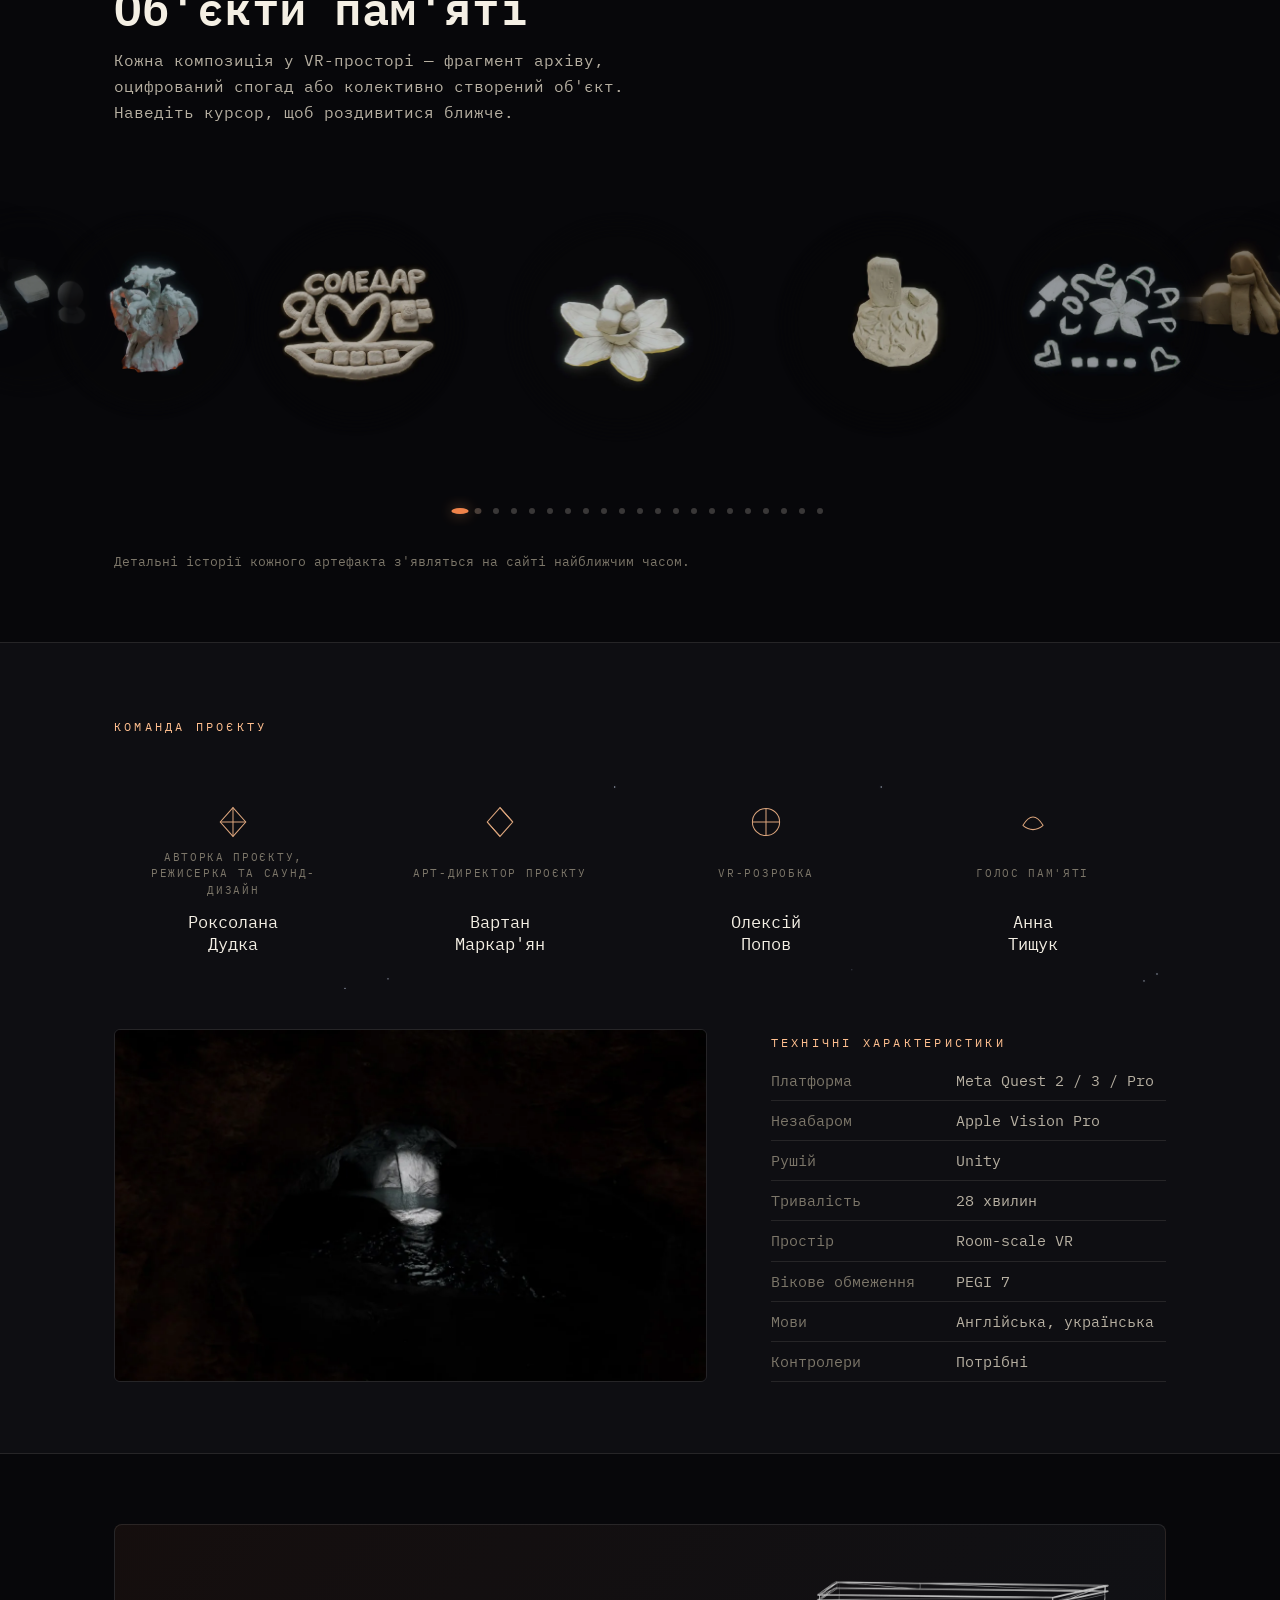
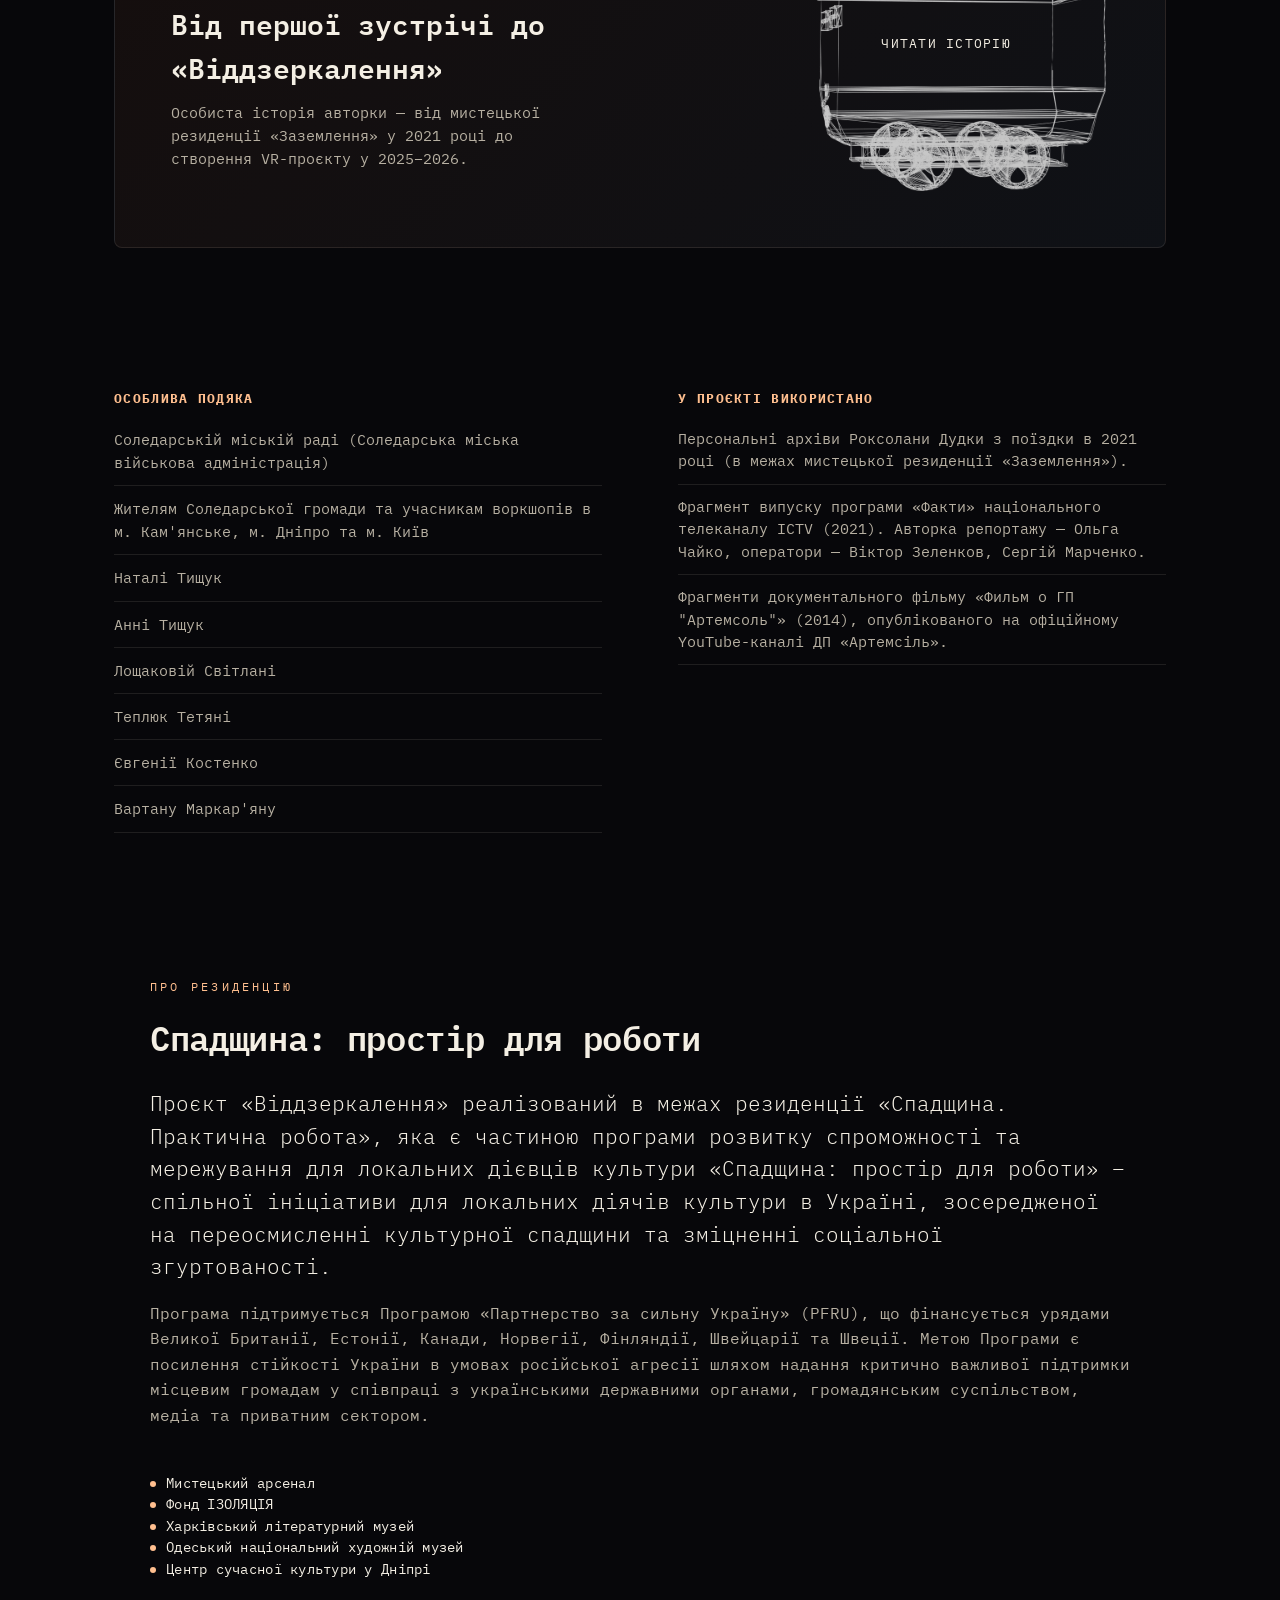
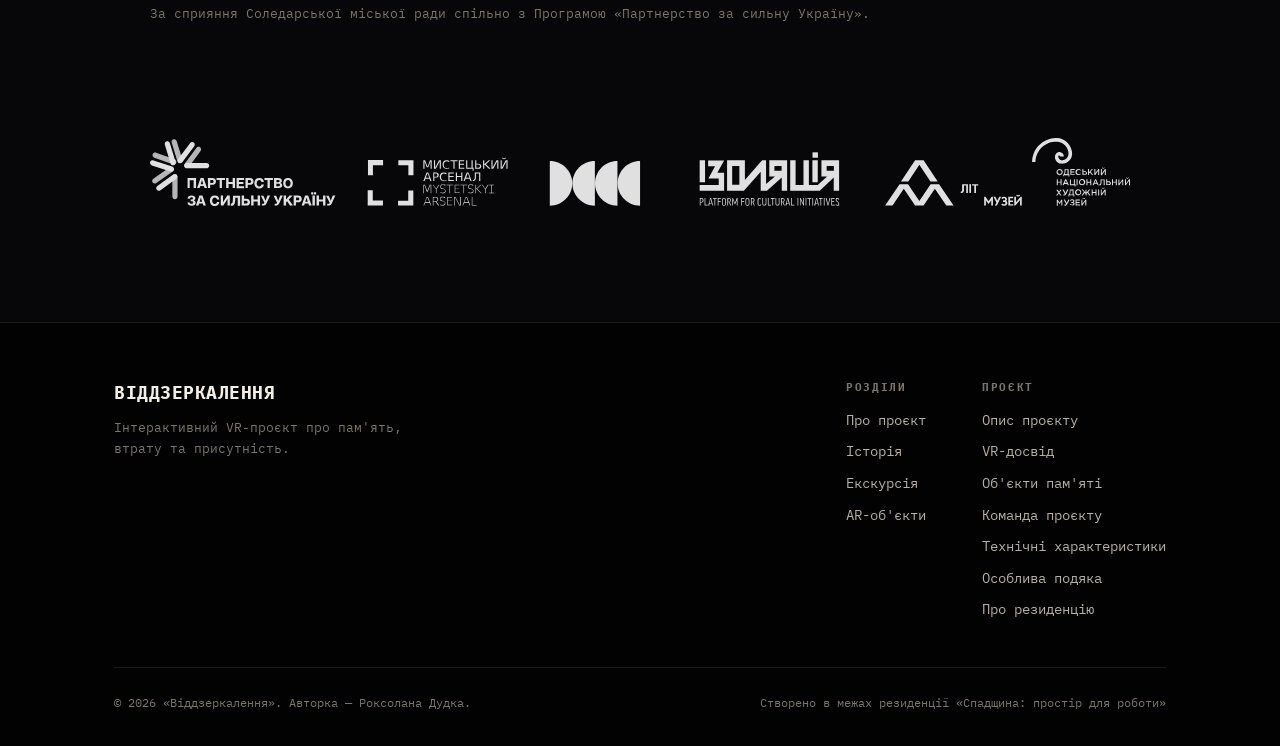
==== commit e7cb4996: "SEO: the site lives at https://vrsoledar.com/ Canonical links, og:url and absolute preview images on" ====
--- a/site/index.html
+++ b/site/index.html
@@ -10,20 +10,22 @@
 <meta name="author" content="Роксолана Дудка" />
 <meta name="theme-color" content="#07070a" />
 <link rel="icon" href="img/favicon.svg" type="image/svg+xml" />
+<link rel="canonical" href="https://vrsoledar.com/" />
 <meta property="og:type" content="website" />
 <meta property="og:site_name" content="ВІДДЗЕРКАЛЕННЯ / REFRACTION" />
 <meta property="og:title" content="ВІДДЗЕРКАЛЕННЯ / REFRACTION — VR-проєкт про пам'ять Соледара" />
 <meta property="og:description" content="«Віддзеркалення» (REFRACTION) — VR-проєкт Роксолани Дудки про пам'ять Соледара: підземні соляні шахти, архіви та спогади людей. Meta Quest, 28 хвилин." />
 <meta property="og:locale" content="uk_UA" />
 <meta property="og:locale:alternate" content="en_GB" />
-<meta property="og:image" content="img/og-ua.jpg" />
+<meta property="og:image" content="https://vrsoledar.com/img/og-ua.jpg" />
 <meta property="og:image:width" content="1200" />
 <meta property="og:image:height" content="630" />
 <meta property="og:image:alt" content="ВІДДЗЕРКАЛЕННЯ — VR-проєкт про пам'ять Соледара" />
+<meta property="og:url" content="https://vrsoledar.com/" />
 <meta name="twitter:card" content="summary_large_image" />
 <meta name="twitter:title" content="ВІДДЗЕРКАЛЕННЯ / REFRACTION — VR-проєкт про пам'ять Соледара" />
 <meta name="twitter:description" content="«Віддзеркалення» (REFRACTION) — VR-проєкт Роксолани Дудки про пам'ять Соледара: підземні соляні шахти, архіви та спогади людей. Meta Quest, 28 хвилин." />
-<meta name="twitter:image" content="img/og-ua.jpg" />
+<meta name="twitter:image" content="https://vrsoledar.com/img/og-ua.jpg" />
 <script type="application/ld+json">
 {
  "@context": "https://schema.org",
@@ -34,7 +36,8 @@
    "inLanguage": [
     "uk",
     "en"
-   ]
+   ],
+   "url": "https://vrsoledar.com/"
   },
   {
    "@type": "CreativeWork",
@@ -53,7 +56,7 @@
    },
    "dateCreated": "2025",
    "timeRequired": "PT28M",
-   "image": "img/og-ua.jpg",
+   "image": "https://vrsoledar.com/img/og-ua.jpg",
    "about": {
     "@type": "Place",
     "name": "Соледар",
@@ -88,7 +91,8 @@
    "funder": {
     "@type": "Organization",
     "name": "Partnership Fund for a Resilient Ukraine (PFRU)"
-   }
+   },
+   "url": "https://vrsoledar.com/"
   }
  ]
 }
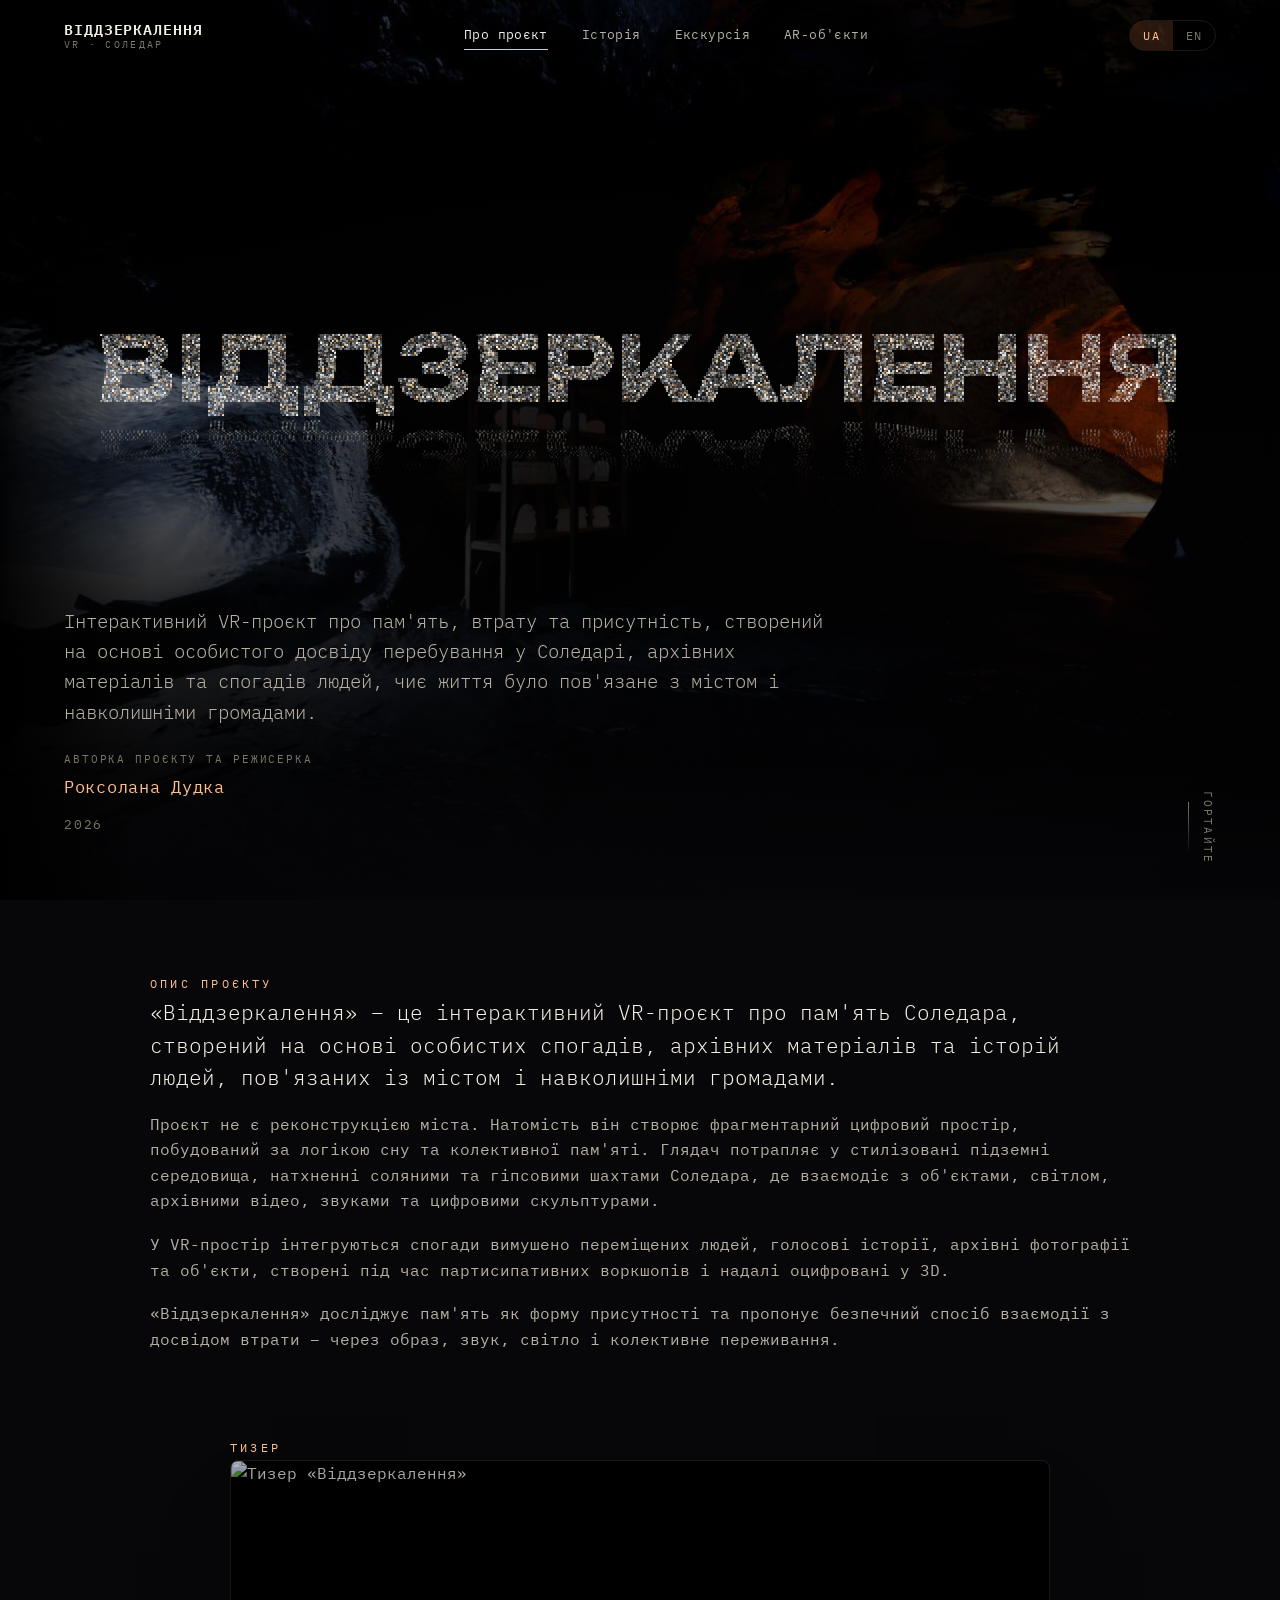
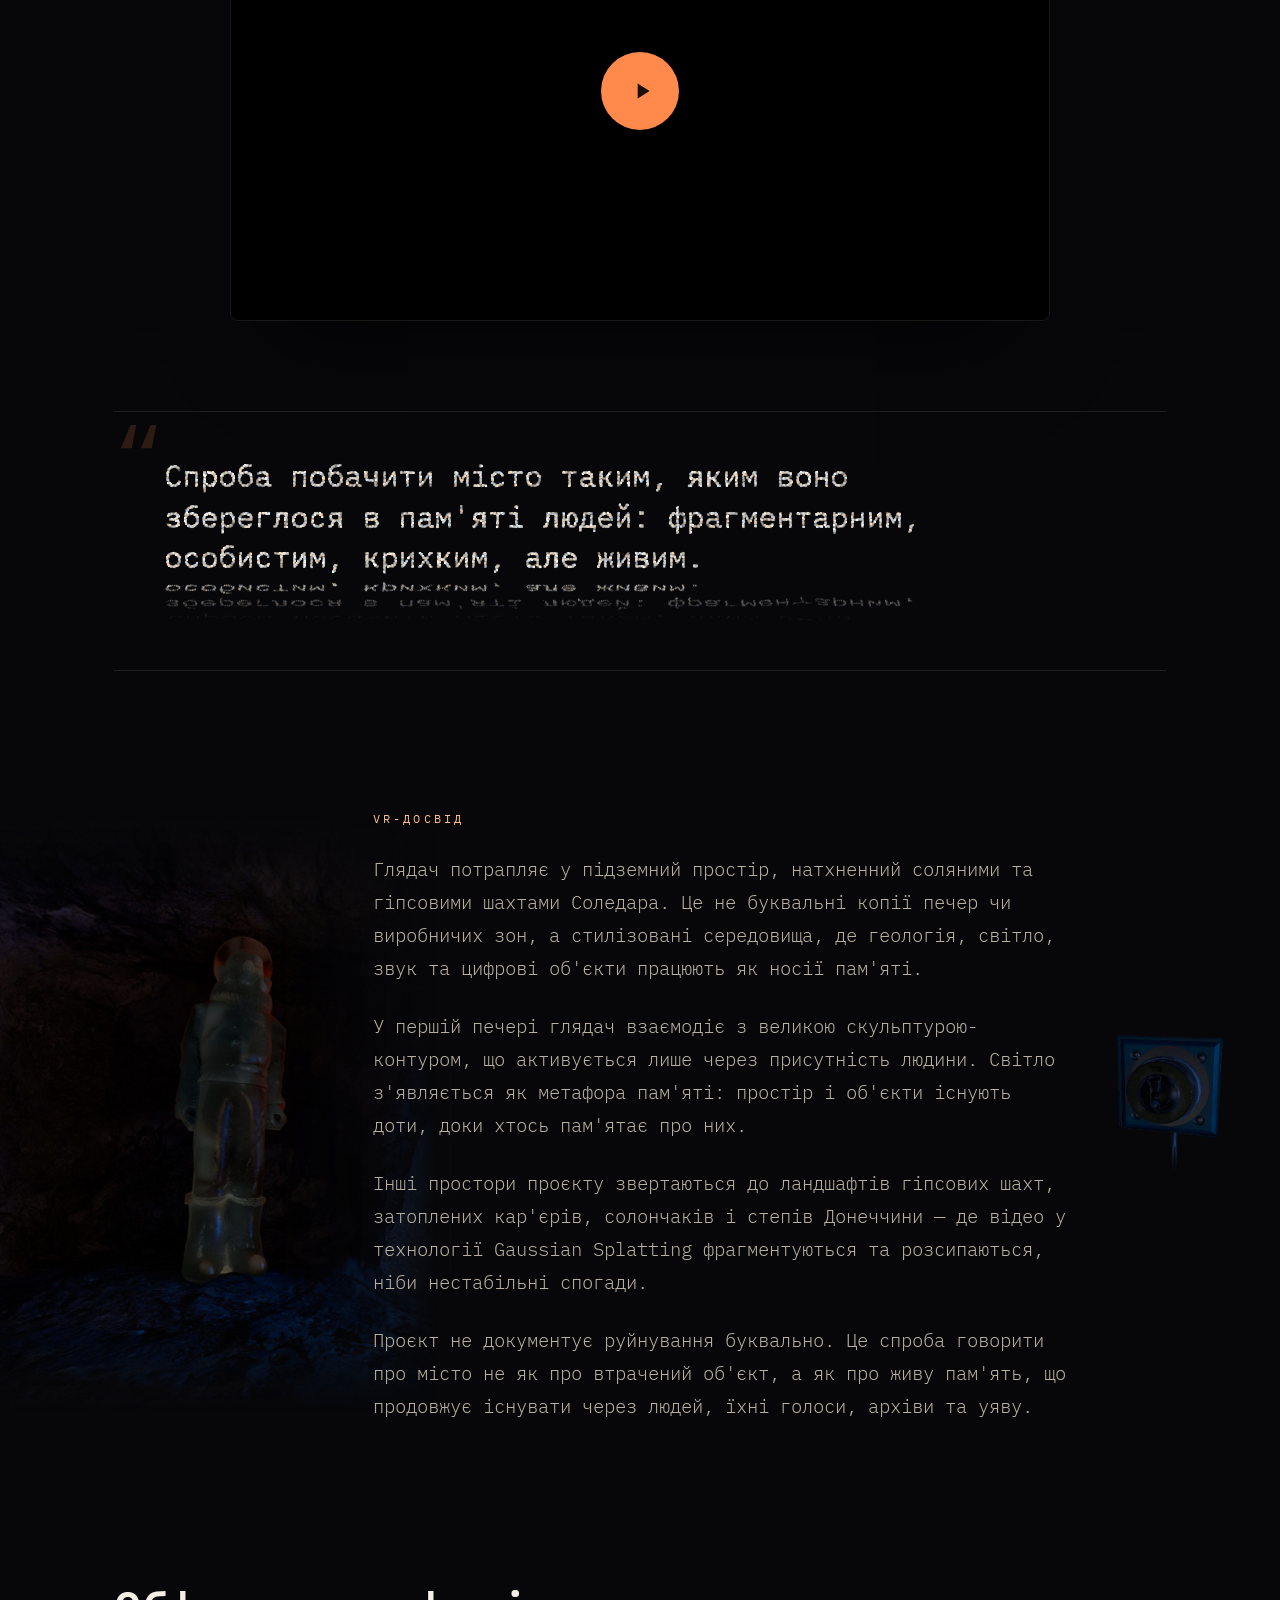
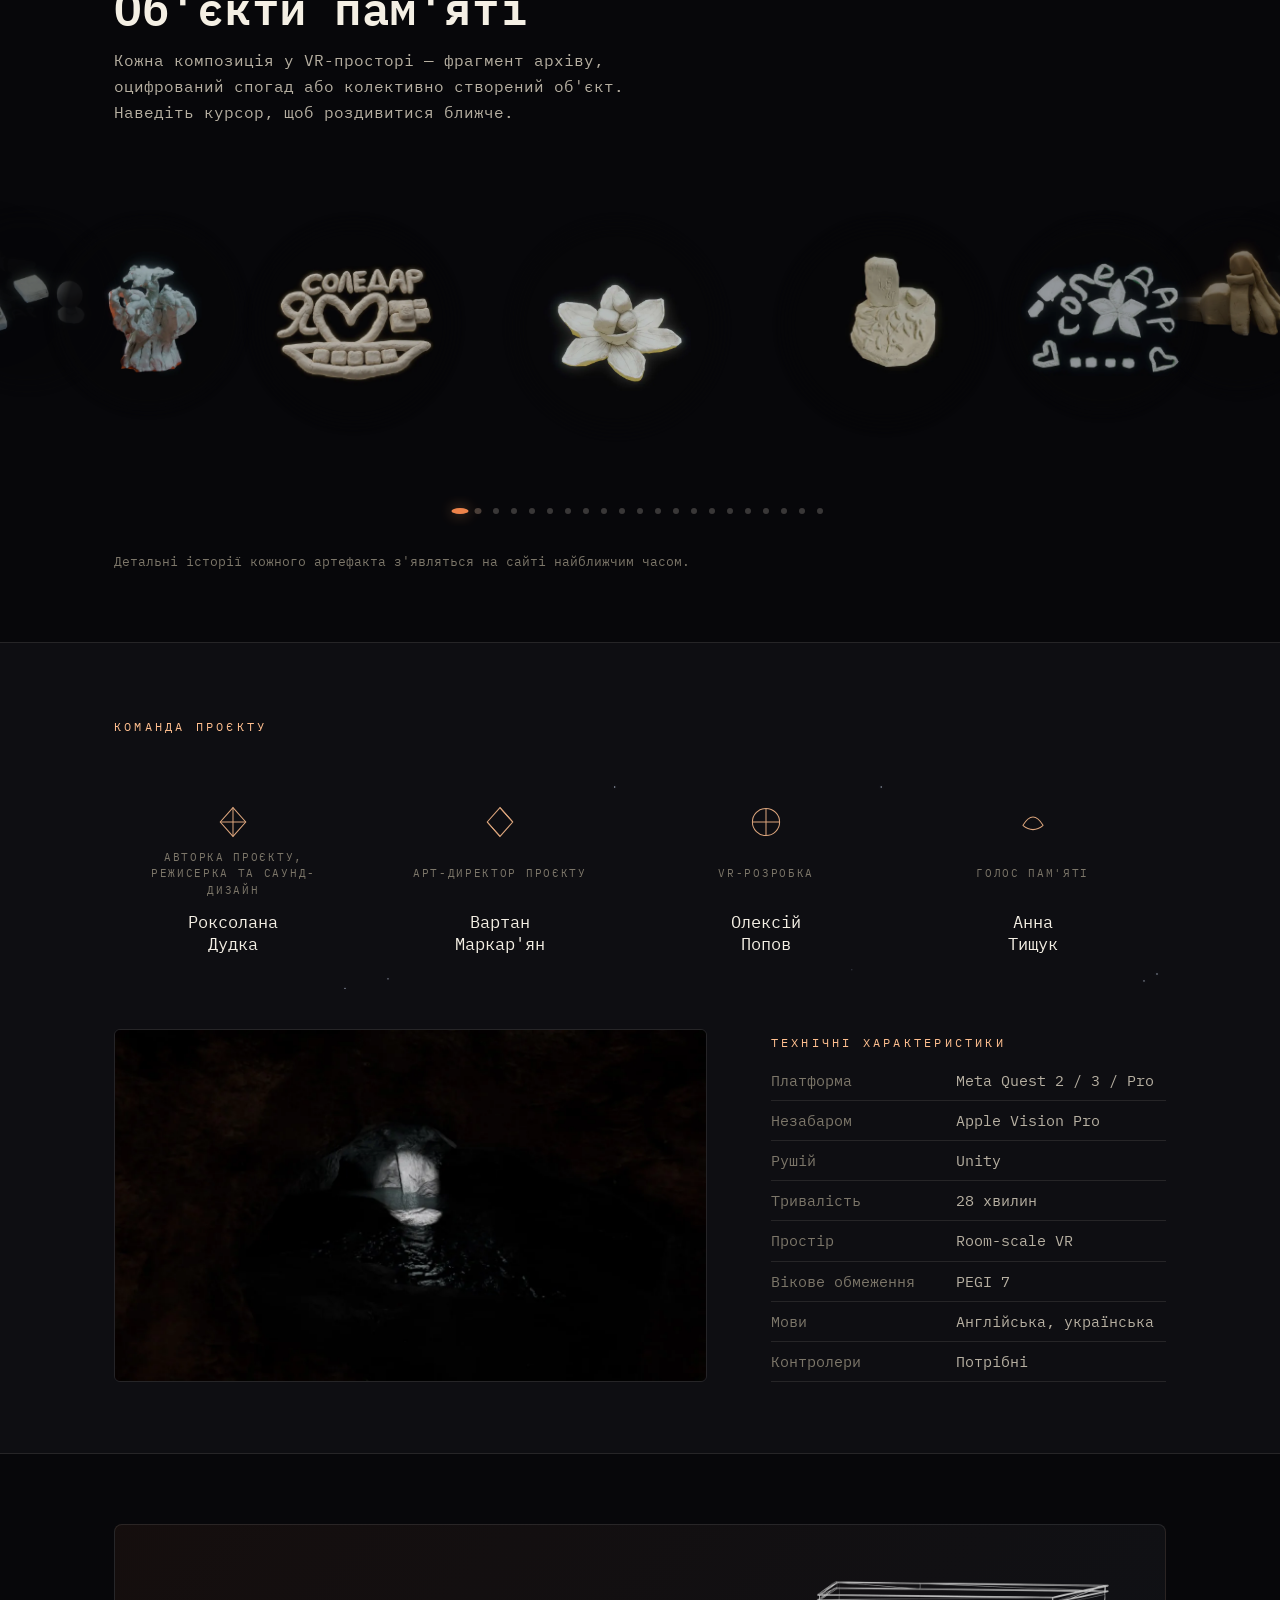
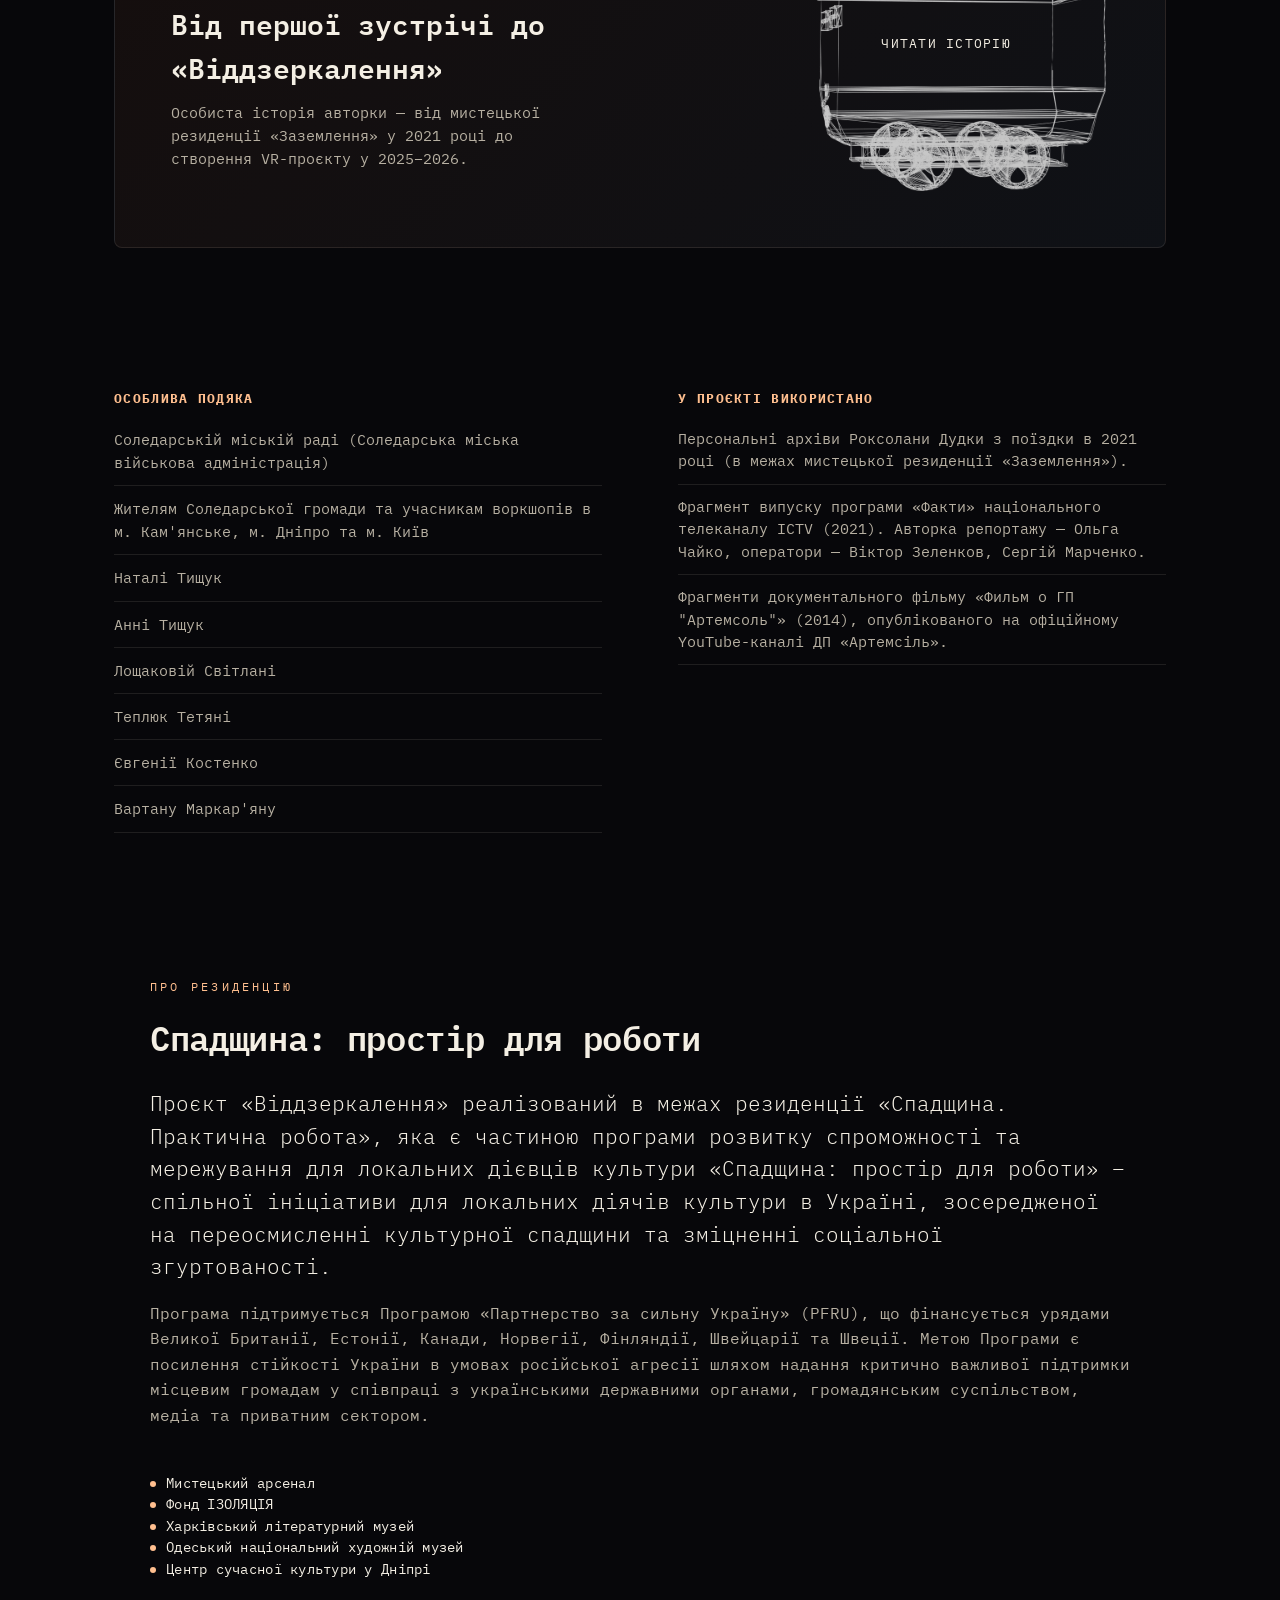
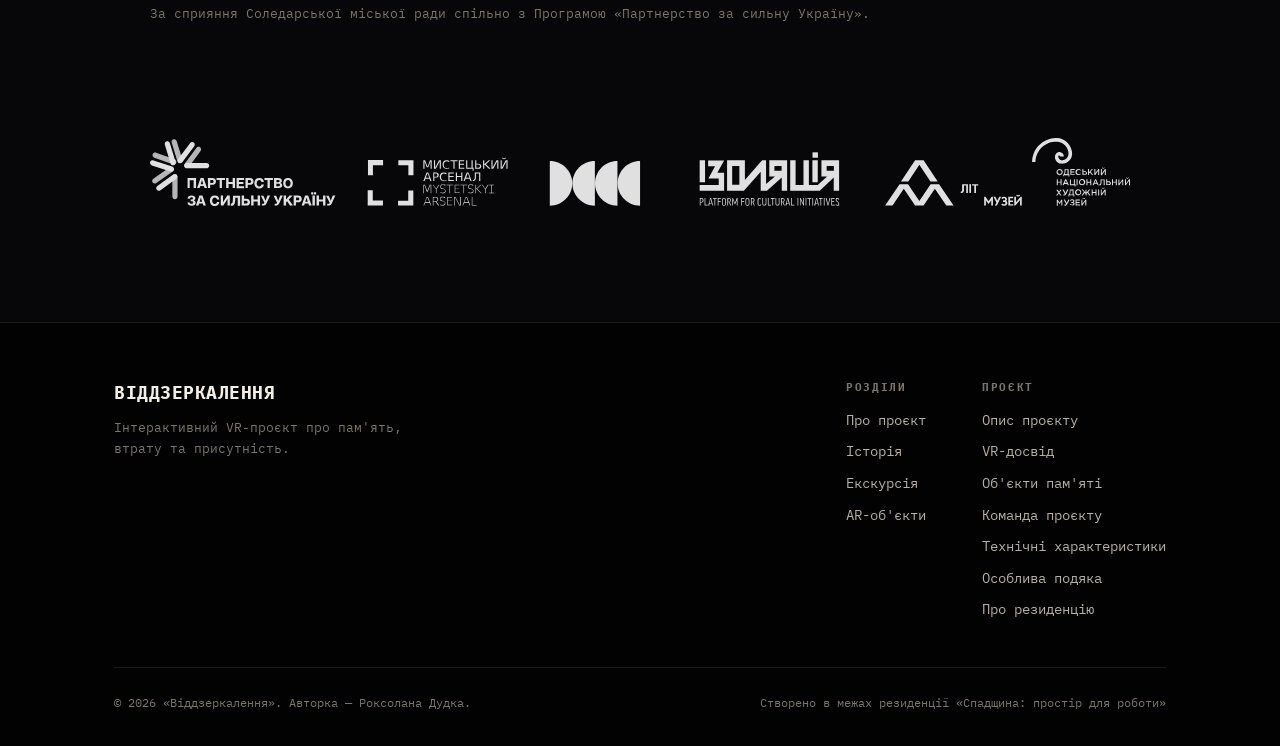
==== commit 1dd556f9: "Story: drop the 2022–2025 and 2025–2026 year labels The story is about 2021, so only that chapter ke" ====
--- a/site/index.html
+++ b/site/index.html
@@ -98,7 +98,7 @@
 }
 </script>
 <!-- /seo -->
-<link rel="stylesheet" href="css/style.css?v=71" />
+<link rel="stylesheet" href="css/style.css?v=72" />
 </head>
 <body>
 
--- a/site/css/style.css
+++ b/site/css/style.css
@@ -961,6 +961,8 @@
   }
   .h-year{ font-family:var(--font-display); font-size:30px; font-weight:600; line-height:1.15; color:var(--ink); }
   .h-rail-cap{ font-size:11.5px; letter-spacing:.16em; text-transform:uppercase; color:var(--amber-soft); line-height:1.6; }
+  /* chapters without a year (the story is about 2021) keep their text in the text column */
+  .h-chapter > .h-text:first-child{ grid-column:2; }
   /* two columns with a hairline between them */
   .h-cols .h-text > div{ columns:2; column-gap:56px; column-rule:1px solid var(--panel-line); }
   .h-cols .h-text p{ font-size:16px; line-height:1.85; }
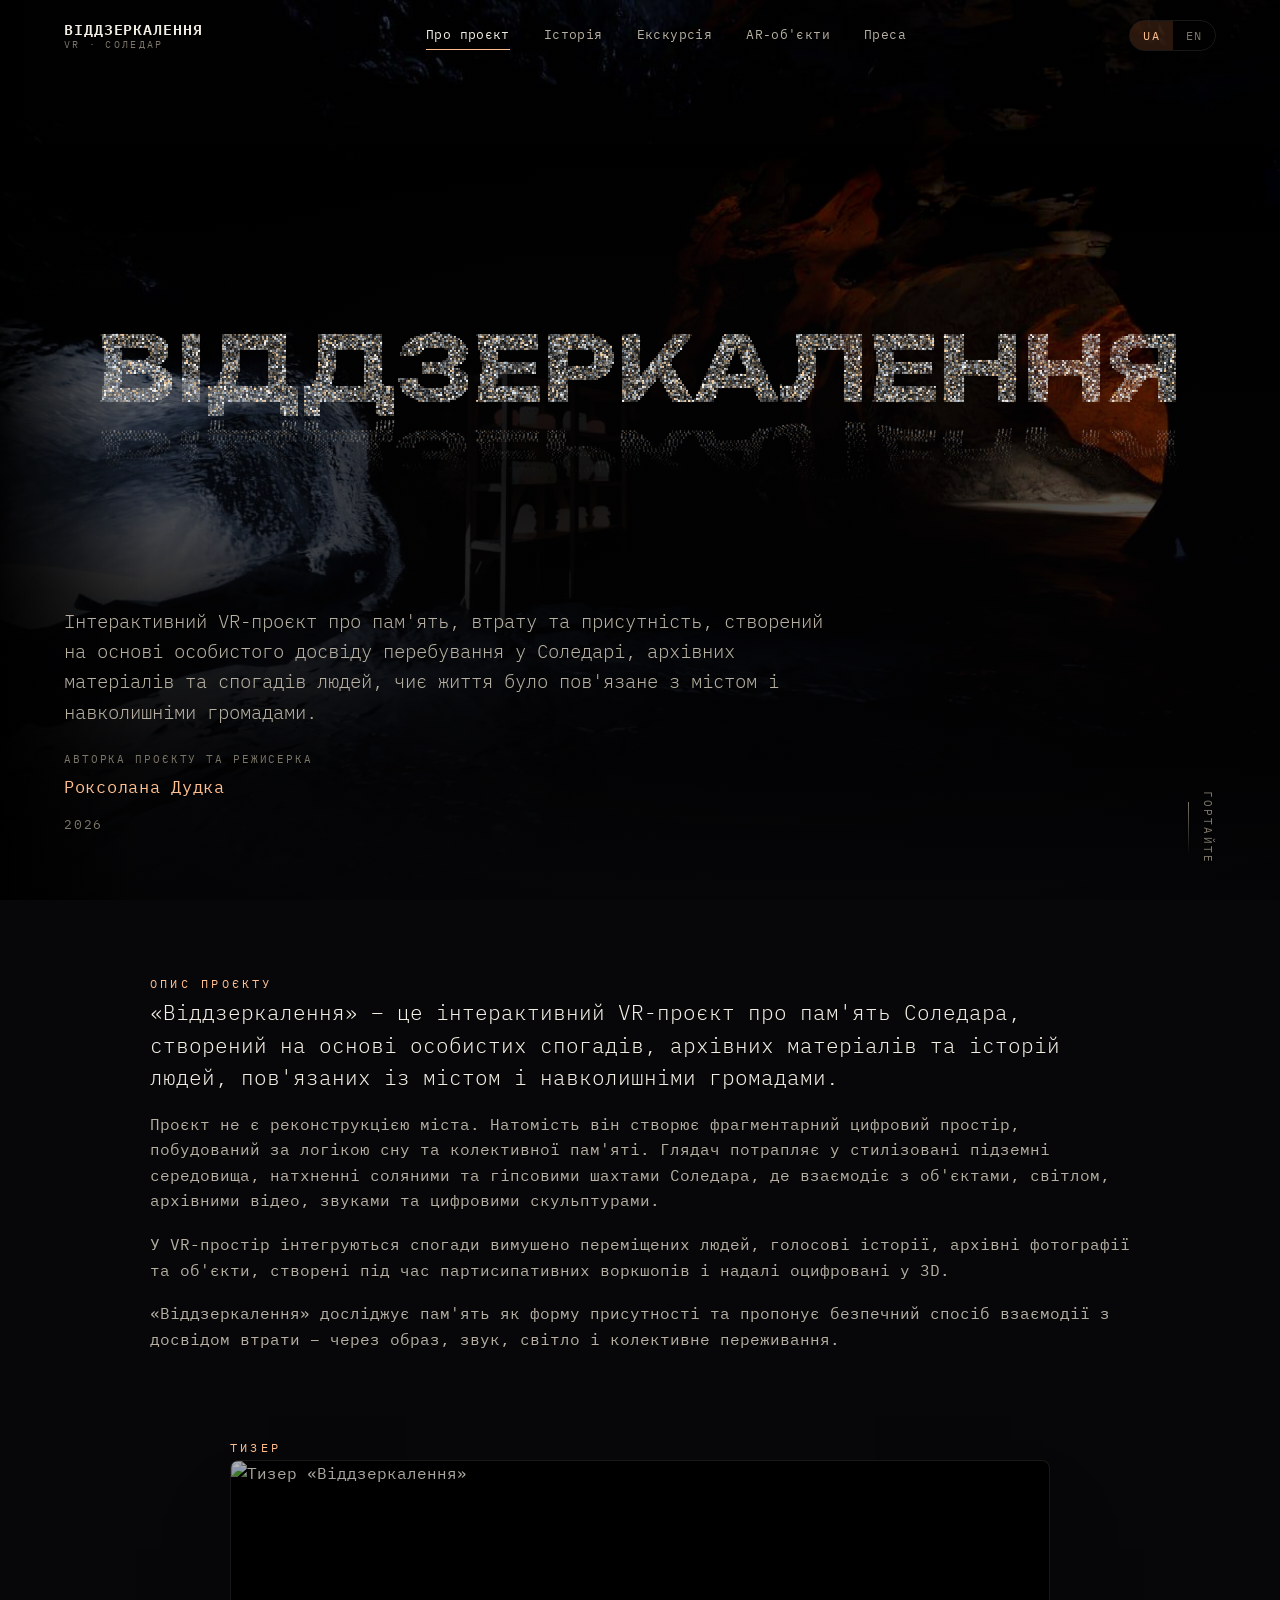
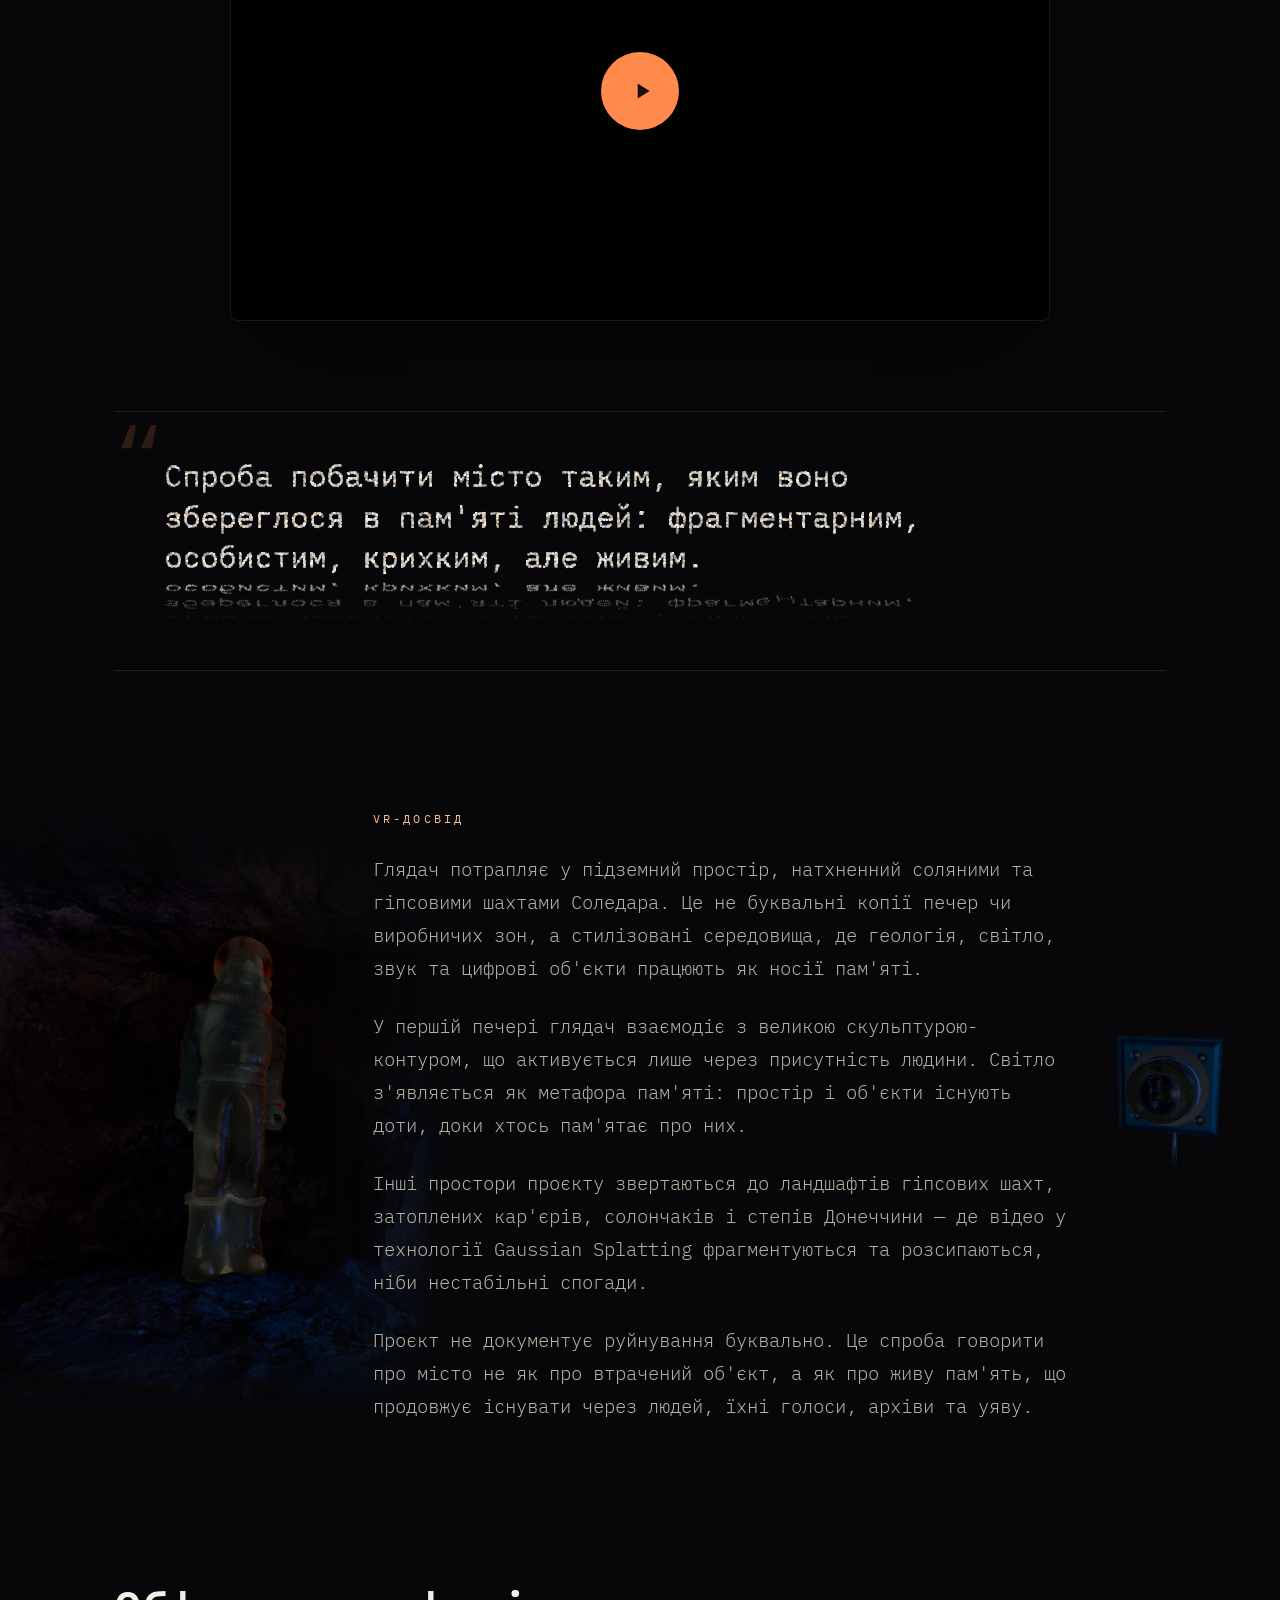
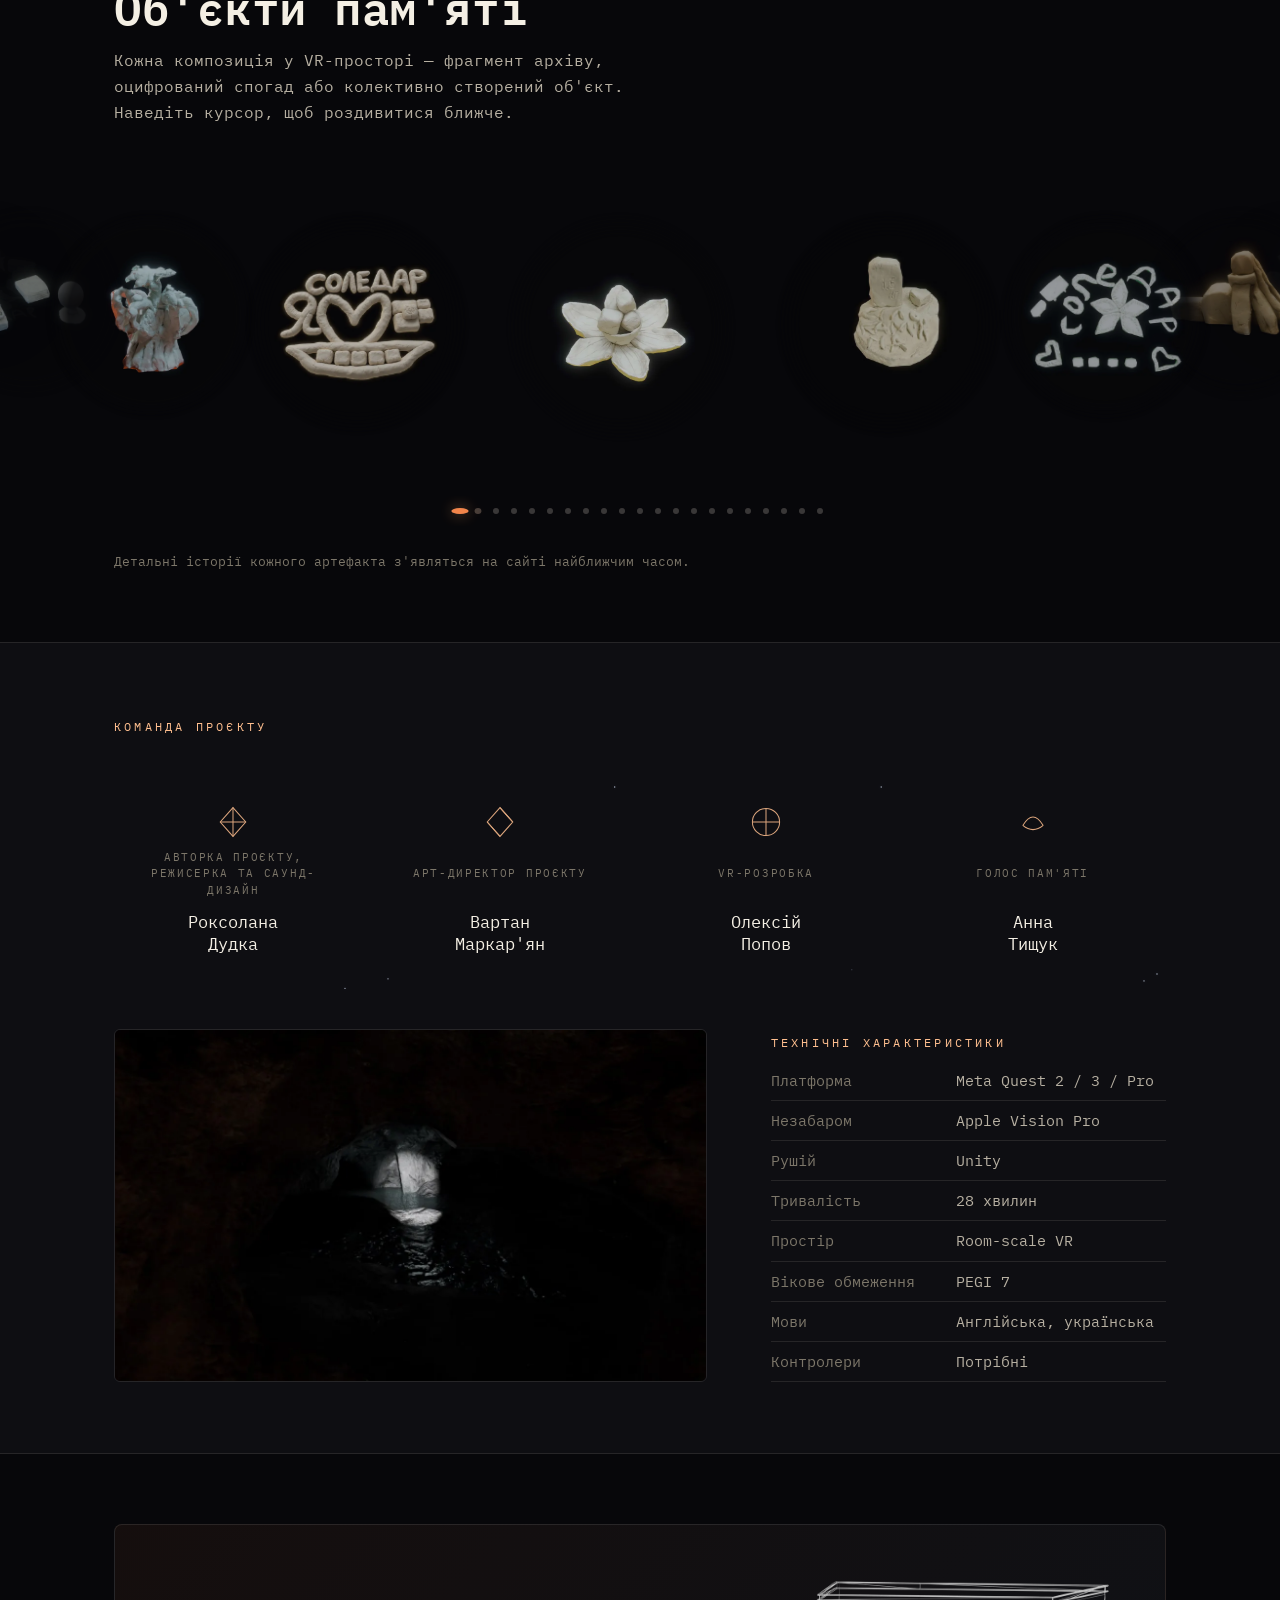
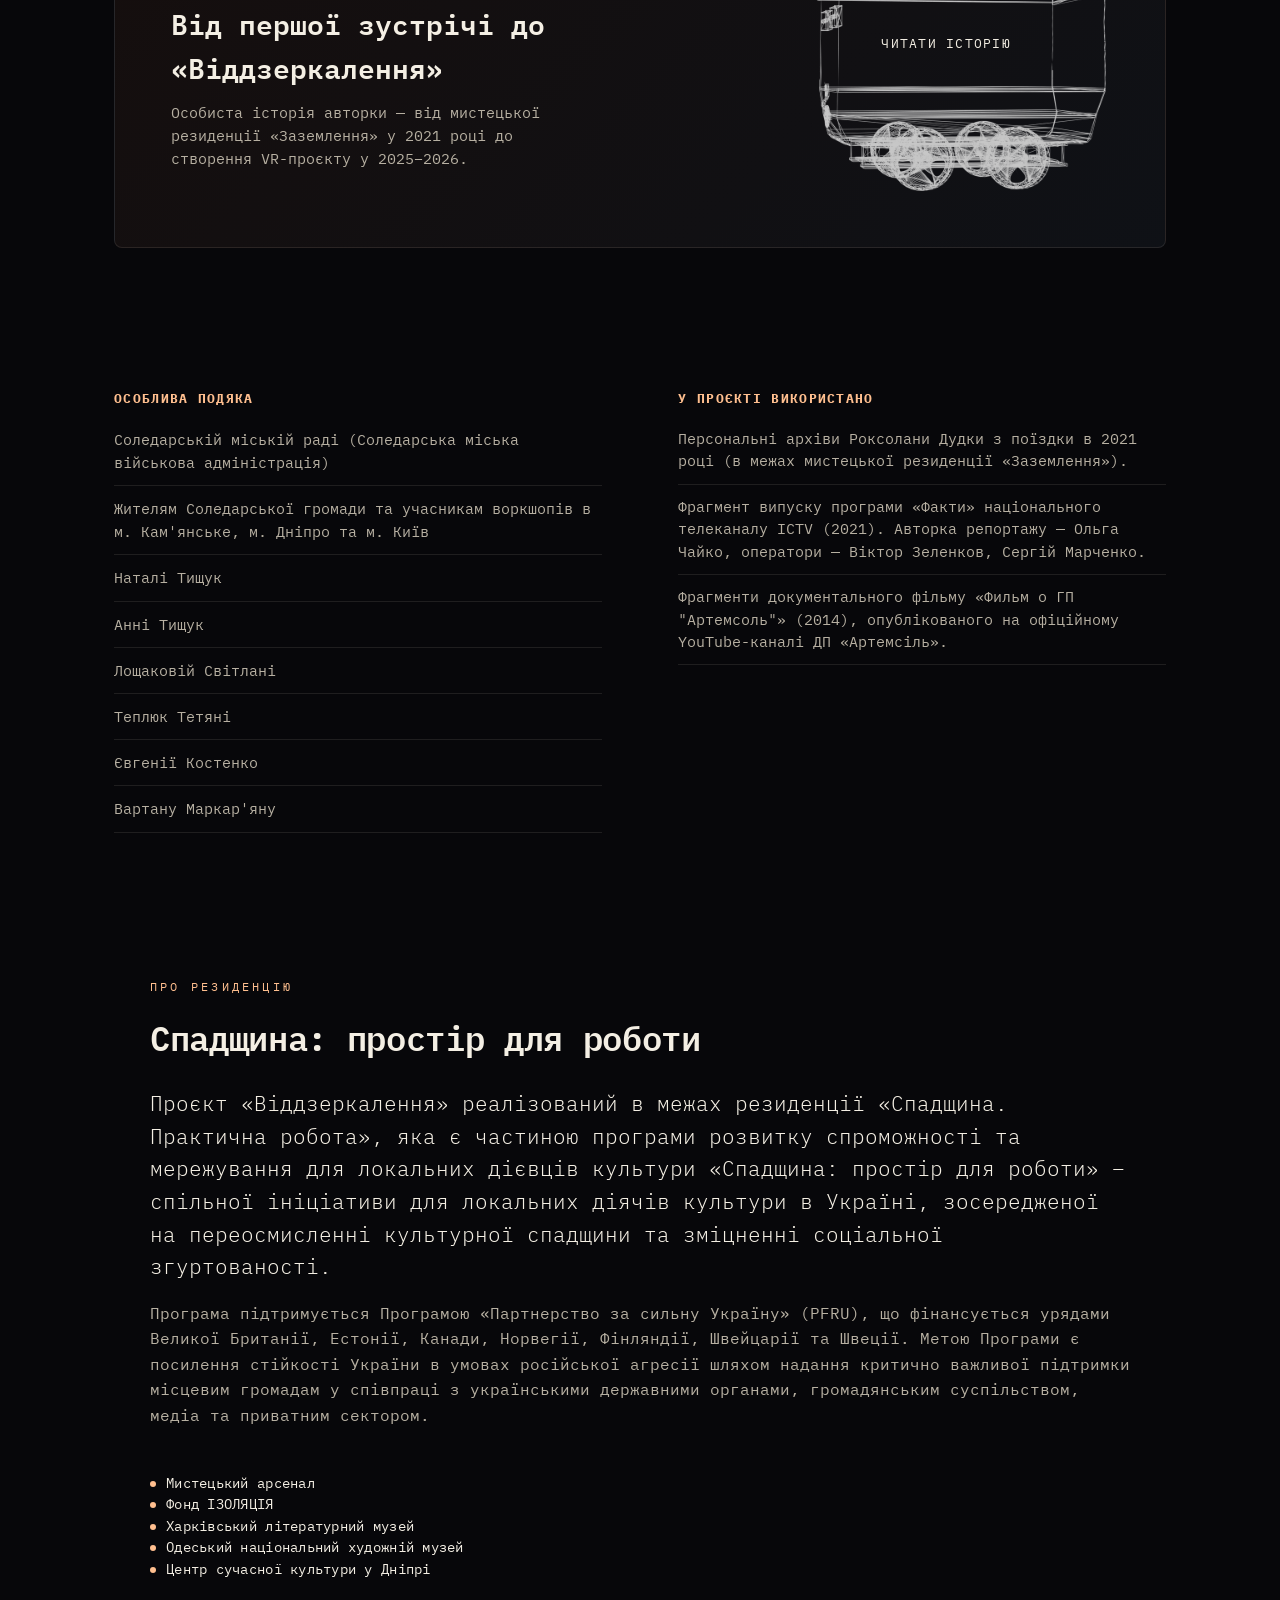
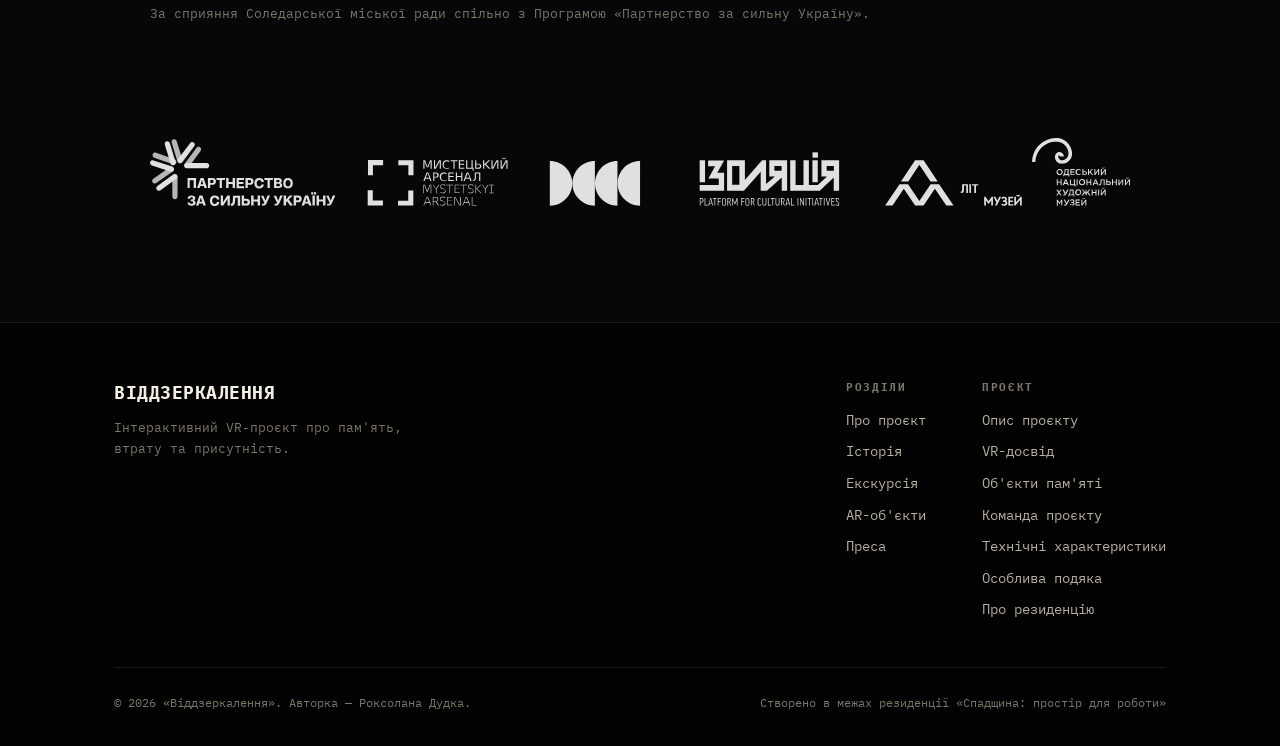
==== commit 85198633: "Press page: press kits, press contact and a daily map of Ukraine New presa.html ("Преса" / "Press") " ====
--- a/site/index.html
+++ b/site/index.html
@@ -98,7 +98,7 @@
 }
 </script>
 <!-- /seo -->
-<link rel="stylesheet" href="css/style.css?v=72" />
+<link rel="stylesheet" href="css/style.css?v=73" />
 </head>
 <body>
 
@@ -118,6 +118,7 @@
     <a href="istoriya.html"><span data-lang="ua">Історія</span><span data-lang="en">Story</span></a>
     <a href="ekskursiya.html"><span data-lang="ua">Екскурсія</span><span data-lang="en">Tour</span></a>
     <a href="ar-obyekty.html"><span data-lang="ua">AR-об'єкти</span><span data-lang="en">AR objects</span></a>
+    <a href="presa.html"><span data-lang="ua">Преса</span><span data-lang="en">Press</span></a>
   </nav>
 
   <div class="header-tools">
@@ -134,6 +135,7 @@
   <a href="istoriya.html"><span data-lang="ua">Історія</span><span data-lang="en">Story</span></a>
   <a href="ekskursiya.html"><span data-lang="ua">Екскурсія</span><span data-lang="en">Tour</span></a>
   <a href="ar-obyekty.html"><span data-lang="ua">AR-об'єкти</span><span data-lang="en">AR objects</span></a>
+  <a href="presa.html"><span data-lang="ua">Преса</span><span data-lang="en">Press</span></a>
 </div>
 
 <main>
@@ -512,6 +514,7 @@
           <a href="istoriya.html"><span data-lang="ua">Історія</span><span data-lang="en">Story</span></a>
           <a href="ekskursiya.html"><span data-lang="ua">Екскурсія</span><span data-lang="en">Tour</span></a>
           <a href="ar-obyekty.html"><span data-lang="ua">AR-об'єкти</span><span data-lang="en">AR objects</span></a>
+          <a href="presa.html"><span data-lang="ua">Преса</span><span data-lang="en">Press</span></a>
         </div>
         <div>
           <h4 data-lang="ua">Проєкт</h4>
--- a/site/css/style.css
+++ b/site/css/style.css
@@ -1144,6 +1144,97 @@
 }
 
 /* ===========================================================
+   PRESS PAGE
+   =========================================================== */
+/* hero: title on the left, the satellite map of Ukraine on the right (below the title on narrow screens) */
+.press-hero{ padding-bottom:clamp(40px,5vw,60px); }
+.press-hero-grid{
+  display:grid; grid-template-columns:minmax(0, 1fr) minmax(0, 1.05fr);
+  gap:clamp(28px, 5vw, 72px); align-items:center;
+}
+.press-map{ margin:0; }
+.press-map-frame{ position:relative; }
+/* the picture fades out at its edges into the page (the map leaves room around Ukraine for this);
+   the pins sit on top, unmasked */
+.press-map-frame img{
+  width:100%; height:auto;
+  -webkit-mask-image:linear-gradient(to right, transparent, #000 9%, #000 91%, transparent),
+                     linear-gradient(to bottom, transparent, #000 10%, #000 90%, transparent);
+  -webkit-mask-composite:source-in;
+          mask-image:linear-gradient(to right, transparent, #000 9%, #000 91%, transparent),
+                     linear-gradient(to bottom, transparent, #000 10%, #000 90%, transparent);
+          mask-composite:intersect;
+}
+.map-pin{ position:absolute; display:flex; align-items:center; gap:7px; transform:translate(-5px, -50%); pointer-events:none; }
+.map-pin i{ width:7px; height:7px; border-radius:50%; background:var(--ink); flex:none; box-shadow:0 0 0 3px rgba(7,7,10,.55); }
+.map-pin b{ font-weight:500; font-size:11.5px; letter-spacing:.06em; color:var(--ink); text-shadow:0 1px 3px #000, 0 0 8px #000; }
+/* Soledar: amber, pulsing, the label to the left of the dot (it sits near the map's right edge) */
+.map-pin-main{ flex-direction:row-reverse; transform:translate(calc(-100% + 6px), -50%); }
+.map-pin-main i{ position:relative; width:11px; height:11px; background:var(--amber-soft); box-shadow:0 0 12px rgba(255,138,76,.9); }
+.map-pin-main i::after{
+  content:''; position:absolute; inset:-7px; border-radius:50%; border:1px solid var(--amber-soft);
+  animation:map-pulse 2.4s var(--ease) infinite;
+}
+.map-pin-main b{ font-size:13.5px; font-weight:600; color:var(--amber-soft); letter-spacing:.08em; text-transform:uppercase; }
+@keyframes map-pulse{ from{ transform:scale(.6); opacity:.9; } to{ transform:scale(2.2); opacity:0; } }
+.press-map figcaption{
+  display:flex; flex-wrap:wrap; align-items:center; gap:8px 18px; margin-top:6px;
+  font-size:11.5px; color:var(--ink-dim);
+}
+.map-key{ display:inline-flex; align-items:center; gap:8px; }
+.map-key i{ display:block; flex:none; }
+.map-key-occupied{
+  width:16px; height:11px; border-radius:2px;
+  background:repeating-linear-gradient(-45deg, rgba(238,69,41,.75) 0 1.5px, rgba(238,69,41,.28) 1.5px 5px);
+}
+.map-key-front{ width:18px; height:2px; background:#ff6b3d; }
+.map-source{ flex-basis:100%; color:var(--ink-faint); font-size:11px; }
+@media (max-width: 860px){ .press-hero-grid{ grid-template-columns:1fr; } }
+
+/* press kit of the page language: cover on the left, language, file size and the download button beside it */
+.press-kits{ max-width:620px; }
+.press-kit{
+  display:grid; grid-template-columns:minmax(0, 190px) 1fr; gap:clamp(18px,2.4vw,28px); align-items:end;
+  padding:clamp(18px,2.4vw,26px); border:1px solid var(--panel-line); border-radius:8px;
+  background:linear-gradient(135deg, rgba(255,138,76,.05), rgba(169,216,255,.04));
+  transition:border-color .3s;
+}
+.press-kit img{ width:100%; height:auto; border-radius:3px; box-shadow:0 14px 40px rgba(0,0,0,.55); transition:transform .5s var(--ease); }
+.press-kit-info{ display:flex; flex-direction:column; align-items:flex-start; gap:8px; }
+.press-kit-info strong{ font-family:var(--font-display); font-size:clamp(20px,2.2vw,26px); font-weight:600; }
+.press-kit-meta{ font-size:13px; color:var(--ink-faint); letter-spacing:.04em; margin-bottom:14px; }
+.press-kit:hover{ border-color:rgba(255,191,143,.35); }
+.press-kit:hover img{ transform:translateY(-4px); }
+.press-kit:hover .btn{ background:var(--amber); border-color:var(--amber); color:#1a0f08; }
+
+/* computers: heading on the left, the card on the right, in the same columns as the contact above */
+.press-kit-layout{
+  display:grid; grid-template-columns:minmax(0, 1.2fr) minmax(0, 1fr);
+  gap:clamp(28px, 5vw, 72px); align-items:center;
+}
+.press-kit-layout .section-head{ margin-bottom:0; }
+@media (min-width: 1101px){ .press-kit-layout .press-kit{ grid-template-columns:minmax(0, 150px) 1fr; } }
+
+/* contact name on the left, rows like the technical specifications on the right */
+.press-cols{
+  display:grid; grid-template-columns:minmax(0, 1.2fr) minmax(0, 1fr);
+  gap:clamp(28px, 5vw, 72px); align-items:start;
+}
+.press-cols .specs-grid{ margin-top:0; }
+.press-contact-name{ margin-top:18px; font-family:var(--font-display); font-size:clamp(22px,2.6vw,30px); font-weight:600; }
+.press-contact-role{ margin-top:6px; font-size:14.5px; color:var(--ink-dim); }
+.press-links .spec{ grid-template-columns:minmax(0, 110px) minmax(0, 1fr); }   /* narrow labels: the email fits on one line on a phone */
+.press-links a.spec-value{ color:var(--amber-soft); overflow-wrap:anywhere; }
+.press-links a.spec-value:hover{ color:var(--ink); }
+@media (max-width: 860px){ .press-cols{ grid-template-columns:1fr; } }
+/* below this the card column gets too narrow for the button: heading above, card below */
+@media (max-width: 1100px){
+  .press-kit-layout{ grid-template-columns:1fr; }
+  .press-kit-layout .section-head{ margin-bottom:clamp(28px,5vw,56px); }
+}
+@media (max-width: 480px){ .press-kit{ grid-template-columns:110px 1fr; } .press-kit-meta{ margin-bottom:6px; } .press-kit .btn{ padding:12px 18px; } }
+
+/* ===========================================================
    RESPONSIVE
    =========================================================== */
 @media (max-width: 980px){
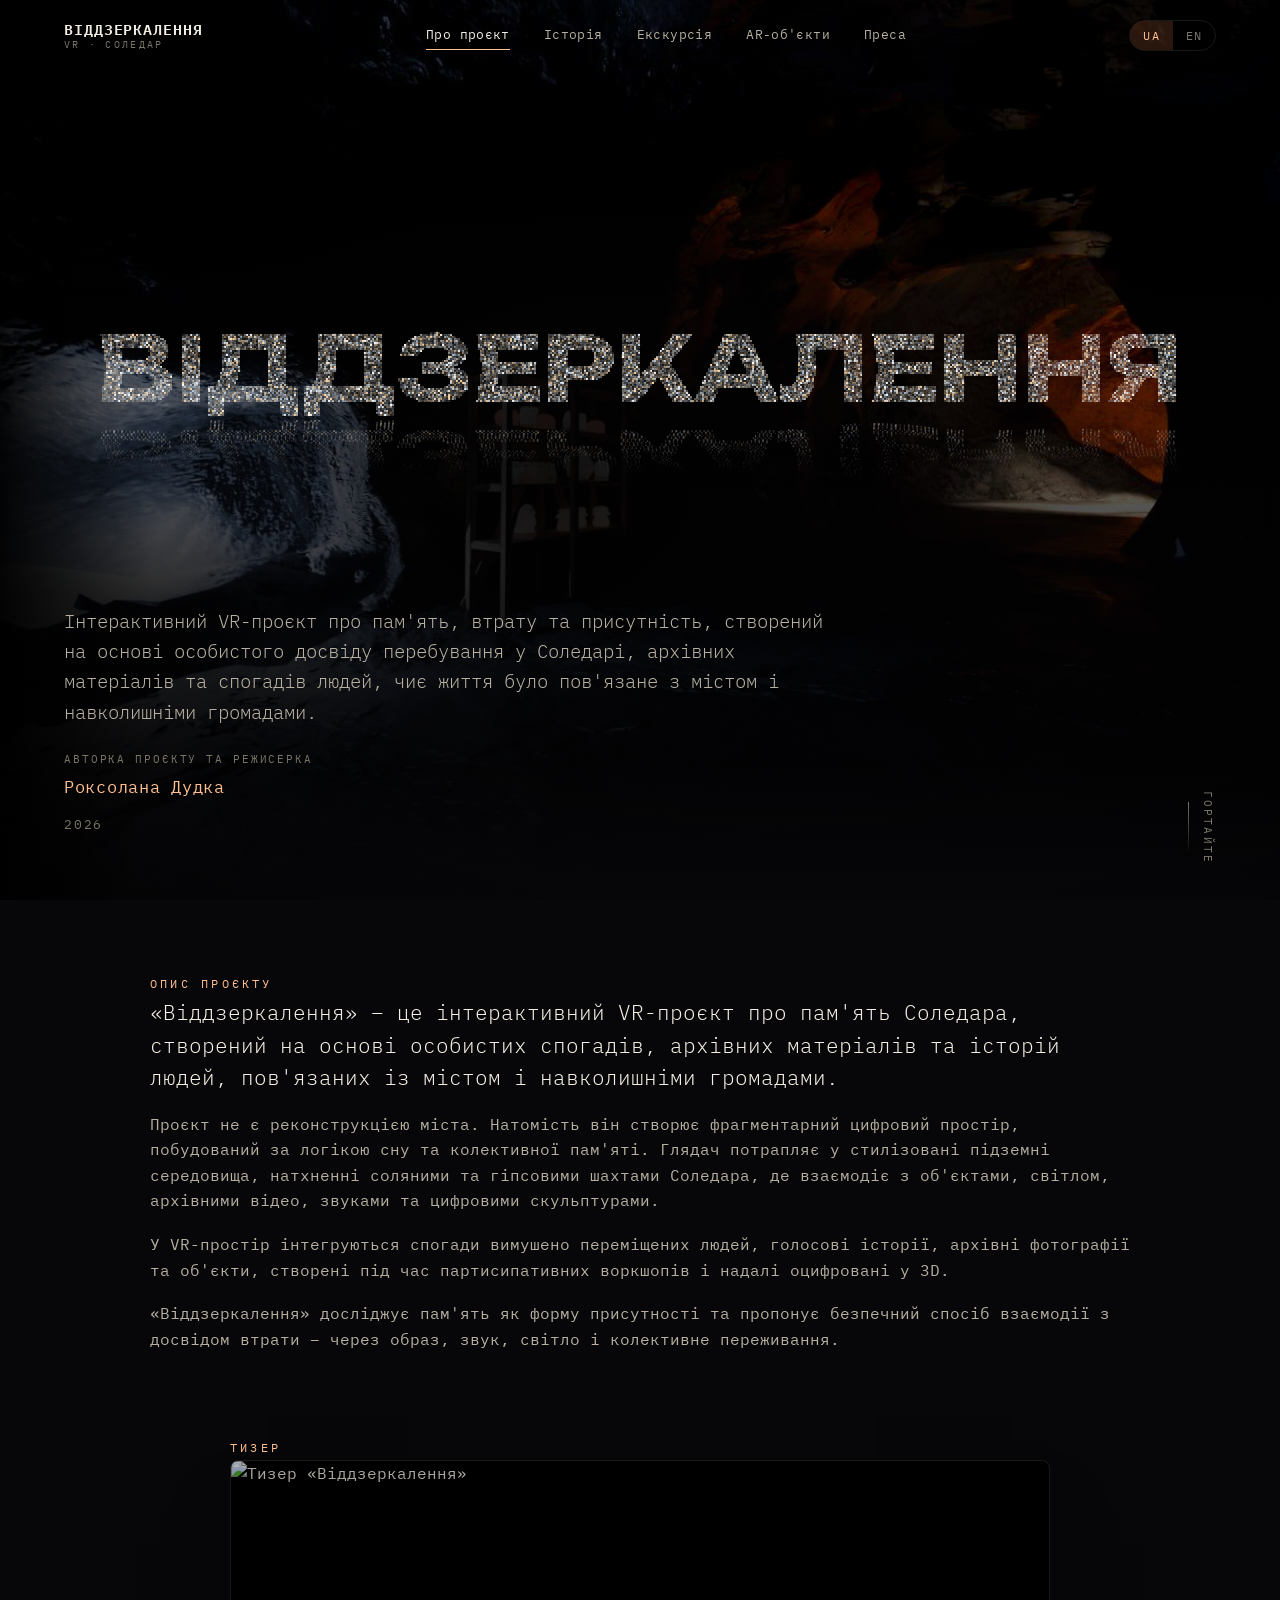
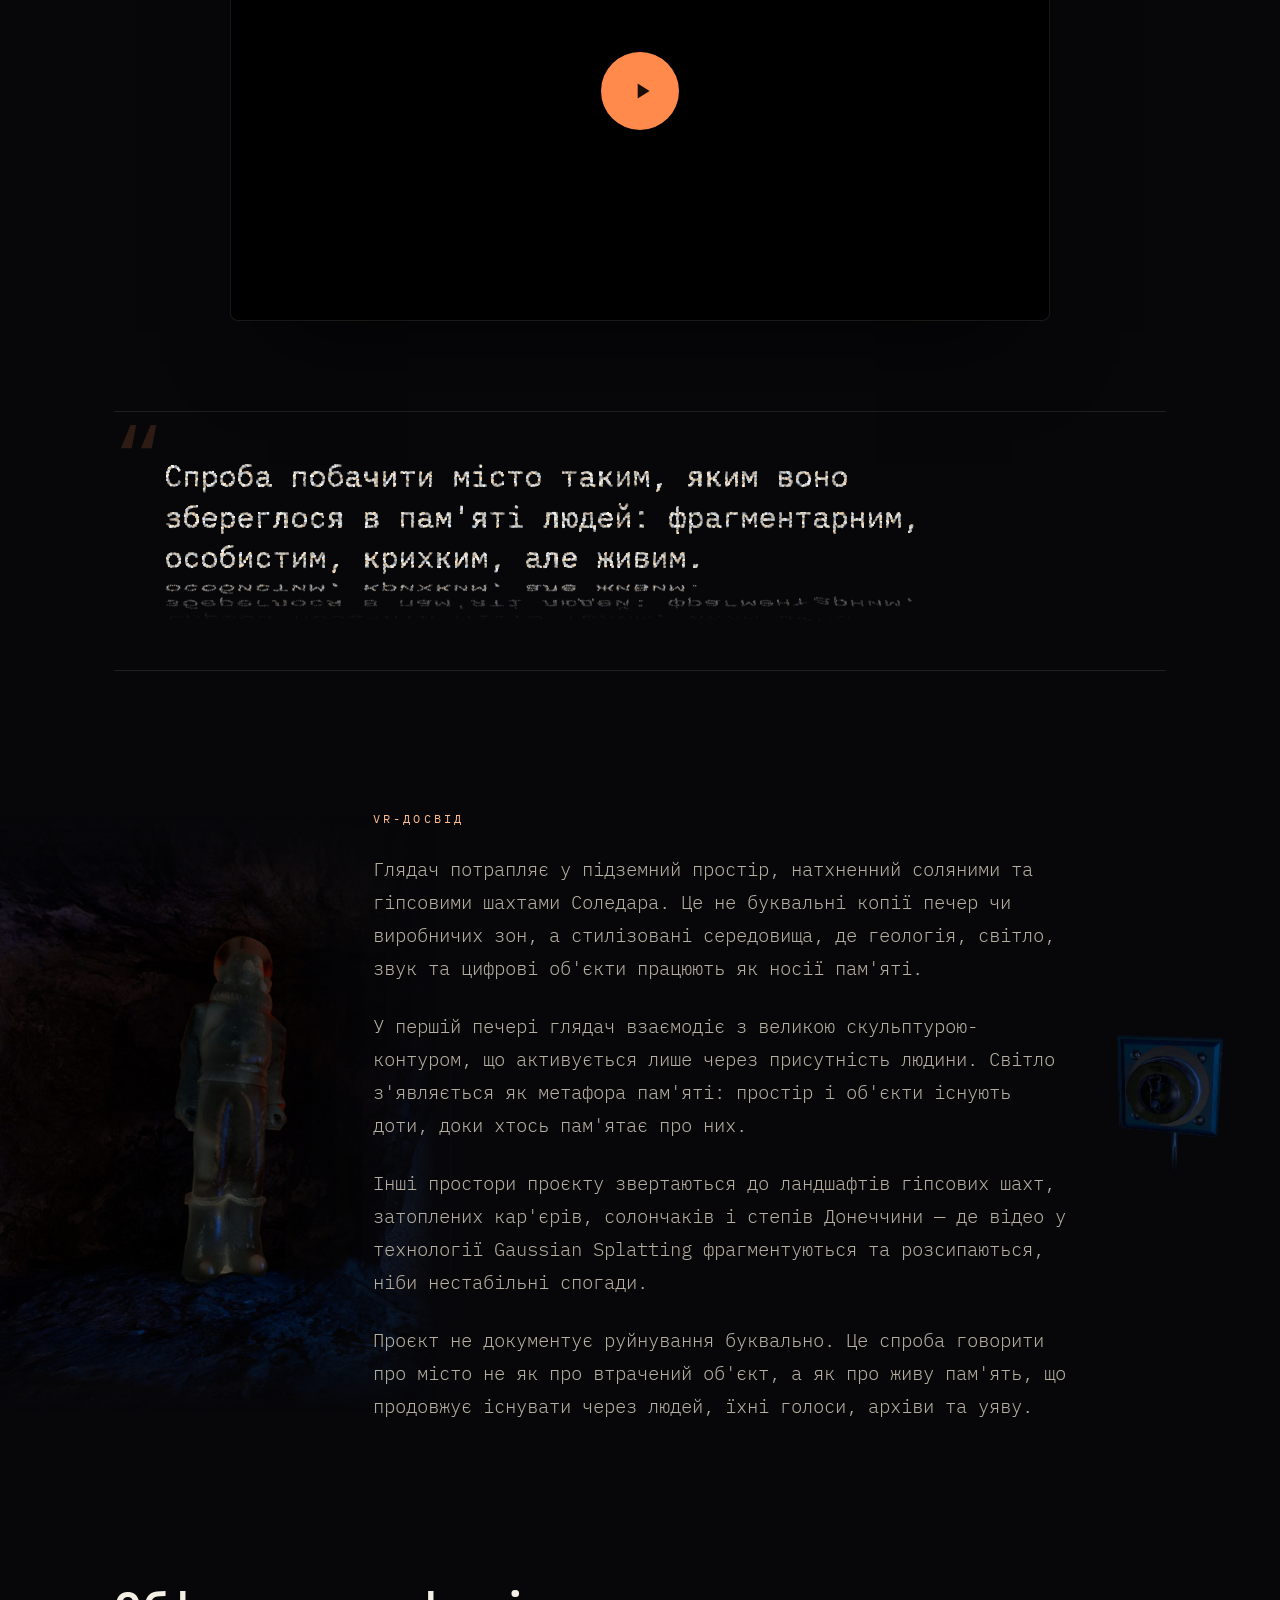
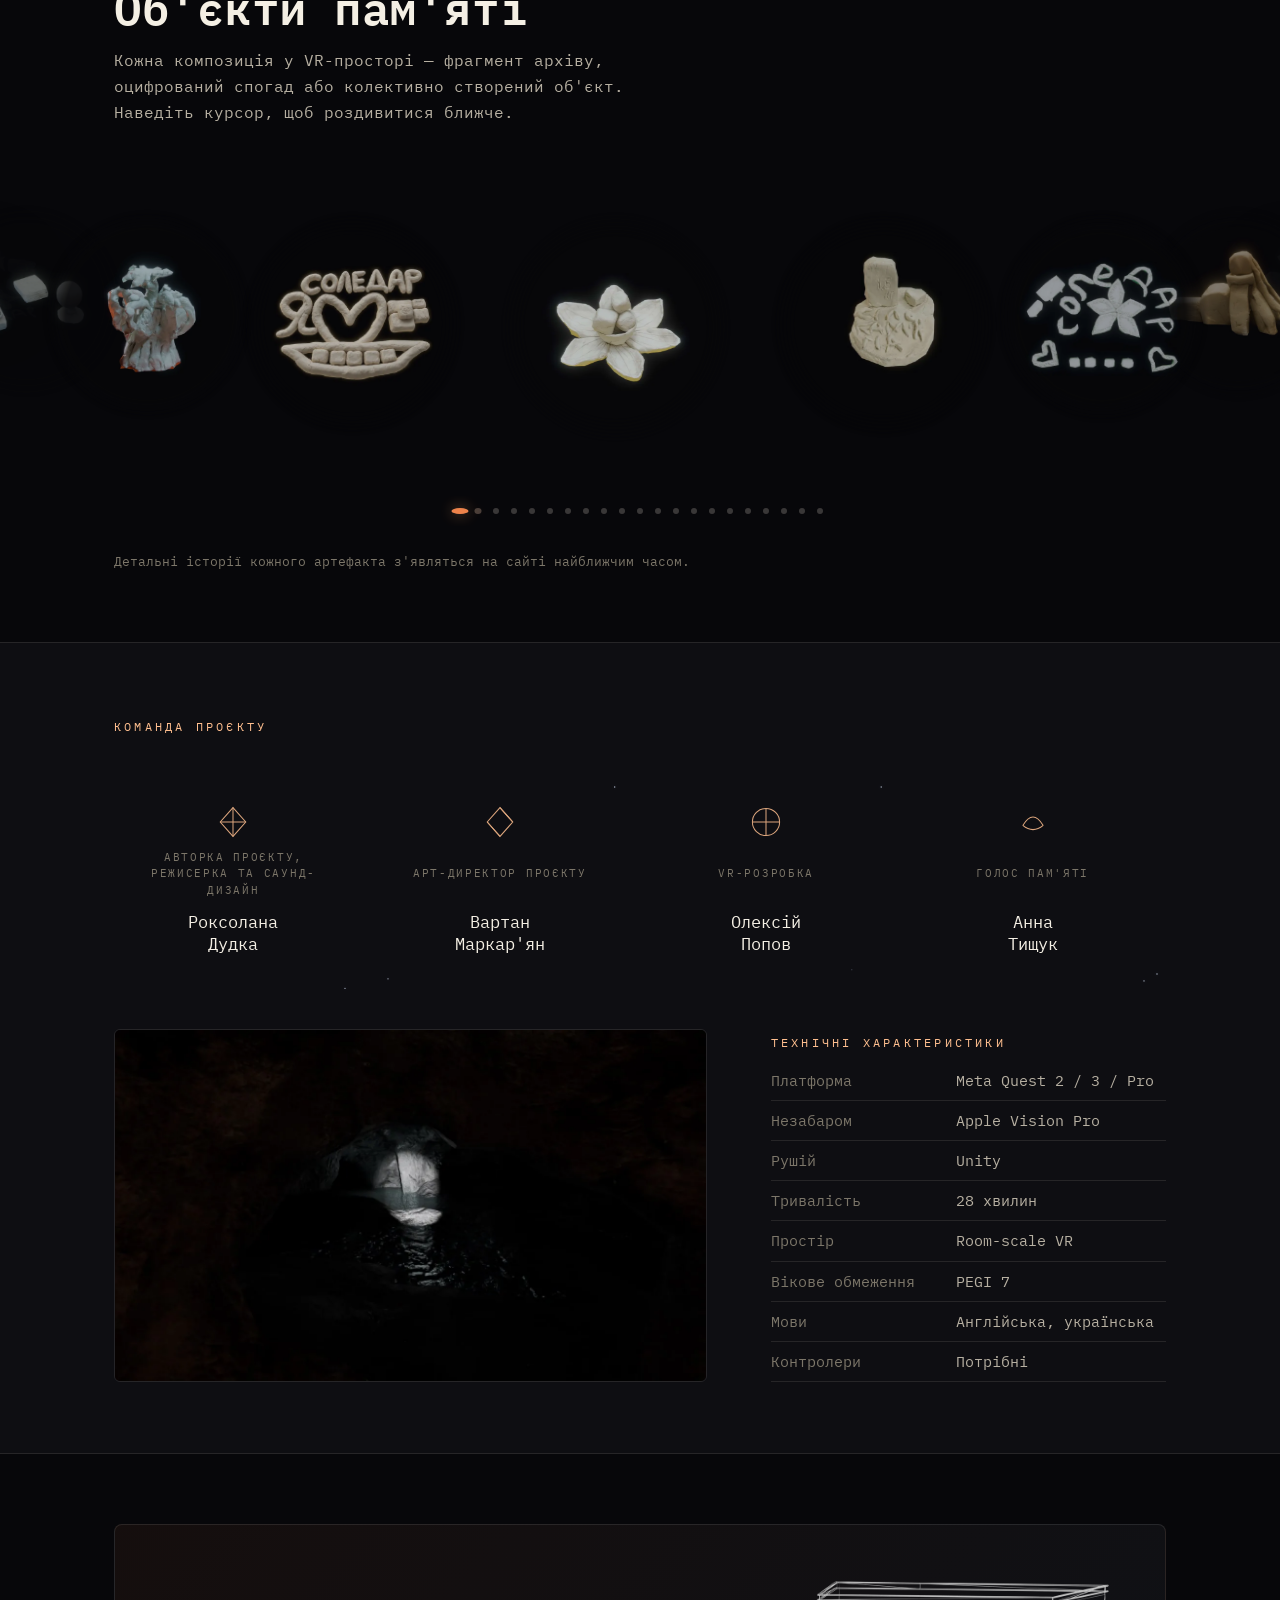
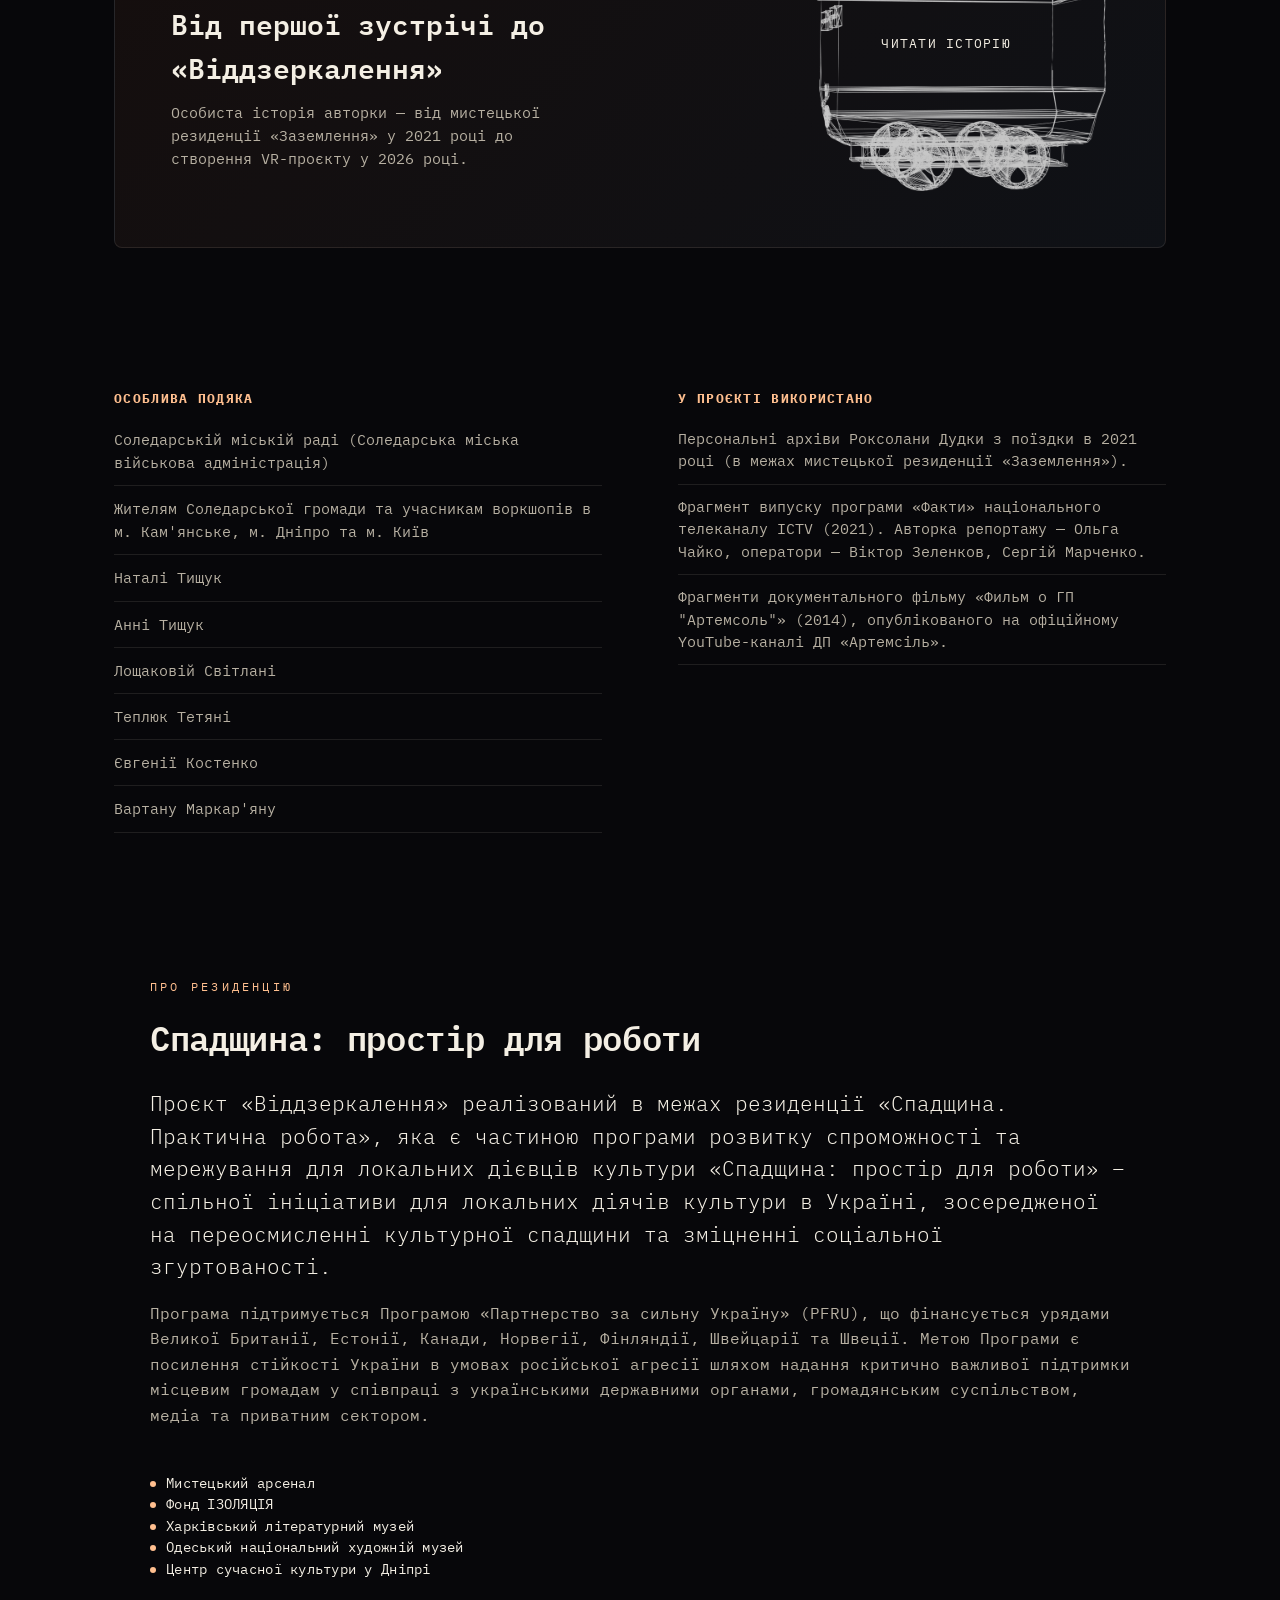
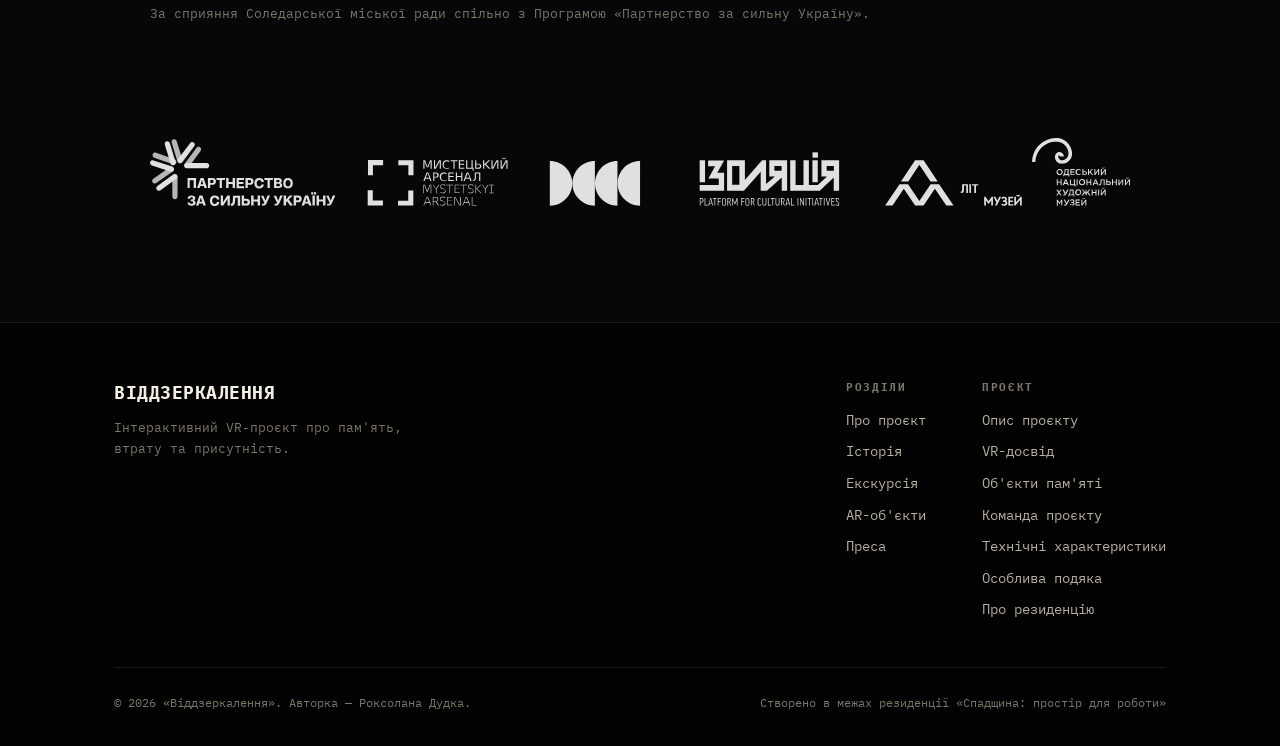
==== commit a5d95894: "The project started in 2026, not 2025 Co-Authored-By: Claude Opus 5.5 <noreply@anthropic.com>" ====
--- a/site/index.html
+++ b/site/index.html
@@ -54,7 +54,7 @@
     "name": "Роксолана Дудка",
     "alternateName": "Roksolana Dudka"
    },
-   "dateCreated": "2025",
+   "dateCreated": "2026",
    "timeRequired": "PT28M",
    "image": "https://vrsoledar.com/img/og-ua.jpg",
    "about": {
@@ -392,8 +392,8 @@
         <div>
           <h3 data-lang="ua">Від першої зустрічі до «Віддзеркалення»</h3>
           <h3 data-lang="en">From a first encounter to "Refraction"</h3>
-          <p data-lang="ua">Особиста історія авторки — від мистецької резиденції «Заземлення» у 2021 році до створення VR-проєкту у 2025–2026.</p>
-          <p data-lang="en">The author's personal story — from the "Grounding" art residency in 2021 to the creation of this VR project in 2025–2026.</p>
+          <p data-lang="ua">Особиста історія авторки — від мистецької резиденції «Заземлення» у 2021 році до створення VR-проєкту у 2026 році.</p>
+          <p data-lang="en">The author's personal story — from the "Grounding" art residency in 2021 to the creation of this VR project in 2026.</p>
         </div>
         <a class="btn-vagon" href="istoriya.html">
           <span class="btn-vagon-label">
